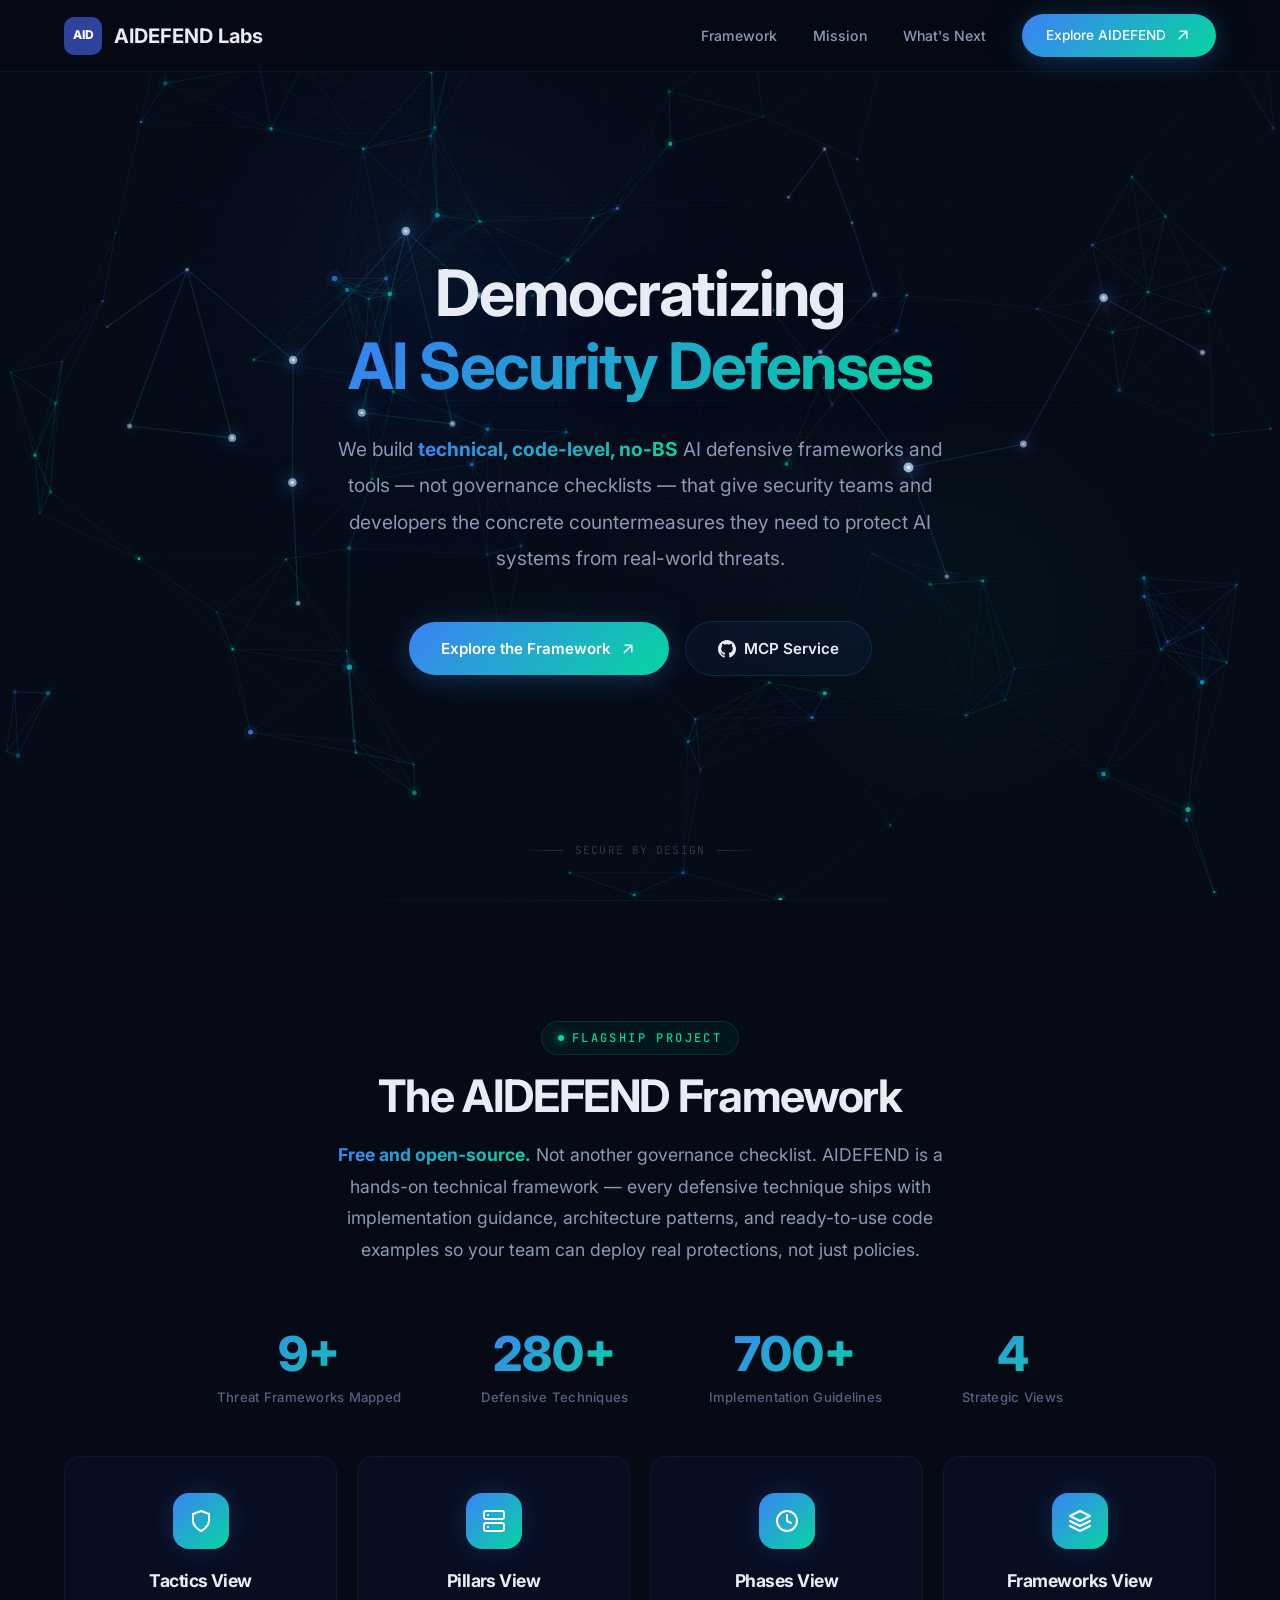
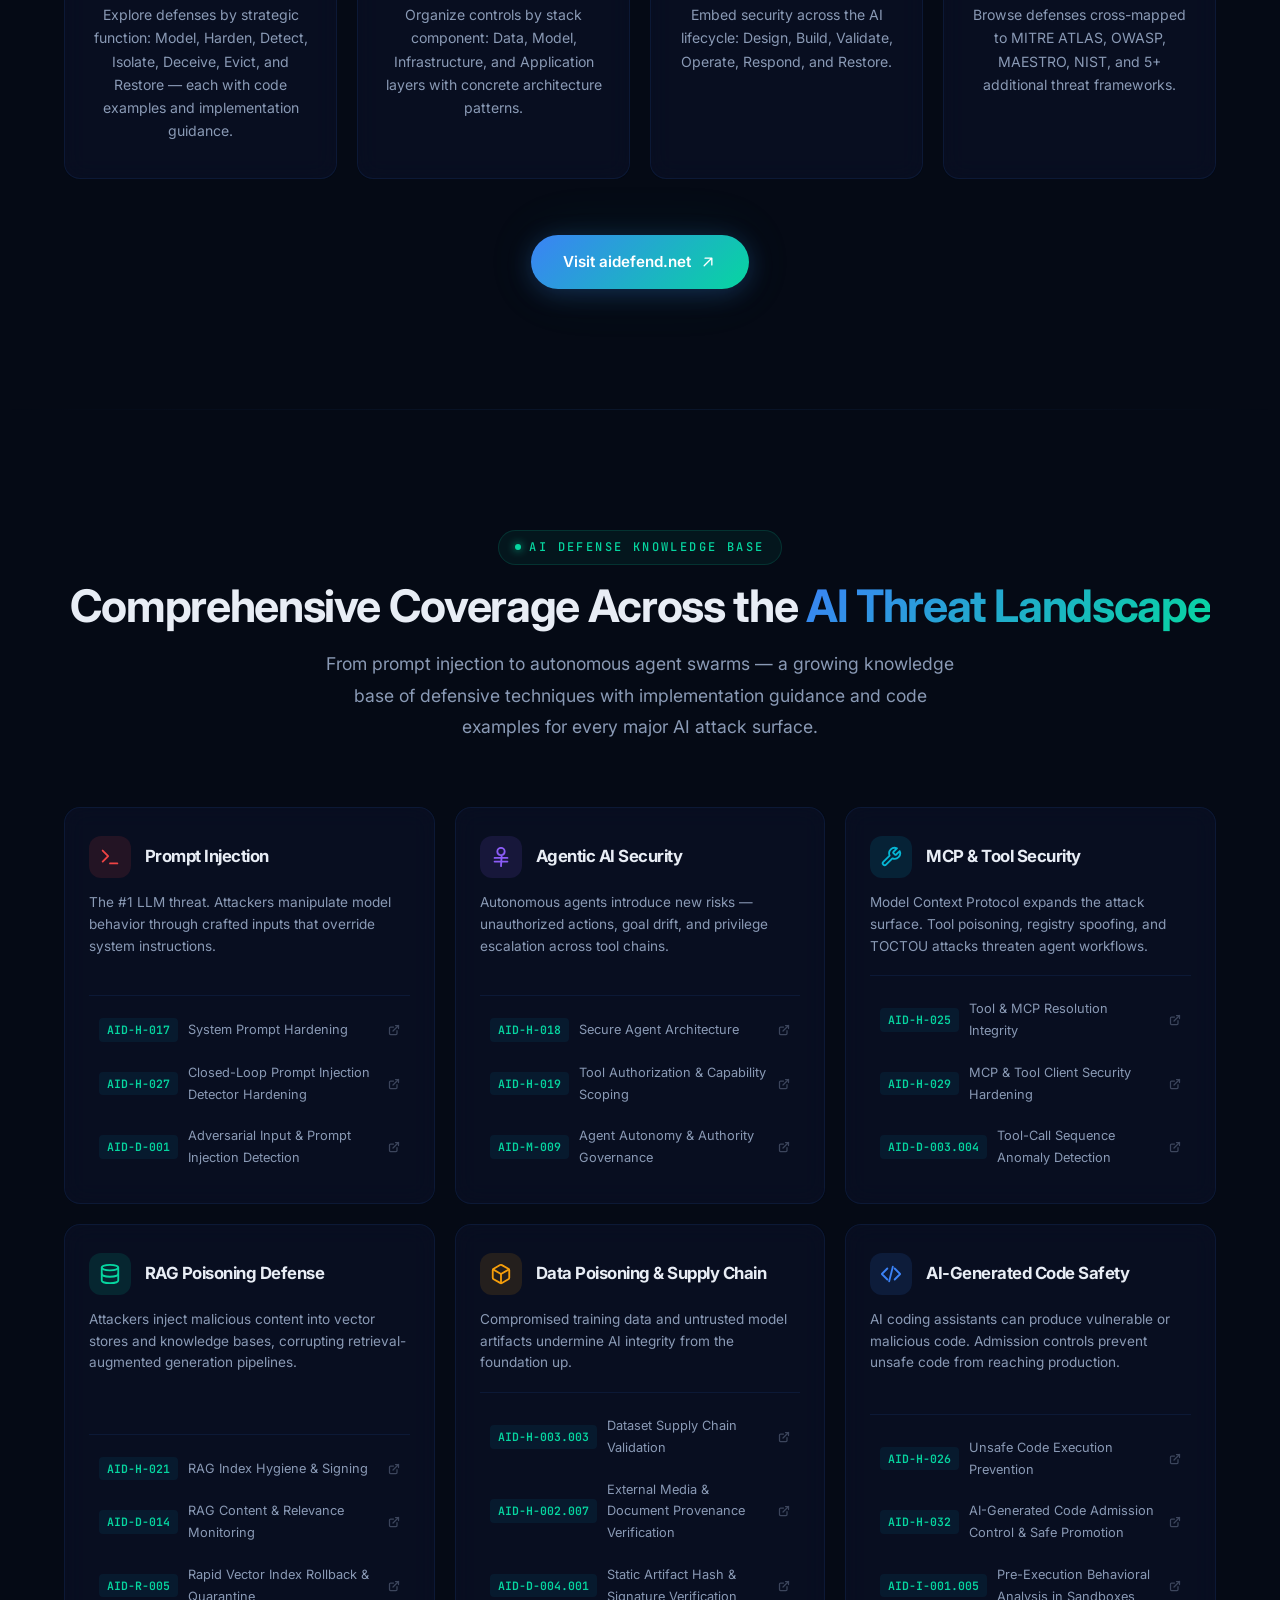
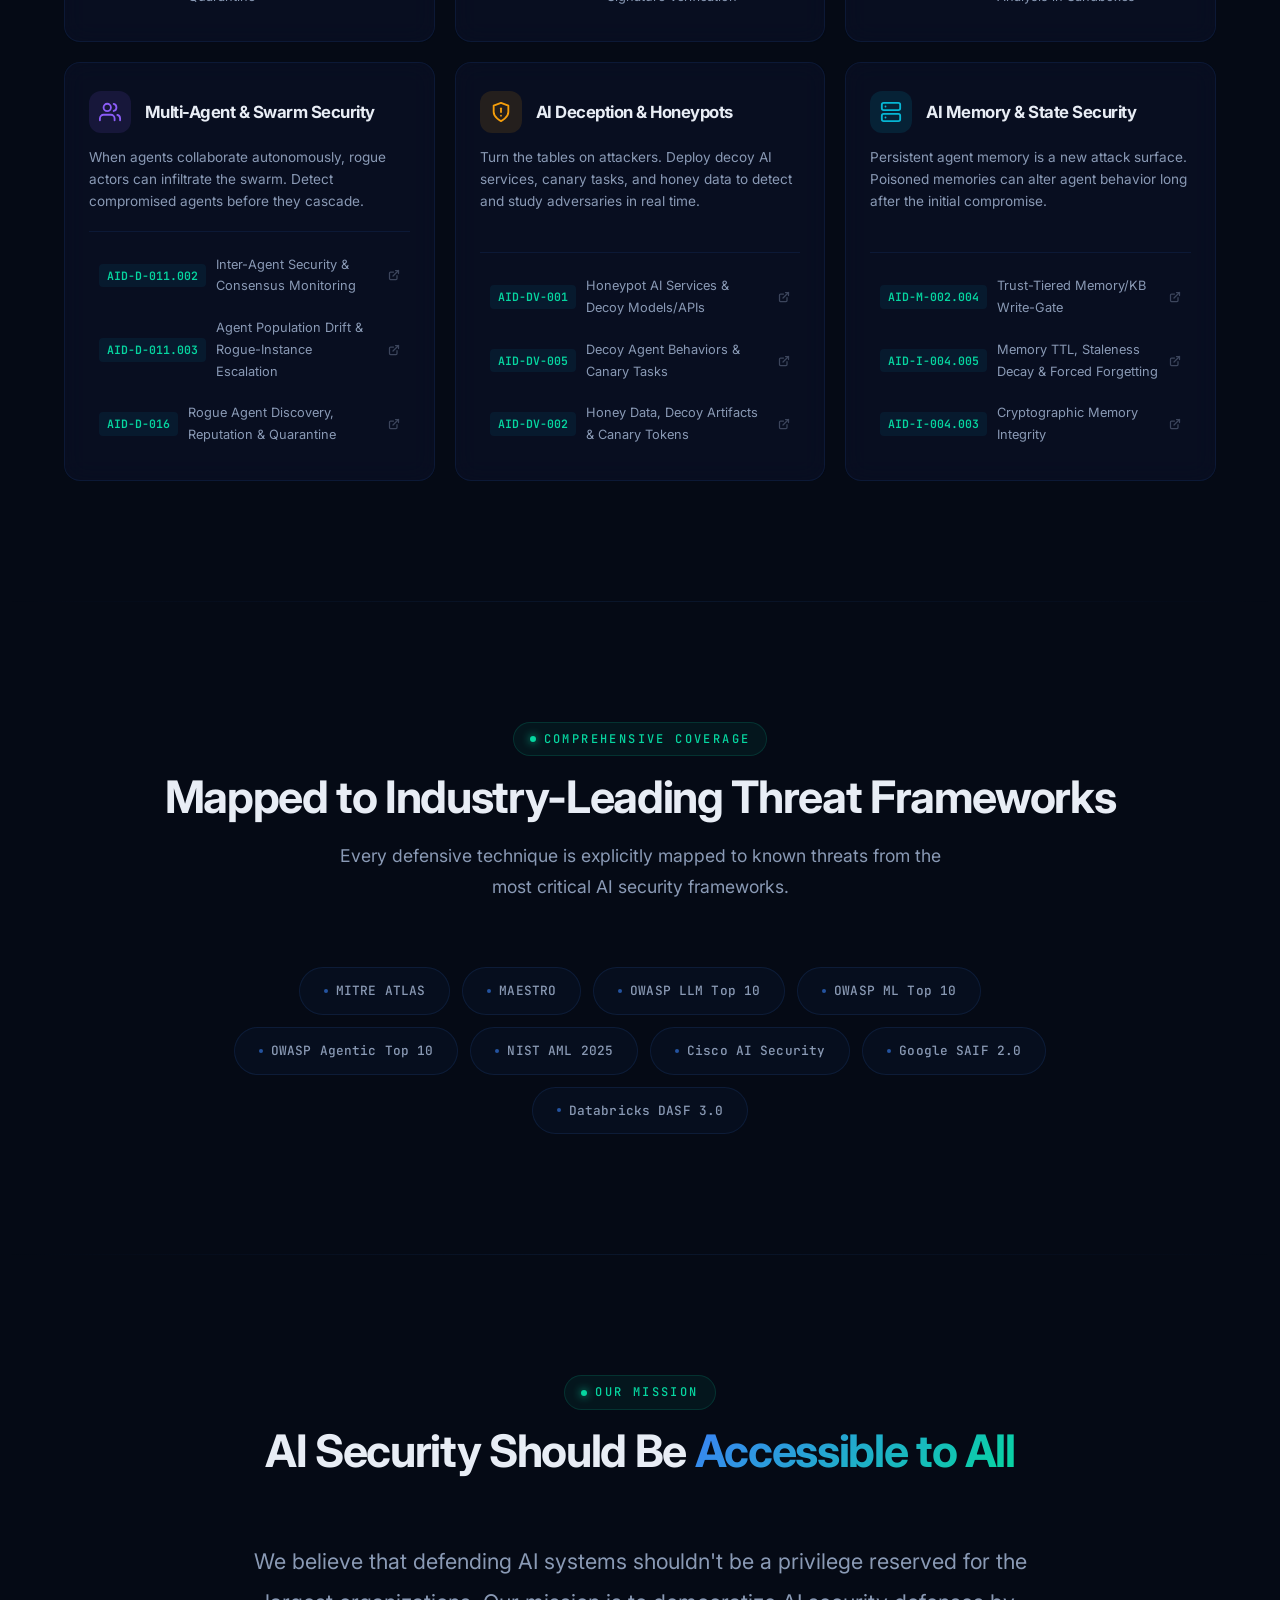
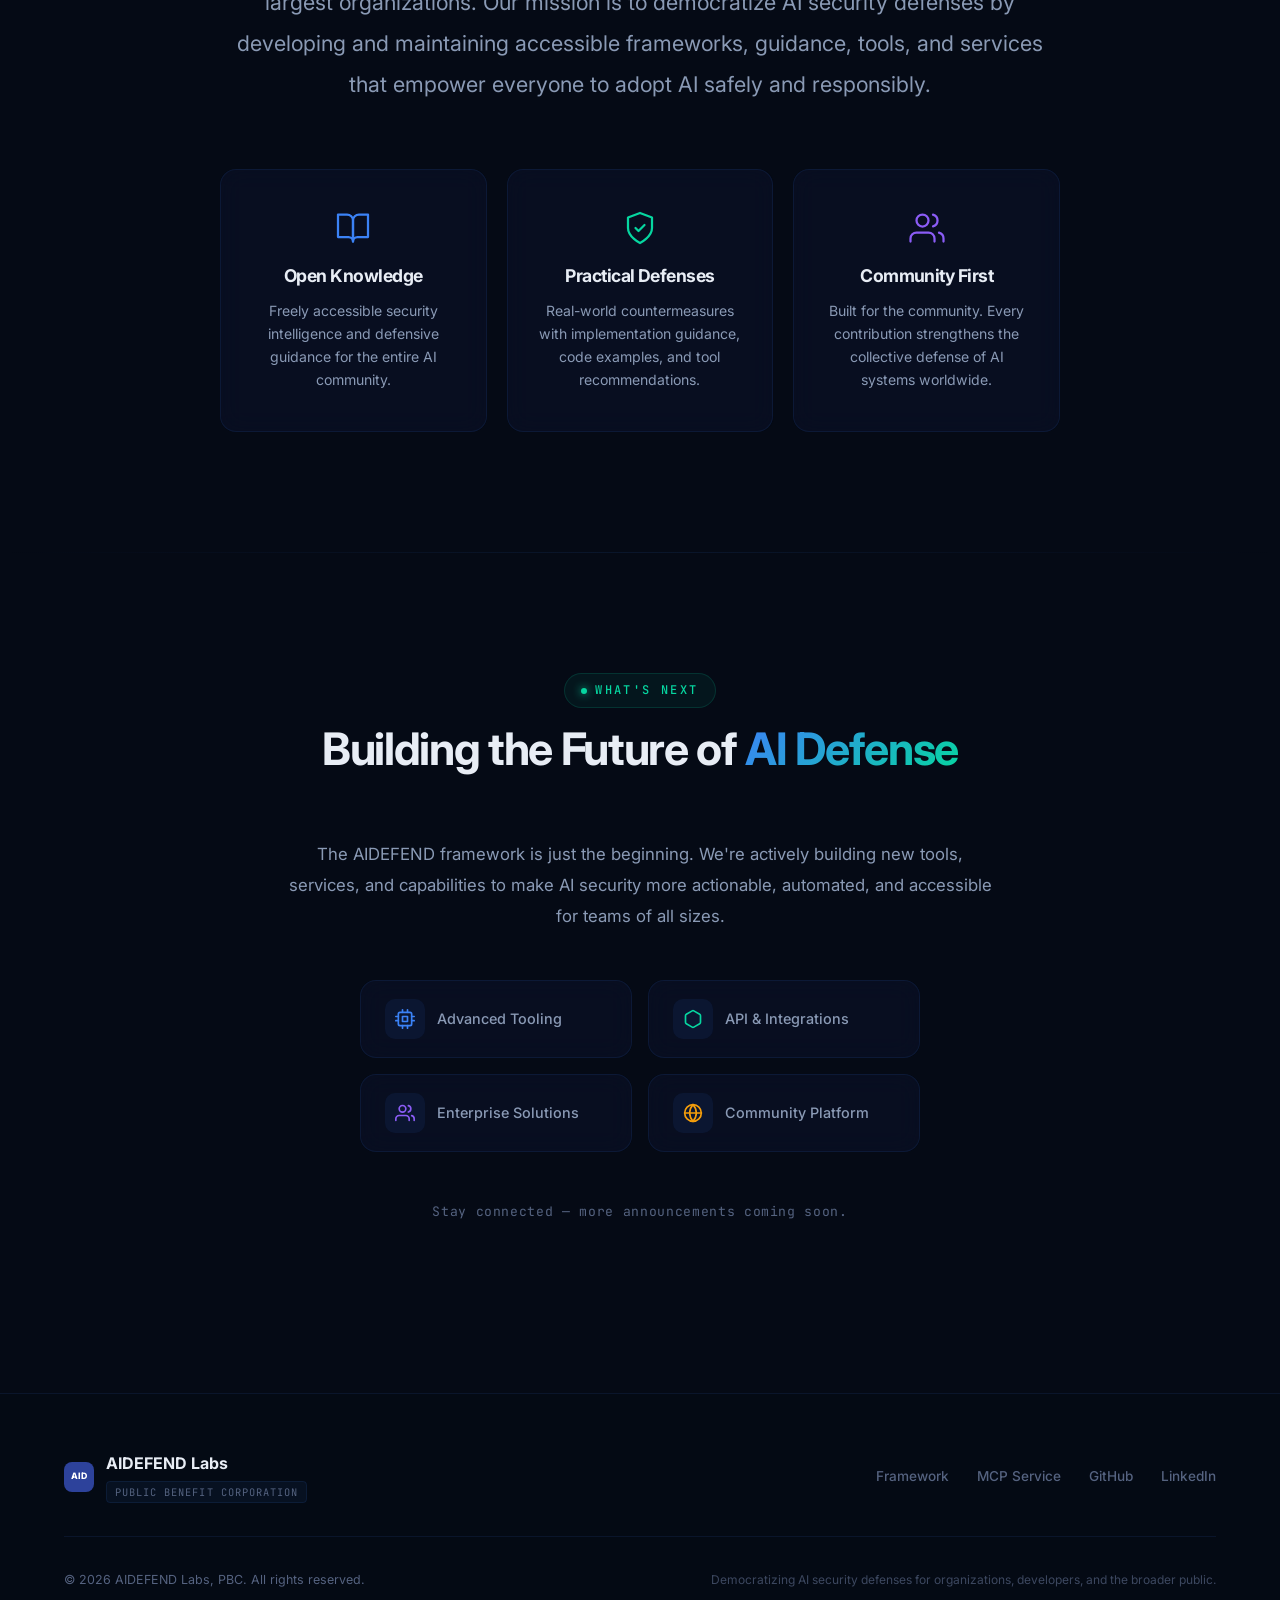
==== index.html @ 337ee4a4 "Initial Release" ====
<!DOCTYPE html>
<html lang="en">
<head>
  <meta charset="UTF-8">
  <meta name="viewport" content="width=device-width, initial-scale=1.0">
  <title>AIDEFEND Labs - Democratizing AI Security Defenses</title>
  <meta name="description" content="AIDEFEND Labs builds technical, code-level AI security frameworks and tools. Real defensive techniques with implementation guidance, architecture patterns, and ready-to-use code examples.">

  <!-- Open Graph -->
  <meta property="og:title" content="AIDEFEND Labs - Democratizing AI Security Defenses">
  <meta property="og:description" content="Open frameworks, tools, and guidance for AI security. Protecting AI systems from emerging threats.">
  <meta property="og:type" content="website">
  <meta property="og:url" content="https://aidefendlabs.com">

  <!-- Favicon -->
  <link rel="icon" type="image/png" href="assets/favicon.png">

  <!-- Fonts -->
  <link rel="preconnect" href="https://fonts.googleapis.com">
  <link rel="preconnect" href="https://fonts.gstatic.com" crossorigin>
  <link href="https://fonts.googleapis.com/css2?family=Inter:wght@400;500;600;700;800&family=JetBrains+Mono:wght@400;500&display=swap" rel="stylesheet">

  <!-- Styles -->
  <link rel="stylesheet" href="css/style.css">
</head>
<body>

  <!-- ===================== NAVIGATION ===================== -->
  <nav class="nav" role="navigation" aria-label="Main navigation">
    <div class="nav-inner">
      <a href="#" class="nav-logo" aria-label="AIDEFEND Labs Home">
        <div class="nav-logo-icon">AID</div>
        AIDEFEND Labs
      </a>

      <button class="nav-toggle" aria-label="Toggle menu" aria-expanded="false">
        <span></span><span></span><span></span>
      </button>

      <ul class="nav-links">
        <li><a href="#framework">Framework</a></li>
        <li><a href="#mission">Mission</a></li>
        <li><a href="#roadmap">What's Next</a></li>
        <li>
          <a href="https://aidefend.net" target="_blank" rel="noopener" class="btn btn-primary nav-cta">
            Explore AIDEFEND
            <svg class="btn-icon" viewBox="0 0 20 20" fill="currentColor"><path fill-rule="evenodd" d="M5.22 14.78a.75.75 0 001.06 0l7.22-7.22v5.69a.75.75 0 001.5 0v-7.5a.75.75 0 00-.75-.75h-7.5a.75.75 0 000 1.5h5.69l-7.22 7.22a.75.75 0 000 1.06z" clip-rule="evenodd"/></svg>
          </a>
        </li>
      </ul>
    </div>
  </nav>

  <!-- ===================== FULL-PAGE PARTICLE CANVAS ===================== -->
  <canvas id="hero-canvas"></canvas>

  <!-- ===================== HERO ===================== -->
  <section class="hero" id="hero">
    <div class="hero-bg">
      <div class="hero-orb hero-orb-1"></div>
      <div class="hero-orb hero-orb-2"></div>
      <div class="hero-orb hero-orb-3"></div>
      <div class="hero-grid"></div>
      <div class="hero-scanline"></div>
    </div>
    <div class="hero-content">
      <h1>Democratizing<br><span class="text-gradient">AI Security Defenses</span></h1>
      <p class="hero-subtitle">
        We build <strong class="text-gradient">technical, code-level, no-BS</strong> AI defensive frameworks and tools &mdash; not governance checklists &mdash; that give security teams and developers the concrete countermeasures they need to protect AI systems from real-world threats.
      </p>
      <div class="hero-actions">
        <a href="https://aidefend.net" target="_blank" rel="noopener" class="btn btn-primary">
          Explore the Framework
          <svg class="btn-icon" viewBox="0 0 20 20" fill="currentColor"><path fill-rule="evenodd" d="M5.22 14.78a.75.75 0 001.06 0l7.22-7.22v5.69a.75.75 0 001.5 0v-7.5a.75.75 0 00-.75-.75h-7.5a.75.75 0 000 1.5h5.69l-7.22 7.22a.75.75 0 000 1.06z" clip-rule="evenodd"/></svg>
        </a>
        <a href="https://github.com/edward-playground/aidefend-mcp" target="_blank" rel="noopener" class="btn btn-secondary">
          <svg class="btn-icon" viewBox="0 0 24 24" fill="currentColor"><path d="M12 0c-6.626 0-12 5.373-12 12 0 5.302 3.438 9.8 8.207 11.387.599.111.793-.261.793-.577v-2.234c-3.338.726-4.033-1.416-4.033-1.416-.546-1.387-1.333-1.756-1.333-1.756-1.089-.745.083-.729.083-.729 1.205.084 1.839 1.237 1.839 1.237 1.07 1.834 2.807 1.304 3.492.997.107-.775.418-1.305.762-1.604-2.665-.305-5.467-1.334-5.467-5.931 0-1.311.469-2.381 1.236-3.221-.124-.303-.535-1.524.117-3.176 0 0 1.008-.322 3.301 1.23.957-.266 1.983-.399 3.003-.404 1.02.005 2.047.138 3.006.404 2.291-1.552 3.297-1.23 3.297-1.23.653 1.653.242 2.874.118 3.176.77.84 1.235 1.911 1.235 3.221 0 4.609-2.807 5.624-5.479 5.921.43.372.823 1.102.823 2.222v3.293c0 .319.192.694.801.576 4.765-1.589 8.199-6.086 8.199-11.386 0-6.627-5.373-12-12-12z"/></svg>
          MCP Service
        </a>
      </div>
    </div>
    <div class="hero-tech-line">
      <span>SECURE BY DESIGN</span>
    </div>
  </section>

  <hr class="section-divider">

  <!-- ===================== FRAMEWORK SHOWCASE ===================== -->
  <section class="section" id="framework">
    <div class="container">
      <div class="section-header reveal">
        <span class="section-label">Flagship Project</span>
        <h2 class="section-title">The AIDEFEND Framework</h2>
        <p class="section-subtitle">
          <strong class="text-gradient">Free and open-source.</strong> Not another governance checklist. AIDEFEND is a hands-on technical framework &mdash; every defensive technique ships with implementation guidance, architecture patterns, and ready-to-use code examples so your team can deploy real protections, not just policies.
        </p>
      </div>

      <!-- Stats -->
      <div class="stats-row reveal">
        <div class="stat-item">
          <div class="stat-number" data-count="9" data-suffix="+">0+</div>
          <div class="stat-label">Threat Frameworks Mapped</div>
        </div>
        <div class="stat-item">
          <div class="stat-number" data-count="280" data-suffix="+">0+</div>
          <div class="stat-label">Defensive Techniques</div>
        </div>
        <div class="stat-item">
          <div class="stat-number" data-count="700" data-suffix="+">0+</div>
          <div class="stat-label">Implementation Guidelines</div>
        </div>
        <div class="stat-item">
          <div class="stat-number" data-count="4">0</div>
          <div class="stat-label">Strategic Views</div>
        </div>
      </div>

      <!-- 4 View Cards -->
      <div class="framework-grid">
        <div class="glow-card framework-card reveal reveal-delay-1">
          <div class="framework-card-icon">
            <svg width="24" height="24" viewBox="0 0 24 24" fill="none" stroke="white" stroke-width="2" stroke-linecap="round" stroke-linejoin="round"><path d="M12 22s8-4 8-10V5l-8-3-8 3v7c0 6 8 10 8 10z"/></svg>
          </div>
          <h3>Tactics View</h3>
          <p>Explore defenses by strategic function: Model, Harden, Detect, Isolate, Deceive, Evict, and Restore &mdash; each with code examples and implementation guidance.</p>
        </div>
        <div class="glow-card framework-card reveal reveal-delay-2">
          <div class="framework-card-icon">
            <svg width="24" height="24" viewBox="0 0 24 24" fill="none" stroke="white" stroke-width="2" stroke-linecap="round" stroke-linejoin="round"><rect x="2" y="2" width="20" height="8" rx="2" ry="2"/><rect x="2" y="14" width="20" height="8" rx="2" ry="2"/><line x1="6" y1="6" x2="6.01" y2="6"/><line x1="6" y1="18" x2="6.01" y2="18"/></svg>
          </div>
          <h3>Pillars View</h3>
          <p>Organize controls by stack component: Data, Model, Infrastructure, and Application layers with concrete architecture patterns.</p>
        </div>
        <div class="glow-card framework-card reveal reveal-delay-3">
          <div class="framework-card-icon">
            <svg width="24" height="24" viewBox="0 0 24 24" fill="none" stroke="white" stroke-width="2" stroke-linecap="round" stroke-linejoin="round"><circle cx="12" cy="12" r="10"/><polyline points="12 6 12 12 16 14"/></svg>
          </div>
          <h3>Phases View</h3>
          <p>Embed security across the AI lifecycle: Design, Build, Validate, Operate, Respond, and Restore.</p>
        </div>
        <div class="glow-card framework-card reveal reveal-delay-4">
          <div class="framework-card-icon">
            <svg width="24" height="24" viewBox="0 0 24 24" fill="none" stroke="white" stroke-width="2" stroke-linecap="round" stroke-linejoin="round"><polygon points="12 2 2 7 12 12 22 7 12 2"/><polyline points="2 17 12 22 22 17"/><polyline points="2 12 12 17 22 12"/></svg>
          </div>
          <h3>Frameworks View</h3>
          <p>Browse defenses cross-mapped to MITRE ATLAS, OWASP, MAESTRO, NIST, and 5+ additional threat frameworks.</p>
        </div>
      </div>

      <div style="text-align: center;" class="reveal">
        <a href="https://aidefend.net" target="_blank" rel="noopener" class="btn btn-primary">
          Visit aidefend.net
          <svg class="btn-icon" viewBox="0 0 20 20" fill="currentColor"><path fill-rule="evenodd" d="M5.22 14.78a.75.75 0 001.06 0l7.22-7.22v5.69a.75.75 0 001.5 0v-7.5a.75.75 0 00-.75-.75h-7.5a.75.75 0 000 1.5h5.69l-7.22 7.22a.75.75 0 000 1.06z" clip-rule="evenodd"/></svg>
        </a>
      </div>
    </div>
  </section>

  <hr class="section-divider">

  <!-- ===================== HOT TOPICS ===================== -->
  <section class="section" id="hot-topics">
    <div class="container">
      <div class="section-header reveal">
        <span class="section-label">AI Defense Knowledge Base</span>
        <h2 class="section-title">Comprehensive Coverage Across the <span class="text-gradient">AI Threat Landscape</span></h2>
        <p class="section-subtitle">
          From prompt injection to autonomous agent swarms &mdash; a growing knowledge base of defensive techniques with implementation guidance and code examples for every major AI attack surface.
        </p>
      </div>

      <div class="topics-grid">

        <!-- Prompt Injection -->
        <div class="glow-card topic-card reveal reveal-delay-1">
          <div class="topic-card-header">
            <div class="topic-card-icon topic-icon-red">
              <svg width="22" height="22" viewBox="0 0 24 24" fill="none" stroke="currentColor" stroke-width="2" stroke-linecap="round" stroke-linejoin="round"><polyline points="4 17 10 11 4 5"/><line x1="12" y1="19" x2="20" y2="19"/></svg>
            </div>
            <h3>Prompt Injection</h3>
          </div>
          <p class="topic-card-desc">The #1 LLM threat. Attackers manipulate model behavior through crafted inputs that override system instructions.</p>
          <ul class="topic-techniques">
            <li><a href="https://aidefend.net/#t=AID-H-017" target="_blank" rel="noopener"><span class="technique-id">AID-H-017</span> System Prompt Hardening</a></li>
            <li><a href="https://aidefend.net/#t=AID-H-027" target="_blank" rel="noopener"><span class="technique-id">AID-H-027</span> Closed-Loop Prompt Injection Detector Hardening</a></li>
            <li><a href="https://aidefend.net/#t=AID-D-001" target="_blank" rel="noopener"><span class="technique-id">AID-D-001</span> Adversarial Input &amp; Prompt Injection Detection</a></li>
          </ul>
        </div>

        <!-- Agentic AI Security -->
        <div class="glow-card topic-card reveal reveal-delay-2">
          <div class="topic-card-header">
            <div class="topic-card-icon topic-icon-purple">
              <svg width="22" height="22" viewBox="0 0 24 24" fill="none" stroke="currentColor" stroke-width="2" stroke-linecap="round" stroke-linejoin="round"><path d="M12 2a4 4 0 0 1 4 4c0 1.95-1.4 3.57-3.25 3.92L12 22"/><path d="M12 2a4 4 0 0 0-4 4c0 1.95 1.4 3.57 3.25 3.92"/><path d="M5 13h14"/><path d="M5 17h14"/></svg>
            </div>
            <h3>Agentic AI Security</h3>
          </div>
          <p class="topic-card-desc">Autonomous agents introduce new risks &mdash; unauthorized actions, goal drift, and privilege escalation across tool chains.</p>
          <ul class="topic-techniques">
            <li><a href="https://aidefend.net/#t=AID-H-018" target="_blank" rel="noopener"><span class="technique-id">AID-H-018</span> Secure Agent Architecture</a></li>
            <li><a href="https://aidefend.net/#t=AID-H-019" target="_blank" rel="noopener"><span class="technique-id">AID-H-019</span> Tool Authorization &amp; Capability Scoping</a></li>
            <li><a href="https://aidefend.net/#t=AID-M-009" target="_blank" rel="noopener"><span class="technique-id">AID-M-009</span> Agent Autonomy &amp; Authority Governance</a></li>
          </ul>
        </div>

        <!-- MCP & Tool Security -->
        <div class="glow-card topic-card reveal reveal-delay-3">
          <div class="topic-card-header">
            <div class="topic-card-icon topic-icon-cyan">
              <svg width="22" height="22" viewBox="0 0 24 24" fill="none" stroke="currentColor" stroke-width="2" stroke-linecap="round" stroke-linejoin="round"><path d="M14.7 6.3a1 1 0 0 0 0 1.4l1.6 1.6a1 1 0 0 0 1.4 0l3.77-3.77a6 6 0 0 1-7.94 7.94l-6.91 6.91a2.12 2.12 0 0 1-3-3l6.91-6.91a6 6 0 0 1 7.94-7.94l-3.76 3.76z"/></svg>
            </div>
            <h3>MCP &amp; Tool Security</h3>
          </div>
          <p class="topic-card-desc">Model Context Protocol expands the attack surface. Tool poisoning, registry spoofing, and TOCTOU attacks threaten agent workflows.</p>
          <ul class="topic-techniques">
            <li><a href="https://aidefend.net/#t=AID-H-025" target="_blank" rel="noopener"><span class="technique-id">AID-H-025</span> Tool &amp; MCP Resolution Integrity</a></li>
            <li><a href="https://aidefend.net/#t=AID-H-029" target="_blank" rel="noopener"><span class="technique-id">AID-H-029</span> MCP &amp; Tool Client Security Hardening</a></li>
            <li><a href="https://aidefend.net/#t=AID-D-003.004" target="_blank" rel="noopener"><span class="technique-id">AID-D-003.004</span> Tool-Call Sequence Anomaly Detection</a></li>
          </ul>
        </div>

        <!-- RAG Poisoning -->
        <div class="glow-card topic-card reveal reveal-delay-4">
          <div class="topic-card-header">
            <div class="topic-card-icon topic-icon-green">
              <svg width="22" height="22" viewBox="0 0 24 24" fill="none" stroke="currentColor" stroke-width="2" stroke-linecap="round" stroke-linejoin="round"><ellipse cx="12" cy="5" rx="9" ry="3"/><path d="M21 12c0 1.66-4 3-9 3s-9-1.34-9-3"/><path d="M3 5v14c0 1.66 4 3 9 3s9-1.34 9-3V5"/></svg>
            </div>
            <h3>RAG Poisoning Defense</h3>
          </div>
          <p class="topic-card-desc">Attackers inject malicious content into vector stores and knowledge bases, corrupting retrieval-augmented generation pipelines.</p>
          <ul class="topic-techniques">
            <li><a href="https://aidefend.net/#t=AID-H-021" target="_blank" rel="noopener"><span class="technique-id">AID-H-021</span> RAG Index Hygiene &amp; Signing</a></li>
            <li><a href="https://aidefend.net/#t=AID-D-014" target="_blank" rel="noopener"><span class="technique-id">AID-D-014</span> RAG Content &amp; Relevance Monitoring</a></li>
            <li><a href="https://aidefend.net/#t=AID-R-005" target="_blank" rel="noopener"><span class="technique-id">AID-R-005</span> Rapid Vector Index Rollback &amp; Quarantine</a></li>
          </ul>
        </div>

        <!-- Data Poisoning & Supply Chain -->
        <div class="glow-card topic-card reveal reveal-delay-1">
          <div class="topic-card-header">
            <div class="topic-card-icon topic-icon-amber">
              <svg width="22" height="22" viewBox="0 0 24 24" fill="none" stroke="currentColor" stroke-width="2" stroke-linecap="round" stroke-linejoin="round"><path d="M21 16V8a2 2 0 0 0-1-1.73l-7-4a2 2 0 0 0-2 0l-7 4A2 2 0 0 0 3 8v8a2 2 0 0 0 1 1.73l7 4a2 2 0 0 0 2 0l7-4A2 2 0 0 0 21 16z"/><polyline points="3.27 6.96 12 12.01 20.73 6.96"/><line x1="12" y1="22.08" x2="12" y2="12"/></svg>
            </div>
            <h3>Data Poisoning &amp; Supply Chain</h3>
          </div>
          <p class="topic-card-desc">Compromised training data and untrusted model artifacts undermine AI integrity from the foundation up.</p>
          <ul class="topic-techniques">
            <li><a href="https://aidefend.net/#t=AID-H-003.003" target="_blank" rel="noopener"><span class="technique-id">AID-H-003.003</span> Dataset Supply Chain Validation</a></li>
            <li><a href="https://aidefend.net/#t=AID-H-002.007" target="_blank" rel="noopener"><span class="technique-id">AID-H-002.007</span> External Media &amp; Document Provenance Verification</a></li>
            <li><a href="https://aidefend.net/#t=AID-D-004.001" target="_blank" rel="noopener"><span class="technique-id">AID-D-004.001</span> Static Artifact Hash &amp; Signature Verification</a></li>
          </ul>
        </div>

        <!-- AI-Generated Code -->
        <div class="glow-card topic-card reveal reveal-delay-2">
          <div class="topic-card-header">
            <div class="topic-card-icon topic-icon-blue">
              <svg width="22" height="22" viewBox="0 0 24 24" fill="none" stroke="currentColor" stroke-width="2" stroke-linecap="round" stroke-linejoin="round"><polyline points="16 18 22 12 16 6"/><polyline points="8 6 2 12 8 18"/><line x1="14" y1="4" x2="10" y2="20"/></svg>
            </div>
            <h3>AI-Generated Code Safety</h3>
          </div>
          <p class="topic-card-desc">AI coding assistants can produce vulnerable or malicious code. Admission controls prevent unsafe code from reaching production.</p>
          <ul class="topic-techniques">
            <li><a href="https://aidefend.net/#t=AID-H-026" target="_blank" rel="noopener"><span class="technique-id">AID-H-026</span> Unsafe Code Execution Prevention</a></li>
            <li><a href="https://aidefend.net/#t=AID-H-032" target="_blank" rel="noopener"><span class="technique-id">AID-H-032</span> AI-Generated Code Admission Control &amp; Safe Promotion</a></li>
            <li><a href="https://aidefend.net/#t=AID-I-001.005" target="_blank" rel="noopener"><span class="technique-id">AID-I-001.005</span> Pre-Execution Behavioral Analysis in Sandboxes</a></li>
          </ul>
        </div>

        <!-- Multi-Agent & Swarm Security -->
        <div class="glow-card topic-card reveal reveal-delay-3">
          <div class="topic-card-header">
            <div class="topic-card-icon topic-icon-purple">
              <svg width="22" height="22" viewBox="0 0 24 24" fill="none" stroke="currentColor" stroke-width="2" stroke-linecap="round" stroke-linejoin="round"><path d="M17 21v-2a4 4 0 0 0-4-4H5a4 4 0 0 0-4 4v2"/><circle cx="9" cy="7" r="4"/><path d="M23 21v-2a4 4 0 0 0-3-3.87"/><path d="M16 3.13a4 4 0 0 1 0 7.75"/></svg>
            </div>
            <h3>Multi-Agent &amp; Swarm Security</h3>
          </div>
          <p class="topic-card-desc">When agents collaborate autonomously, rogue actors can infiltrate the swarm. Detect compromised agents before they cascade.</p>
          <ul class="topic-techniques">
            <li><a href="https://aidefend.net/#t=AID-D-011.002" target="_blank" rel="noopener"><span class="technique-id">AID-D-011.002</span> Inter-Agent Security &amp; Consensus Monitoring</a></li>
            <li><a href="https://aidefend.net/#t=AID-D-011.003" target="_blank" rel="noopener"><span class="technique-id">AID-D-011.003</span> Agent Population Drift &amp; Rogue-Instance Escalation</a></li>
            <li><a href="https://aidefend.net/#t=AID-D-016" target="_blank" rel="noopener"><span class="technique-id">AID-D-016</span> Rogue Agent Discovery, Reputation &amp; Quarantine</a></li>
          </ul>
        </div>

        <!-- AI Deception & Honeypots -->
        <div class="glow-card topic-card reveal reveal-delay-4">
          <div class="topic-card-header">
            <div class="topic-card-icon topic-icon-amber">
              <svg width="22" height="22" viewBox="0 0 24 24" fill="none" stroke="currentColor" stroke-width="2" stroke-linecap="round" stroke-linejoin="round"><path d="M12 22s8-4 8-10V5l-8-3-8 3v7c0 6 8 10 8 10z"/><path d="M12 8v4"/><path d="M12 16h.01"/></svg>
            </div>
            <h3>AI Deception &amp; Honeypots</h3>
          </div>
          <p class="topic-card-desc">Turn the tables on attackers. Deploy decoy AI services, canary tasks, and honey data to detect and study adversaries in real time.</p>
          <ul class="topic-techniques">
            <li><a href="https://aidefend.net/#t=AID-DV-001" target="_blank" rel="noopener"><span class="technique-id">AID-DV-001</span> Honeypot AI Services &amp; Decoy Models/APIs</a></li>
            <li><a href="https://aidefend.net/#t=AID-DV-005" target="_blank" rel="noopener"><span class="technique-id">AID-DV-005</span> Decoy Agent Behaviors &amp; Canary Tasks</a></li>
            <li><a href="https://aidefend.net/#t=AID-DV-002" target="_blank" rel="noopener"><span class="technique-id">AID-DV-002</span> Honey Data, Decoy Artifacts &amp; Canary Tokens</a></li>
          </ul>
        </div>

        <!-- AI Memory Security -->
        <div class="glow-card topic-card reveal reveal-delay-1">
          <div class="topic-card-header">
            <div class="topic-card-icon topic-icon-cyan">
              <svg width="22" height="22" viewBox="0 0 24 24" fill="none" stroke="currentColor" stroke-width="2" stroke-linecap="round" stroke-linejoin="round"><rect x="2" y="2" width="20" height="8" rx="2" ry="2"/><rect x="2" y="14" width="20" height="8" rx="2" ry="2"/><line x1="6" y1="6" x2="6.01" y2="6"/><line x1="6" y1="18" x2="6.01" y2="18"/></svg>
            </div>
            <h3>AI Memory &amp; State Security</h3>
          </div>
          <p class="topic-card-desc">Persistent agent memory is a new attack surface. Poisoned memories can alter agent behavior long after the initial compromise.</p>
          <ul class="topic-techniques">
            <li><a href="https://aidefend.net/#t=AID-M-002.004" target="_blank" rel="noopener"><span class="technique-id">AID-M-002.004</span> Trust-Tiered Memory/KB Write-Gate</a></li>
            <li><a href="https://aidefend.net/#t=AID-I-004.005" target="_blank" rel="noopener"><span class="technique-id">AID-I-004.005</span> Memory TTL, Staleness Decay &amp; Forced Forgetting</a></li>
            <li><a href="https://aidefend.net/#t=AID-I-004.003" target="_blank" rel="noopener"><span class="technique-id">AID-I-004.003</span> Cryptographic Memory Integrity</a></li>
          </ul>
        </div>

      </div>
    </div>
  </section>

  <hr class="section-divider">

  <!-- ===================== THREAT FRAMEWORKS ===================== -->
  <section class="section frameworks-section" id="frameworks">
    <div class="container">
      <div class="section-header reveal">
        <span class="section-label">Comprehensive Coverage</span>
        <h2 class="section-title">Mapped to Industry-Leading Threat Frameworks</h2>
        <p class="section-subtitle">
          Every defensive technique is explicitly mapped to known threats from the most critical AI security frameworks.
        </p>
      </div>

      <div class="framework-badges reveal">
        <span class="framework-badge">MITRE ATLAS</span>
        <span class="framework-badge">MAESTRO</span>
        <span class="framework-badge">OWASP LLM Top 10</span>
        <span class="framework-badge">OWASP ML Top 10</span>
        <span class="framework-badge">OWASP Agentic Top 10</span>
        <span class="framework-badge">NIST AML 2025</span>
        <span class="framework-badge">Cisco AI Security</span>
        <span class="framework-badge">Google SAIF 2.0</span>
        <span class="framework-badge">Databricks DASF 3.0</span>
      </div>
    </div>
  </section>

  <hr class="section-divider">

  <!-- ===================== MISSION ===================== -->
  <section class="section" id="mission">
    <div class="container">
      <div class="section-header reveal">
        <span class="section-label">Our Mission</span>
        <h2 class="section-title">AI Security Should Be <span class="text-gradient">Accessible to All</span></h2>
      </div>

      <div class="mission-content">
        <p class="mission-statement reveal">
          We believe that defending AI systems shouldn't be a privilege reserved for the largest organizations. Our mission is to democratize AI security defenses by developing and maintaining accessible frameworks, guidance, tools, and services that empower everyone to adopt AI safely and responsibly.
        </p>

        <div class="values-grid">
          <div class="glow-card value-card reveal reveal-delay-1">
            <div class="value-icon">
              <svg width="36" height="36" viewBox="0 0 24 24" fill="none" stroke="#3b82f6" stroke-width="1.5" stroke-linecap="round" stroke-linejoin="round"><path d="M2 3h6a4 4 0 0 1 4 4v14a3 3 0 0 0-3-3H2z"/><path d="M22 3h-6a4 4 0 0 0-4 4v14a3 3 0 0 1 3-3h7z"/></svg>
            </div>
            <h3>Open Knowledge</h3>
            <p>Freely accessible security intelligence and defensive guidance for the entire AI community.</p>
          </div>
          <div class="glow-card value-card reveal reveal-delay-2">
            <div class="value-icon">
              <svg width="36" height="36" viewBox="0 0 24 24" fill="none" stroke="#06d6a0" stroke-width="1.5" stroke-linecap="round" stroke-linejoin="round"><path d="M12 22s8-4 8-10V5l-8-3-8 3v7c0 6 8 10 8 10z"/><path d="m9 12 2 2 4-4"/></svg>
            </div>
            <h3>Practical Defenses</h3>
            <p>Real-world countermeasures with implementation guidance, code examples, and tool recommendations.</p>
          </div>
          <div class="glow-card value-card reveal reveal-delay-3">
            <div class="value-icon">
              <svg width="36" height="36" viewBox="0 0 24 24" fill="none" stroke="#8b5cf6" stroke-width="1.5" stroke-linecap="round" stroke-linejoin="round"><path d="M17 21v-2a4 4 0 0 0-4-4H5a4 4 0 0 0-4 4v2"/><circle cx="9" cy="7" r="4"/><path d="M23 21v-2a4 4 0 0 0-3-3.87"/><path d="M16 3.13a4 4 0 0 1 0 7.75"/></svg>
            </div>
            <h3>Community First</h3>
            <p>Built for the community. Every contribution strengthens the collective defense of AI systems worldwide.</p>
          </div>
        </div>
      </div>
    </div>
  </section>

  <hr class="section-divider">

  <!-- ===================== COMING SOON / ROADMAP ===================== -->
  <section class="section coming-soon-section" id="roadmap">
    <div class="container">
      <div class="section-header reveal">
        <span class="section-label">What's Next</span>
        <h2 class="section-title">Building the Future of <span class="text-gradient">AI Defense</span></h2>
      </div>

      <div class="coming-soon-content">
        <p class="reveal">
          The AIDEFEND framework is just the beginning. We're actively building new tools, services, and capabilities to make AI security more actionable, automated, and accessible for teams of all sizes.
        </p>

        <div class="roadmap-hints reveal">
          <div class="glow-card hint-chip">
            <span class="hint-chip-icon">
              <svg width="20" height="20" viewBox="0 0 24 24" fill="none" stroke="#3b82f6" stroke-width="2" stroke-linecap="round" stroke-linejoin="round"><rect x="4" y="4" width="16" height="16" rx="2" ry="2"/><rect x="9" y="9" width="6" height="6"/><line x1="9" y1="1" x2="9" y2="4"/><line x1="15" y1="1" x2="15" y2="4"/><line x1="9" y1="20" x2="9" y2="23"/><line x1="15" y1="20" x2="15" y2="23"/><line x1="20" y1="9" x2="23" y2="9"/><line x1="20" y1="14" x2="23" y2="14"/><line x1="1" y1="9" x2="4" y2="9"/><line x1="1" y1="14" x2="4" y2="14"/></svg>
            </span>
            Advanced Tooling
          </div>
          <div class="glow-card hint-chip">
            <span class="hint-chip-icon">
              <svg width="20" height="20" viewBox="0 0 24 24" fill="none" stroke="#06d6a0" stroke-width="2" stroke-linecap="round" stroke-linejoin="round"><path d="M21 16V8a2 2 0 0 0-1-1.73l-7-4a2 2 0 0 0-2 0l-7 4A2 2 0 0 0 3 8v8a2 2 0 0 0 1 1.73l7 4a2 2 0 0 0 2 0l7-4A2 2 0 0 0 21 16z"/></svg>
            </span>
            API &amp; Integrations
          </div>
          <div class="glow-card hint-chip">
            <span class="hint-chip-icon">
              <svg width="20" height="20" viewBox="0 0 24 24" fill="none" stroke="#8b5cf6" stroke-width="2" stroke-linecap="round" stroke-linejoin="round"><path d="M17 21v-2a4 4 0 0 0-4-4H5a4 4 0 0 0-4 4v2"/><circle cx="9" cy="7" r="4"/><path d="M23 21v-2a4 4 0 0 0-3-3.87"/><path d="M16 3.13a4 4 0 0 1 0 7.75"/></svg>
            </span>
            Enterprise Solutions
          </div>
          <div class="glow-card hint-chip">
            <span class="hint-chip-icon">
              <svg width="20" height="20" viewBox="0 0 24 24" fill="none" stroke="#f59e0b" stroke-width="2" stroke-linecap="round" stroke-linejoin="round"><circle cx="12" cy="12" r="10"/><line x1="2" y1="12" x2="22" y2="12"/><path d="M12 2a15.3 15.3 0 0 1 4 10 15.3 15.3 0 0 1-4 10 15.3 15.3 0 0 1-4-10 15.3 15.3 0 0 1 4-10z"/></svg>
            </span>
            Community Platform
          </div>
        </div>

        <p class="reveal" style="font-family: var(--font-mono); font-size: 0.82rem; color: var(--text-muted); letter-spacing: 0.05em;">
          Stay connected &mdash; more announcements coming soon.
        </p>
      </div>
    </div>
  </section>

  <!-- ===================== FOOTER ===================== -->
  <footer class="footer">
    <div class="container">
      <div class="footer-inner">
        <div class="footer-brand">
          <div class="nav-logo-icon" style="width: 30px; height: 30px; font-size: 0.55rem; border-radius: 8px;">AID</div>
          <div>
            <div class="footer-brand-name">AIDEFEND Labs</div>
            <span class="footer-brand-type">Public Benefit Corporation</span>
          </div>
        </div>

        <div class="footer-links">
          <a href="https://aidefend.net" target="_blank" rel="noopener">Framework</a>
          <a href="https://github.com/edward-playground/aidefend-mcp" target="_blank" rel="noopener">MCP Service</a>
          <a href="https://github.com/edward-playground/aidefense-framework" target="_blank" rel="noopener">GitHub</a>
          <a href="https://www.linkedin.com/in/go-edwardlee/" target="_blank" rel="noopener">LinkedIn</a>
        </div>
      </div>
      <div class="footer-bottom">
        <div>&copy; <span id="current-year">2026</span> AIDEFEND Labs, PBC. All rights reserved.</div>
        <div class="footer-mission">Democratizing AI security defenses for organizations, developers, and the broader public.</div>
      </div>
    </div>
  </footer>

  <!-- Scripts -->
  <script src="js/main.js"></script>
</body>
</html>
---- css/style.css ----
/* ============================================
   AIDEFEND Labs - Landing Page Styles v2
   Modern Sci-Fi / Cybersecurity Aesthetic
   ============================================ */

/* --- CSS Custom Properties --- */
:root {
  --bg-primary: #050a15;
  --bg-secondary: #0a1128;
  --bg-card: rgba(10, 17, 40, 0.6);
  --bg-card-hover: rgba(15, 25, 55, 0.8);
  --bg-nav: rgba(5, 10, 21, 0.85);

  --text-primary: #e8edf5;
  --text-secondary: #8a9ab5;
  --text-muted: #556380;

  --accent-blue: #3b82f6;
  --accent-blue-light: #60a5fa;
  --accent-cyan: #06d6a0;
  --accent-purple: #8b5cf6;
  --accent-gradient: linear-gradient(135deg, #3b82f6, #06d6a0);
  --accent-gradient-2: linear-gradient(135deg, #8b5cf6, #3b82f6);
  --accent-gradient-hover: linear-gradient(135deg, #60a5fa, #34d399);

  --border-color: rgba(59, 130, 246, 0.1);
  --border-glow: rgba(59, 130, 246, 0.4);
  --border-glow-cyan: rgba(6, 214, 160, 0.3);

  --shadow-glow: 0 0 40px rgba(59, 130, 246, 0.12);
  --shadow-glow-lg: 0 0 80px rgba(59, 130, 246, 0.08), 0 0 160px rgba(6, 214, 160, 0.04);

  --radius-sm: 8px;
  --radius-md: 16px;
  --radius-lg: 24px;

  --font-sans: 'Inter', -apple-system, BlinkMacSystemFont, 'Segoe UI', sans-serif;
  --font-mono: 'JetBrains Mono', 'Fira Code', monospace;

  --max-width: 1200px;
  --nav-height: 72px;
}

/* --- Reset & Base --- */
*,
*::before,
*::after {
  margin: 0;
  padding: 0;
  box-sizing: border-box;
}

html {
  scroll-behavior: smooth;
  scroll-padding-top: var(--nav-height);
  background-color: var(--bg-primary);
}

body {
  font-family: var(--font-sans);
  background: transparent;
  color: var(--text-primary);
  line-height: 1.7;
  overflow-x: hidden;
  -webkit-font-smoothing: antialiased;
  -moz-osx-font-smoothing: grayscale;
}

a {
  color: var(--accent-blue-light);
  text-decoration: none;
  transition: color 0.3s ease;
}

a:hover {
  color: var(--accent-cyan);
}

img {
  max-width: 100%;
  display: block;
}

/* --- Container --- */
.container {
  max-width: var(--max-width);
  margin: 0 auto;
  padding: 0 24px;
}

/* --- Typography --- */
h1, h2, h3, h4 {
  font-weight: 700;
  line-height: 1.15;
  letter-spacing: -0.03em;
}

h1 { font-size: clamp(2rem, 5vw, 4rem); }
h2 { font-size: clamp(1.6rem, 3.5vw, 2.8rem); }
h3 { font-size: clamp(1.1rem, 2vw, 1.35rem); }

.section-label {
  display: inline-flex;
  align-items: center;
  gap: 8px;
  font-family: var(--font-mono);
  font-size: 0.75rem;
  font-weight: 500;
  letter-spacing: 0.2em;
  text-transform: uppercase;
  color: var(--accent-cyan);
  margin-bottom: 16px;
  padding: 6px 16px;
  background: rgba(6, 214, 160, 0.06);
  border: 1px solid rgba(6, 214, 160, 0.15);
  border-radius: 50px;
}

.section-label::before {
  content: '';
  width: 6px;
  height: 6px;
  background: var(--accent-cyan);
  border-radius: 50%;
  box-shadow: 0 0 8px var(--accent-cyan);
}

.section-title {
  margin-bottom: 16px;
}

.section-subtitle {
  color: var(--text-secondary);
  font-size: 1.1rem;
  max-width: 640px;
  margin: 0 auto 56px;
  line-height: 1.8;
}

.text-gradient {
  background: var(--accent-gradient);
  -webkit-background-clip: text;
  -webkit-text-fill-color: transparent;
  background-clip: text;
}

.text-gradient-2 {
  background: var(--accent-gradient-2);
  -webkit-background-clip: text;
  -webkit-text-fill-color: transparent;
  background-clip: text;
}

/* --- Buttons --- */
.btn {
  display: inline-flex;
  align-items: center;
  gap: 8px;
  padding: 14px 32px;
  border-radius: 50px;
  font-family: var(--font-sans);
  font-size: 0.95rem;
  font-weight: 600;
  cursor: pointer;
  border: none;
  transition: all 0.35s cubic-bezier(0.4, 0, 0.2, 1);
  text-decoration: none;
  position: relative;
}

.btn-primary {
  background: var(--accent-gradient);
  color: #fff;
  box-shadow: 0 4px 24px rgba(59, 130, 246, 0.25), 0 0 60px rgba(6, 214, 160, 0.08);
}

.btn-primary:hover {
  box-shadow: 0 8px 40px rgba(59, 130, 246, 0.35), 0 0 80px rgba(6, 214, 160, 0.15);
  transform: translateY(-3px);
  color: #fff;
}

.btn-secondary {
  background: rgba(59, 130, 246, 0.06);
  color: var(--text-primary);
  border: 1px solid rgba(59, 130, 246, 0.2);
  backdrop-filter: blur(12px);
}

.btn-secondary:hover {
  border-color: rgba(59, 130, 246, 0.5);
  background: rgba(59, 130, 246, 0.12);
  color: var(--text-primary);
  transform: translateY(-3px);
  box-shadow: 0 0 30px rgba(59, 130, 246, 0.1);
}

.btn-icon {
  width: 18px;
  height: 18px;
}

/* --- Glow Card Base --- */
.glow-card {
  position: relative;
  background: var(--bg-card);
  border: 1px solid var(--border-color);
  border-radius: var(--radius-md);
  backdrop-filter: blur(12px);
  transition: all 0.4s cubic-bezier(0.4, 0, 0.2, 1);
  overflow: hidden;
}

.glow-card::before {
  content: '';
  position: absolute;
  inset: 0;
  border-radius: inherit;
  padding: 1px;
  background: linear-gradient(135deg, rgba(59, 130, 246, 0), rgba(6, 214, 160, 0));
  -webkit-mask: linear-gradient(#fff 0 0) content-box, linear-gradient(#fff 0 0);
  -webkit-mask-composite: xor;
  mask-composite: exclude;
  transition: background 0.4s ease;
  pointer-events: none;
}

.glow-card:hover {
  transform: translateY(-6px);
  border-color: transparent;
  box-shadow: var(--shadow-glow);
}

.glow-card:hover::before {
  background: linear-gradient(135deg, rgba(59, 130, 246, 0.5), rgba(6, 214, 160, 0.3));
}

/* --- Navigation --- */
.nav {
  position: fixed;
  top: 0;
  left: 0;
  right: 0;
  z-index: 1000;
  height: var(--nav-height);
  background: var(--bg-nav);
  backdrop-filter: blur(24px) saturate(1.2);
  border-bottom: 1px solid var(--border-color);
  transition: all 0.3s ease;
}

.nav.scrolled {
  box-shadow: 0 4px 30px rgba(0, 0, 0, 0.5);
  border-bottom-color: rgba(59, 130, 246, 0.15);
}

.nav-inner {
  display: flex;
  align-items: center;
  justify-content: space-between;
  height: 100%;
  max-width: var(--max-width);
  margin: 0 auto;
  padding: 0 24px;
}

.nav-logo {
  display: flex;
  align-items: center;
  gap: 12px;
  font-size: 1.25rem;
  font-weight: 700;
  color: var(--text-primary);
  text-decoration: none;
}

.nav-logo:hover { color: var(--text-primary); }

.nav-logo-icon {
  width: 38px;
  height: 38px;
  background: #2d429b;
  border-radius: 10px;
  display: flex;
  align-items: center;
  justify-content: center;
  font-weight: 800;
  font-size: 0.75rem;
  color: #fff;
}

.nav-links {
  display: flex;
  align-items: center;
  gap: 36px;
  list-style: none;
}

.nav-links a {
  color: var(--text-secondary);
  font-size: 0.88rem;
  font-weight: 500;
  transition: color 0.3s ease;
  text-decoration: none;
  position: relative;
}

.nav-links a:not(.btn)::after {
  content: '';
  position: absolute;
  bottom: -4px;
  left: 0;
  width: 0;
  height: 1px;
  background: var(--accent-gradient);
  transition: width 0.3s ease;
}

.nav-links a:not(.btn):hover {
  color: var(--text-primary);
}

.nav-links a:not(.btn):hover::after {
  width: 100%;
}

.nav-cta {
  padding: 10px 24px !important;
  font-size: 0.85rem !important;
  color: #fff !important;
}

/* Mobile nav toggle */
.nav-toggle {
  display: none;
  flex-direction: column;
  gap: 5px;
  background: none;
  border: none;
  cursor: pointer;
  padding: 4px;
}

.nav-toggle span {
  display: block;
  width: 24px;
  height: 2px;
  background: var(--text-primary);
  border-radius: 2px;
  transition: all 0.3s ease;
}

/* --- Hero Section --- */
.hero {
  position: relative;
  min-height: 100vh;
  display: flex;
  align-items: center;
  justify-content: center;
  text-align: center;
  padding: calc(var(--nav-height) + 40px) 24px 80px;
  overflow: hidden;
}

/* Particle canvas */
#hero-canvas {
  position: fixed;
  top: 0;
  left: 0;
  width: 100%;
  height: 100%;
  z-index: 0;
  background-color: var(--bg-primary);
}

.hero-bg {
  position: absolute;
  inset: 0;
  z-index: 0;
}

/* Animated orbs */
.hero-orb {
  position: absolute;
  border-radius: 50%;
  filter: blur(80px);
  opacity: 0.35;
  animation: orbFloat 12s ease-in-out infinite alternate;
}

.hero-orb-1 {
  width: 500px;
  height: 500px;
  background: radial-gradient(circle, rgba(59, 130, 246, 0.3), transparent 70%);
  top: 5%;
  left: 15%;
  animation-duration: 14s;
}

.hero-orb-2 {
  width: 400px;
  height: 400px;
  background: radial-gradient(circle, rgba(6, 214, 160, 0.2), transparent 70%);
  bottom: 10%;
  right: 10%;
  animation-duration: 18s;
  animation-delay: -4s;
}

.hero-orb-3 {
  width: 300px;
  height: 300px;
  background: radial-gradient(circle, rgba(139, 92, 246, 0.2), transparent 70%);
  top: 40%;
  right: 30%;
  animation-duration: 16s;
  animation-delay: -8s;
}

@keyframes orbFloat {
  0% { transform: translate(0, 0) scale(1); }
  33% { transform: translate(30px, -40px) scale(1.05); }
  66% { transform: translate(-20px, 20px) scale(0.95); }
  100% { transform: translate(40px, -10px) scale(1.02); }
}

/* Grid pattern overlay */
.hero-grid {
  position: absolute;
  inset: 0;
  background-image:
    linear-gradient(rgba(59, 130, 246, 0.04) 1px, transparent 1px),
    linear-gradient(90deg, rgba(59, 130, 246, 0.04) 1px, transparent 1px);
  background-size: 50px 50px;
  mask-image: radial-gradient(ellipse 80% 60% at 50% 40%, black 10%, transparent 70%);
  -webkit-mask-image: radial-gradient(ellipse 80% 60% at 50% 40%, black 10%, transparent 70%);
}

/* Scan line effect */
.hero-scanline {
  position: absolute;
  inset: 0;
  background: repeating-linear-gradient(
    0deg,
    transparent,
    transparent 2px,
    rgba(59, 130, 246, 0.01) 2px,
    rgba(59, 130, 246, 0.01) 4px
  );
  pointer-events: none;
}

.hero-content {
  position: relative;
  z-index: 1;
  max-width: 820px;
  width: 100%;
  padding: 0 16px;
}

.hero-badge {
  display: inline-flex;
  align-items: center;
  gap: 10px;
  padding: 8px 20px;
  background: rgba(6, 214, 160, 0.06);
  border: 1px solid rgba(6, 214, 160, 0.2);
  border-radius: 50px;
  font-family: var(--font-mono);
  font-size: 0.75rem;
  font-weight: 500;
  color: var(--accent-cyan);
  margin-bottom: 32px;
  letter-spacing: 0.05em;
}

.hero-badge-dot {
  width: 6px;
  height: 6px;
  background: var(--accent-cyan);
  border-radius: 50%;
  box-shadow: 0 0 10px var(--accent-cyan), 0 0 20px rgba(6, 214, 160, 0.3);
  animation: pulse 2s ease-in-out infinite;
}

@keyframes pulse {
  0%, 100% { opacity: 1; box-shadow: 0 0 10px var(--accent-cyan), 0 0 20px rgba(6, 214, 160, 0.3); }
  50% { opacity: 0.5; box-shadow: 0 0 4px var(--accent-cyan); }
}

.hero h1 {
  margin-bottom: 28px;
  text-shadow: 0 0 80px rgba(59, 130, 246, 0.15);
}

.hero-subtitle {
  color: var(--text-secondary);
  font-size: clamp(1.05rem, 2vw, 1.2rem);
  line-height: 1.9;
  margin-bottom: 44px;
  max-width: 640px;
  margin-left: auto;
  margin-right: auto;
}

.hero-actions {
  display: flex;
  align-items: center;
  justify-content: center;
  gap: 16px;
  flex-wrap: wrap;
}

/* Floating tech decoration */
.hero-tech-line {
  position: absolute;
  bottom: 40px;
  left: 50%;
  transform: translateX(-50%);
  display: flex;
  align-items: center;
  gap: 12px;
  color: var(--text-muted);
  font-family: var(--font-mono);
  font-size: 0.7rem;
  letter-spacing: 0.1em;
  z-index: 1;
  opacity: 0.5;
}

.hero-tech-line::before,
.hero-tech-line::after {
  content: '';
  width: 40px;
  height: 1px;
  background: linear-gradient(90deg, transparent, var(--text-muted));
}

.hero-tech-line::after {
  background: linear-gradient(90deg, var(--text-muted), transparent);
}

/* --- Section Common --- */
.section {
  padding: 120px 0;
  position: relative;
  z-index: 1;
}

.section-header {
  text-align: center;
  margin-bottom: 64px;
}

.section-divider {
  border: none;
  height: 1px;
  background: linear-gradient(90deg, transparent, var(--border-color), transparent);
  position: relative;
  z-index: 1;
  margin: 0;
}

/* --- Framework Section --- */
.framework-grid {
  display: grid;
  grid-template-columns: repeat(4, 1fr);
  gap: 20px;
  margin-bottom: 56px;
}

.framework-card {
  padding: 36px 24px;
  text-align: center;
}

.framework-card-icon {
  width: 56px;
  height: 56px;
  margin: 0 auto 22px;
  background: var(--accent-gradient);
  border-radius: 16px;
  display: flex;
  align-items: center;
  justify-content: center;
  font-size: 1.5rem;
  box-shadow: 0 0 30px rgba(59, 130, 246, 0.2);
  transition: all 0.4s ease;
}

.glow-card:hover .framework-card-icon {
  box-shadow: 0 0 40px rgba(59, 130, 246, 0.35), 0 0 60px rgba(6, 214, 160, 0.15);
  transform: scale(1.05);
}

.framework-card h3 {
  margin-bottom: 12px;
  font-size: 1.1rem;
}

.framework-card p {
  color: var(--text-secondary);
  font-size: 0.88rem;
  line-height: 1.65;
}

/* Stats row */
.stats-row {
  display: flex;
  justify-content: center;
  gap: 80px;
  margin-bottom: 48px;
  flex-wrap: wrap;
}

.stat-item {
  text-align: center;
  position: relative;
}

.stat-number {
  font-size: 3rem;
  font-weight: 800;
  background: var(--accent-gradient);
  -webkit-background-clip: text;
  -webkit-text-fill-color: transparent;
  background-clip: text;
  line-height: 1;
  margin-bottom: 8px;
  text-shadow: none;
}

.stat-label {
  font-size: 0.82rem;
  color: var(--text-muted);
  font-weight: 500;
  letter-spacing: 0.02em;
}

/* --- Hot Topics Section --- */
.topics-grid {
  display: grid;
  grid-template-columns: repeat(3, 1fr);
  gap: 20px;
}

.topic-card {
  padding: 28px 24px;
  display: flex;
  flex-direction: column;
}

.topic-card-header {
  display: flex;
  align-items: center;
  gap: 14px;
  margin-bottom: 14px;
}

.topic-card-header h3 {
  font-size: 1.05rem;
  margin: 0;
}

.topic-card-icon {
  width: 42px;
  height: 42px;
  border-radius: 12px;
  display: flex;
  align-items: center;
  justify-content: center;
  flex-shrink: 0;
}

.topic-icon-red { background: rgba(239, 68, 68, 0.12); color: #ef4444; }
.topic-icon-purple { background: rgba(139, 92, 246, 0.12); color: #8b5cf6; }
.topic-icon-cyan { background: rgba(6, 182, 212, 0.12); color: #06b6d4; }
.topic-icon-green { background: rgba(6, 214, 160, 0.12); color: #06d6a0; }
.topic-icon-amber { background: rgba(245, 158, 11, 0.12); color: #f59e0b; }
.topic-icon-blue { background: rgba(59, 130, 246, 0.12); color: #3b82f6; }

.topic-card-desc {
  color: var(--text-secondary);
  font-size: 0.85rem;
  line-height: 1.6;
  margin-bottom: 18px;
}

.topic-techniques {
  list-style: none;
  padding: 0;
  margin: 0;
  margin-top: auto;
  display: flex;
  flex-direction: column;
  gap: 8px;
  border-top: 1px solid var(--border-color);
  padding-top: 16px;
}

.topic-techniques li a {
  display: flex;
  align-items: center;
  gap: 10px;
  padding: 6px 10px;
  border-radius: 8px;
  font-size: 0.8rem;
  color: var(--text-secondary);
  text-decoration: none;
  transition: all 0.2s ease;
}

.topic-techniques li a::after {
  content: '';
  display: inline-block;
  width: 12px;
  height: 12px;
  margin-left: auto;
  flex-shrink: 0;
  opacity: 0.4;
  transition: opacity 0.2s ease;
  background: currentColor;
  -webkit-mask: url("data:image/svg+xml,%3Csvg xmlns='http://www.w3.org/2000/svg' viewBox='0 0 24 24' fill='none' stroke='currentColor' stroke-width='2.5' stroke-linecap='round' stroke-linejoin='round'%3E%3Cpath d='M18 13v6a2 2 0 0 1-2 2H5a2 2 0 0 1-2-2V8a2 2 0 0 1 2-2h6'/%3E%3Cpolyline points='15 3 21 3 21 9'/%3E%3Cline x1='10' y1='14' x2='21' y2='3'/%3E%3C/svg%3E") no-repeat center / contain;
  mask: url("data:image/svg+xml,%3Csvg xmlns='http://www.w3.org/2000/svg' viewBox='0 0 24 24' fill='none' stroke='currentColor' stroke-width='2.5' stroke-linecap='round' stroke-linejoin='round'%3E%3Cpath d='M18 13v6a2 2 0 0 1-2 2H5a2 2 0 0 1-2-2V8a2 2 0 0 1 2-2h6'/%3E%3Cpolyline points='15 3 21 3 21 9'/%3E%3Cline x1='10' y1='14' x2='21' y2='3'/%3E%3C/svg%3E") no-repeat center / contain;
}

.topic-techniques li a:hover {
  background: rgba(59, 130, 246, 0.06);
  color: var(--text-primary);
}

.topic-techniques li a:hover::after {
  opacity: 0.8;
}

.technique-id {
  font-family: var(--font-mono);
  font-size: 0.72rem;
  font-weight: 600;
  color: var(--accent-cyan);
  background: rgba(6, 182, 212, 0.08);
  padding: 2px 8px;
  border-radius: 4px;
  white-space: nowrap;
  flex-shrink: 0;
}

/* --- Threat Frameworks Section --- */
.frameworks-section {
  background: transparent;
}

.framework-badges {
  display: flex;
  flex-wrap: wrap;
  justify-content: center;
  gap: 12px;
  max-width: 900px;
  margin: 0 auto;
}

.framework-badge {
  display: inline-flex;
  align-items: center;
  gap: 8px;
  padding: 12px 24px;
  background: rgba(59, 130, 246, 0.04);
  border: 1px solid rgba(59, 130, 246, 0.12);
  border-radius: 50px;
  font-family: var(--font-mono);
  font-size: 0.8rem;
  font-weight: 500;
  color: var(--text-secondary);
  transition: all 0.3s ease;
  letter-spacing: 0.01em;
}

.framework-badge::before {
  content: '';
  width: 4px;
  height: 4px;
  background: var(--accent-blue);
  border-radius: 50%;
  opacity: 0.6;
}

.framework-badge:hover {
  border-color: var(--border-glow);
  color: var(--text-primary);
  background: rgba(59, 130, 246, 0.1);
  box-shadow: 0 0 20px rgba(59, 130, 246, 0.1);
  transform: translateY(-2px);
}

/* --- Mission Section --- */
.mission-content {
  max-width: 840px;
  margin: 0 auto;
  text-align: center;
}

.mission-statement {
  font-size: clamp(1.15rem, 2.2vw, 1.35rem);
  color: var(--text-secondary);
  line-height: 1.9;
  margin-bottom: 64px;
}

.values-grid {
  display: grid;
  grid-template-columns: repeat(3, 1fr);
  gap: 20px;
}

.value-card {
  padding: 40px 28px;
  text-align: center;
}

.value-icon {
  margin-bottom: 20px;
  display: flex;
  justify-content: center;
}

.value-card h3 {
  margin-bottom: 12px;
  font-size: 1.1rem;
}

.value-card p {
  color: var(--text-secondary);
  font-size: 0.88rem;
  line-height: 1.65;
}

/* --- Coming Soon Section --- */
.coming-soon-section {
  background: transparent;
}

.coming-soon-content {
  text-align: center;
  max-width: 720px;
  margin: 0 auto;
}

.coming-soon-content > p {
  color: var(--text-secondary);
  font-size: 1.05rem;
  line-height: 1.85;
  margin-bottom: 48px;
}

.roadmap-hints {
  display: grid;
  grid-template-columns: repeat(2, 1fr);
  gap: 16px;
  margin-bottom: 48px;
  max-width: 560px;
  margin-left: auto;
  margin-right: auto;
}

.hint-chip {
  display: flex;
  align-items: center;
  gap: 12px;
  padding: 18px 24px;
  text-align: left;
  font-size: 0.9rem;
  font-weight: 500;
  color: var(--text-secondary);
}

.hint-chip-icon {
  flex-shrink: 0;
  width: 40px;
  height: 40px;
  display: flex;
  align-items: center;
  justify-content: center;
  background: rgba(59, 130, 246, 0.08);
  border-radius: 10px;
}

.glow-card.hint-chip:hover .hint-chip-icon {
  background: rgba(59, 130, 246, 0.15);
}

/* --- Footer --- */
.footer {
  padding: 56px 0 40px;
  border-top: 1px solid var(--border-color);
  background: rgba(5, 10, 21, 0.5);
  position: relative;
  z-index: 1;
}

.footer-inner {
  display: flex;
  align-items: center;
  justify-content: space-between;
  flex-wrap: wrap;
  gap: 24px;
}

.footer-brand {
  display: flex;
  align-items: center;
  gap: 12px;
}

.footer-brand-name {
  font-weight: 700;
  color: var(--text-primary);
  font-size: 1rem;
}

.footer-brand-type {
  font-family: var(--font-mono);
  font-size: 0.65rem;
  color: var(--text-muted);
  letter-spacing: 0.1em;
  text-transform: uppercase;
  padding: 3px 8px;
  background: rgba(59, 130, 246, 0.06);
  border: 1px solid rgba(59, 130, 246, 0.1);
  border-radius: 4px;
}

.footer-links {
  display: flex;
  align-items: center;
  gap: 28px;
}

.footer-links a {
  color: var(--text-muted);
  font-size: 0.85rem;
  font-weight: 500;
  transition: color 0.3s ease;
  position: relative;
}

.footer-links a:hover {
  color: var(--text-primary);
}

.footer-bottom {
  display: flex;
  align-items: center;
  justify-content: space-between;
  padding-top: 32px;
  margin-top: 32px;
  border-top: 1px solid var(--border-color);
  color: var(--text-muted);
  font-size: 0.78rem;
  flex-wrap: wrap;
  gap: 12px;
}

.footer-mission {
  max-width: none;
  white-space: nowrap;
  line-height: 1.6;
  font-size: 0.75rem;
  color: var(--text-muted);
  opacity: 0.7;
}

/* --- Scroll Animations --- */
.reveal {
  opacity: 0;
  transform: translateY(30px);
  transition: opacity 0.8s cubic-bezier(0.4, 0, 0.2, 1), transform 0.8s cubic-bezier(0.4, 0, 0.2, 1);
}

.reveal.visible {
  opacity: 1;
  transform: translateY(0);
}

.reveal-delay-1 { transition-delay: 0.1s; }
.reveal-delay-2 { transition-delay: 0.2s; }
.reveal-delay-3 { transition-delay: 0.3s; }
.reveal-delay-4 { transition-delay: 0.4s; }

/* --- Noise texture overlay --- */
body::after {
  content: '';
  position: fixed;
  inset: 0;
  z-index: 9999;
  pointer-events: none;
  opacity: 0.015;
  background-image: url("data:image/svg+xml,%3Csvg viewBox='0 0 256 256' xmlns='http://www.w3.org/2000/svg'%3E%3Cfilter id='noise'%3E%3CfeTurbulence type='fractalNoise' baseFrequency='0.9' numOctaves='4' stitchTiles='stitch'/%3E%3C/filter%3E%3Crect width='100%25' height='100%25' filter='url(%23noise)'/%3E%3C/svg%3E");
  background-repeat: repeat;
  background-size: 256px 256px;
}

/* --- Responsive --- */
@media (max-width: 900px) {
  .framework-grid {
    grid-template-columns: repeat(2, 1fr);
  }

  .topics-grid {
    grid-template-columns: repeat(2, 1fr);
  }

  .values-grid {
    grid-template-columns: repeat(2, 1fr);
  }

  .stats-row {
    gap: 48px;
  }

  .roadmap-hints {
    grid-template-columns: 1fr;
    max-width: 320px;
  }
}

@media (max-width: 768px) {
  .nav-links {
    display: none;
    position: absolute;
    top: var(--nav-height);
    left: 0;
    right: 0;
    flex-direction: column;
    background: var(--bg-nav);
    backdrop-filter: blur(24px);
    padding: 24px;
    gap: 20px;
    border-bottom: 1px solid var(--border-color);
  }

  .nav-links.open {
    display: flex;
  }

  .nav-links a:not(.btn)::after {
    display: none;
  }

  .nav-toggle {
    display: flex;
  }

  .hero {
    min-height: auto;
    padding: calc(var(--nav-height) + 60px) 16px 60px;
  }

  .hero-orb-1, .hero-orb-2, .hero-orb-3 {
    width: 250px;
    height: 250px;
  }

  .section {
    padding: 80px 0;
  }

  .framework-grid {
    grid-template-columns: 1fr;
  }

  .topics-grid {
    grid-template-columns: 1fr;
  }

  .values-grid {
    grid-template-columns: 1fr;
  }

  .footer-inner {
    flex-direction: column;
    text-align: center;
  }

  .footer-links {
    flex-wrap: wrap;
    justify-content: center;
  }

  .footer-bottom {
    flex-direction: column;
    text-align: center;
  }

  .footer-mission {
    max-width: 100%;
  }

  .hero-tech-line {
    display: none;
  }

  .section-label {
    font-size: 0.65rem;
  }
}

@media (max-width: 480px) {
  .hero-actions {
    flex-direction: column;
    width: 100%;
  }

  .hero-actions .btn {
    width: 100%;
    justify-content: center;
  }

  .stats-row {
    flex-direction: column;
    gap: 28px;
  }
}
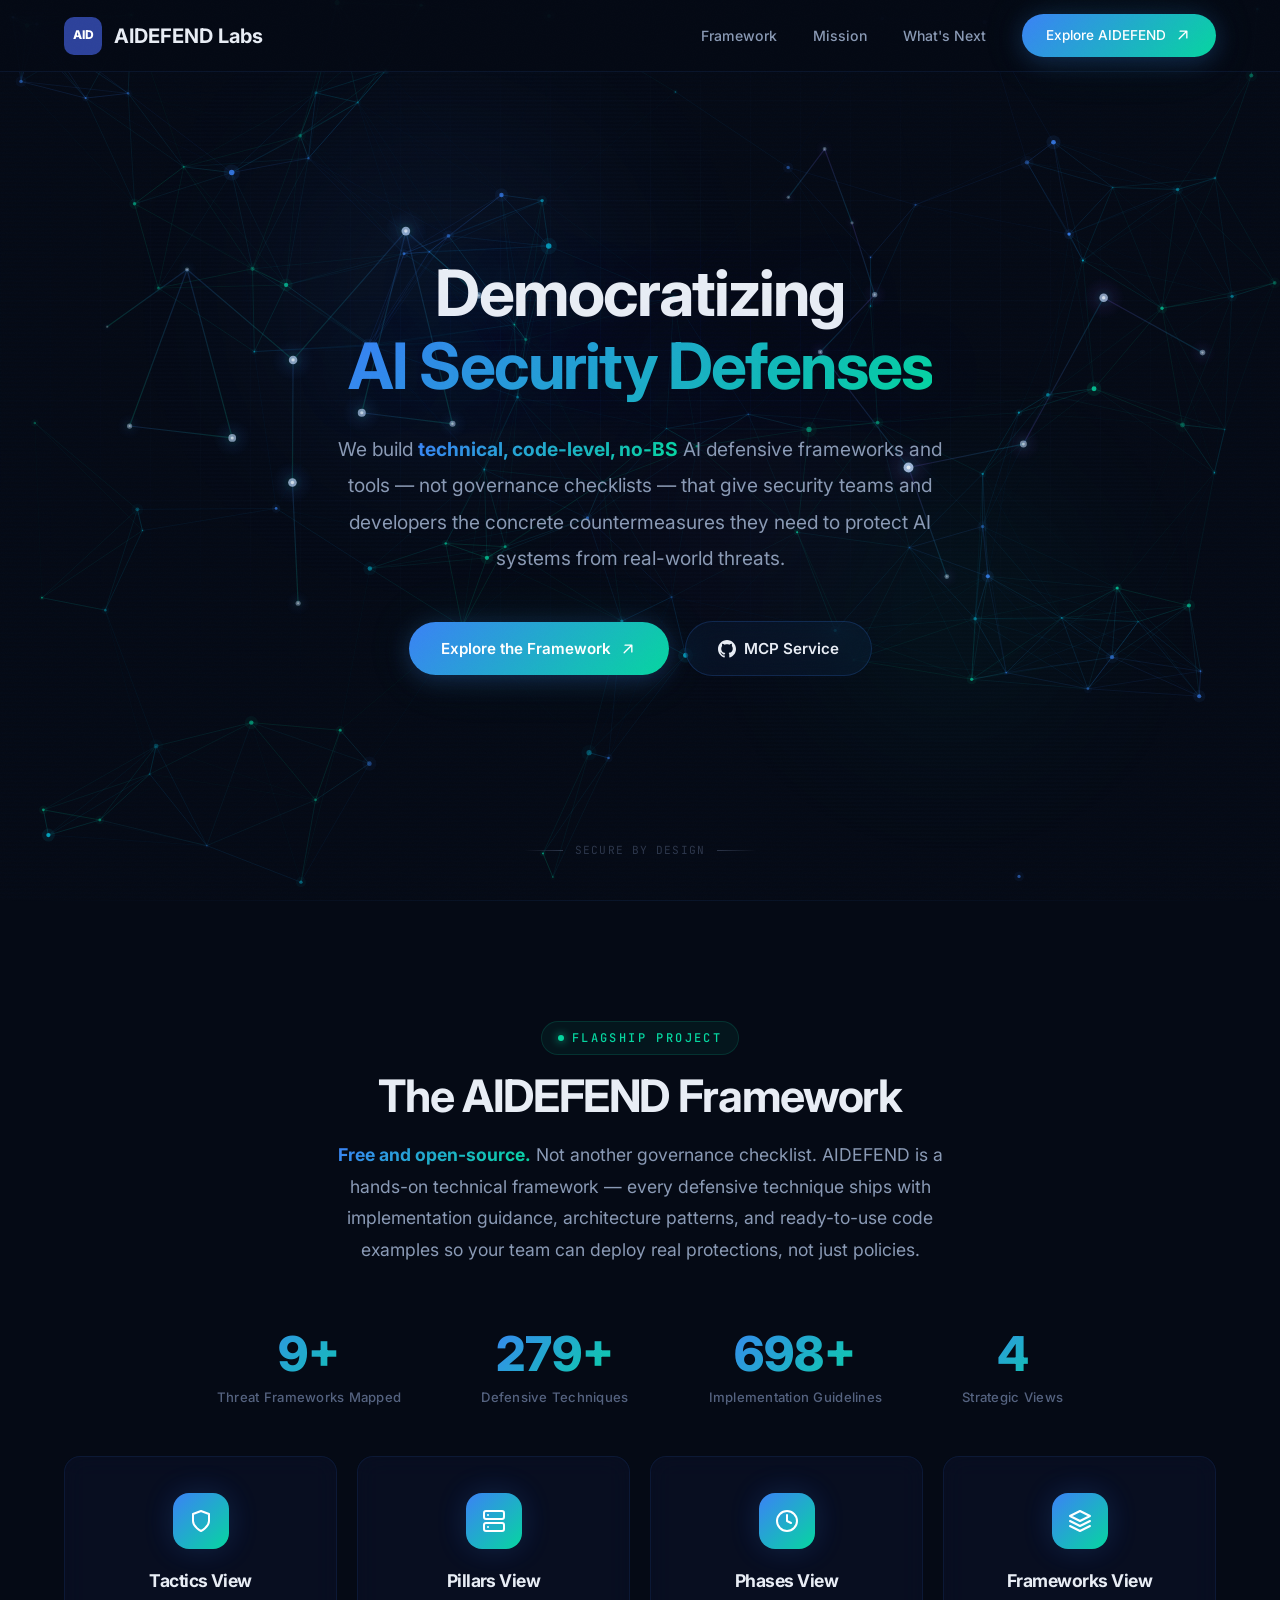
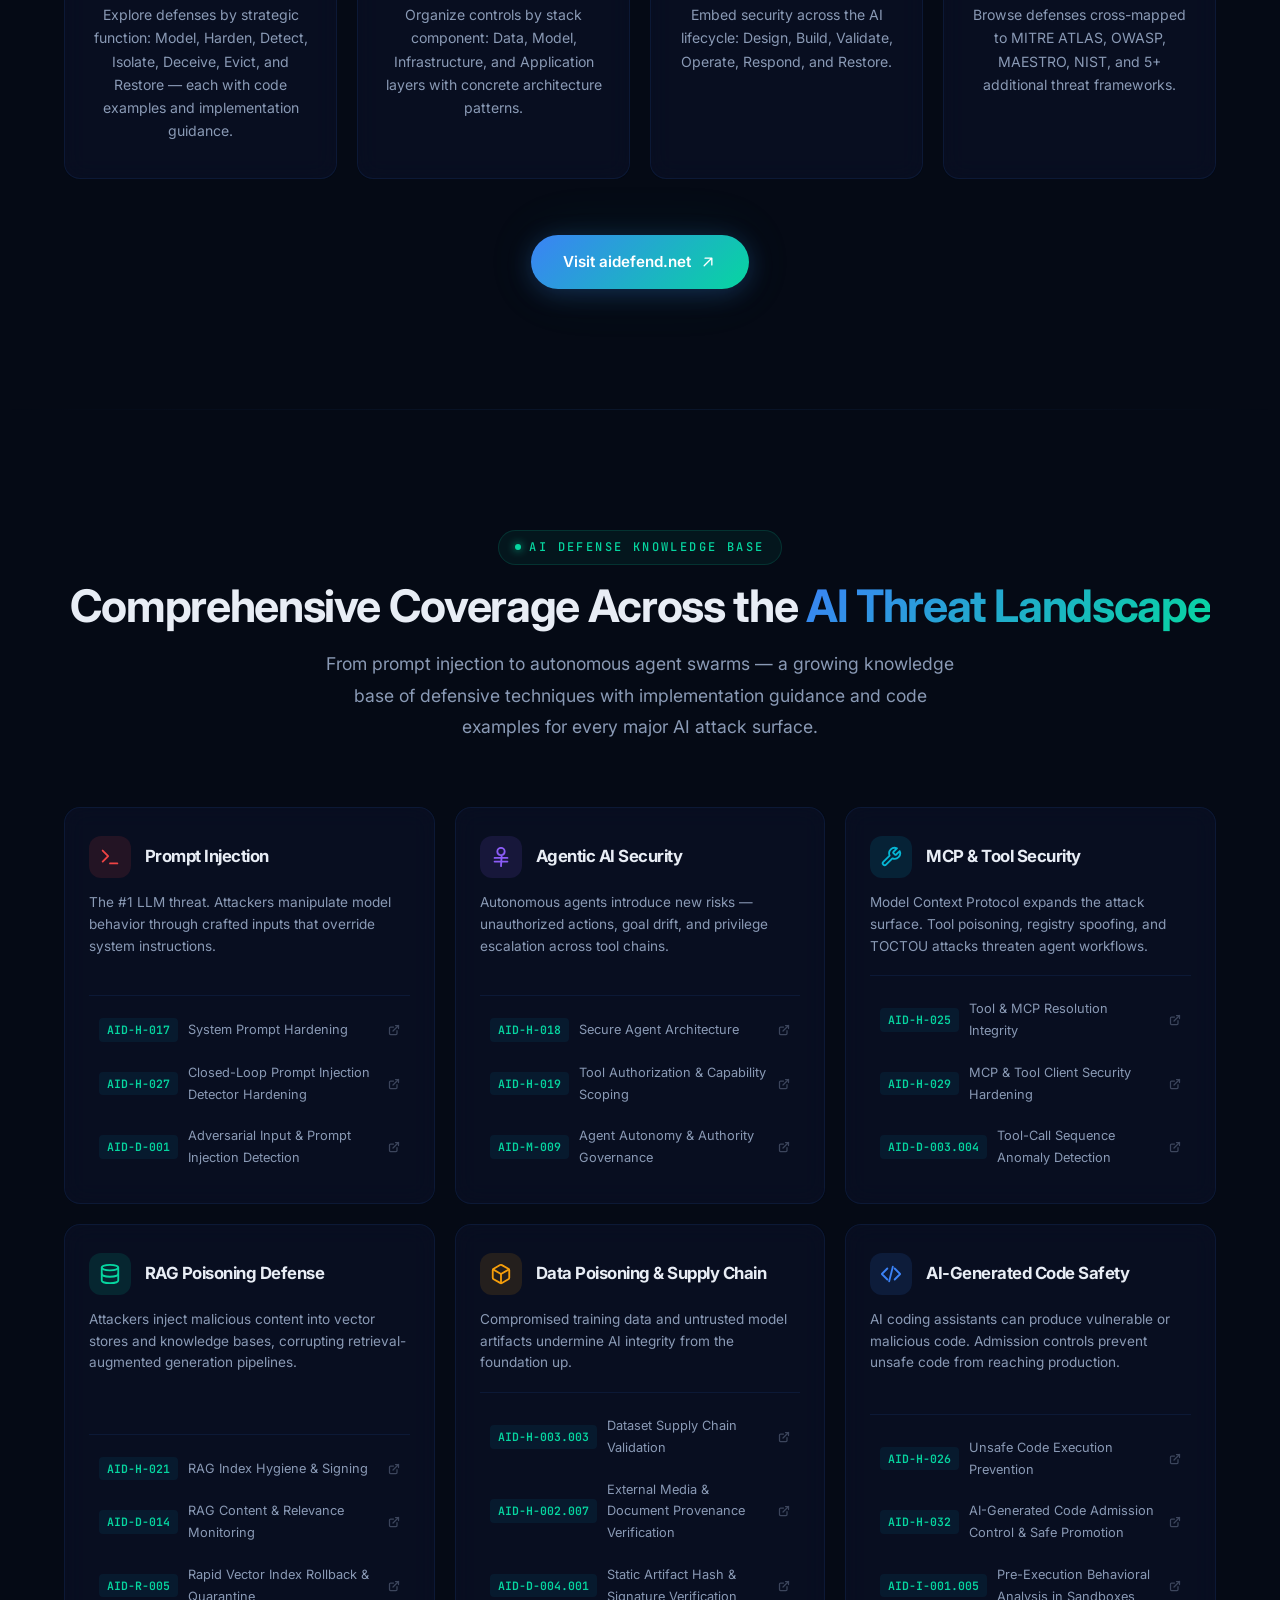
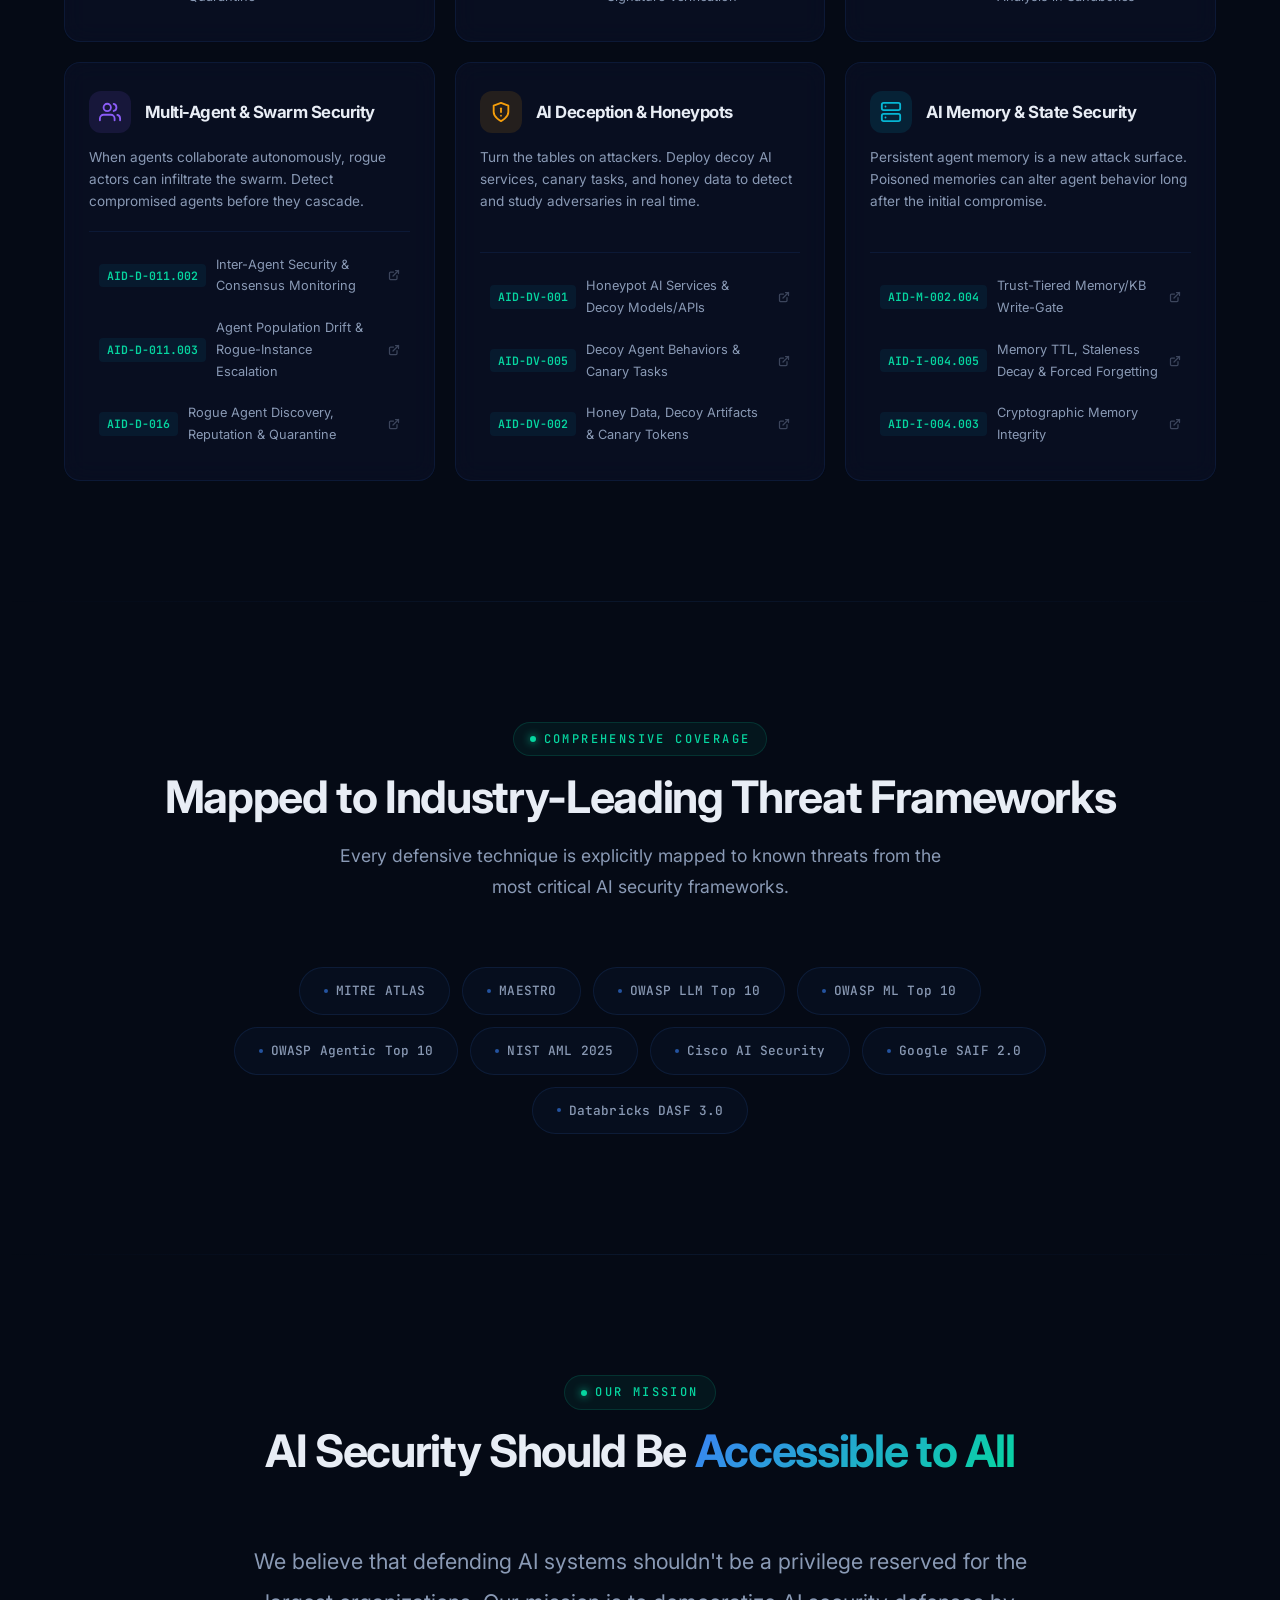
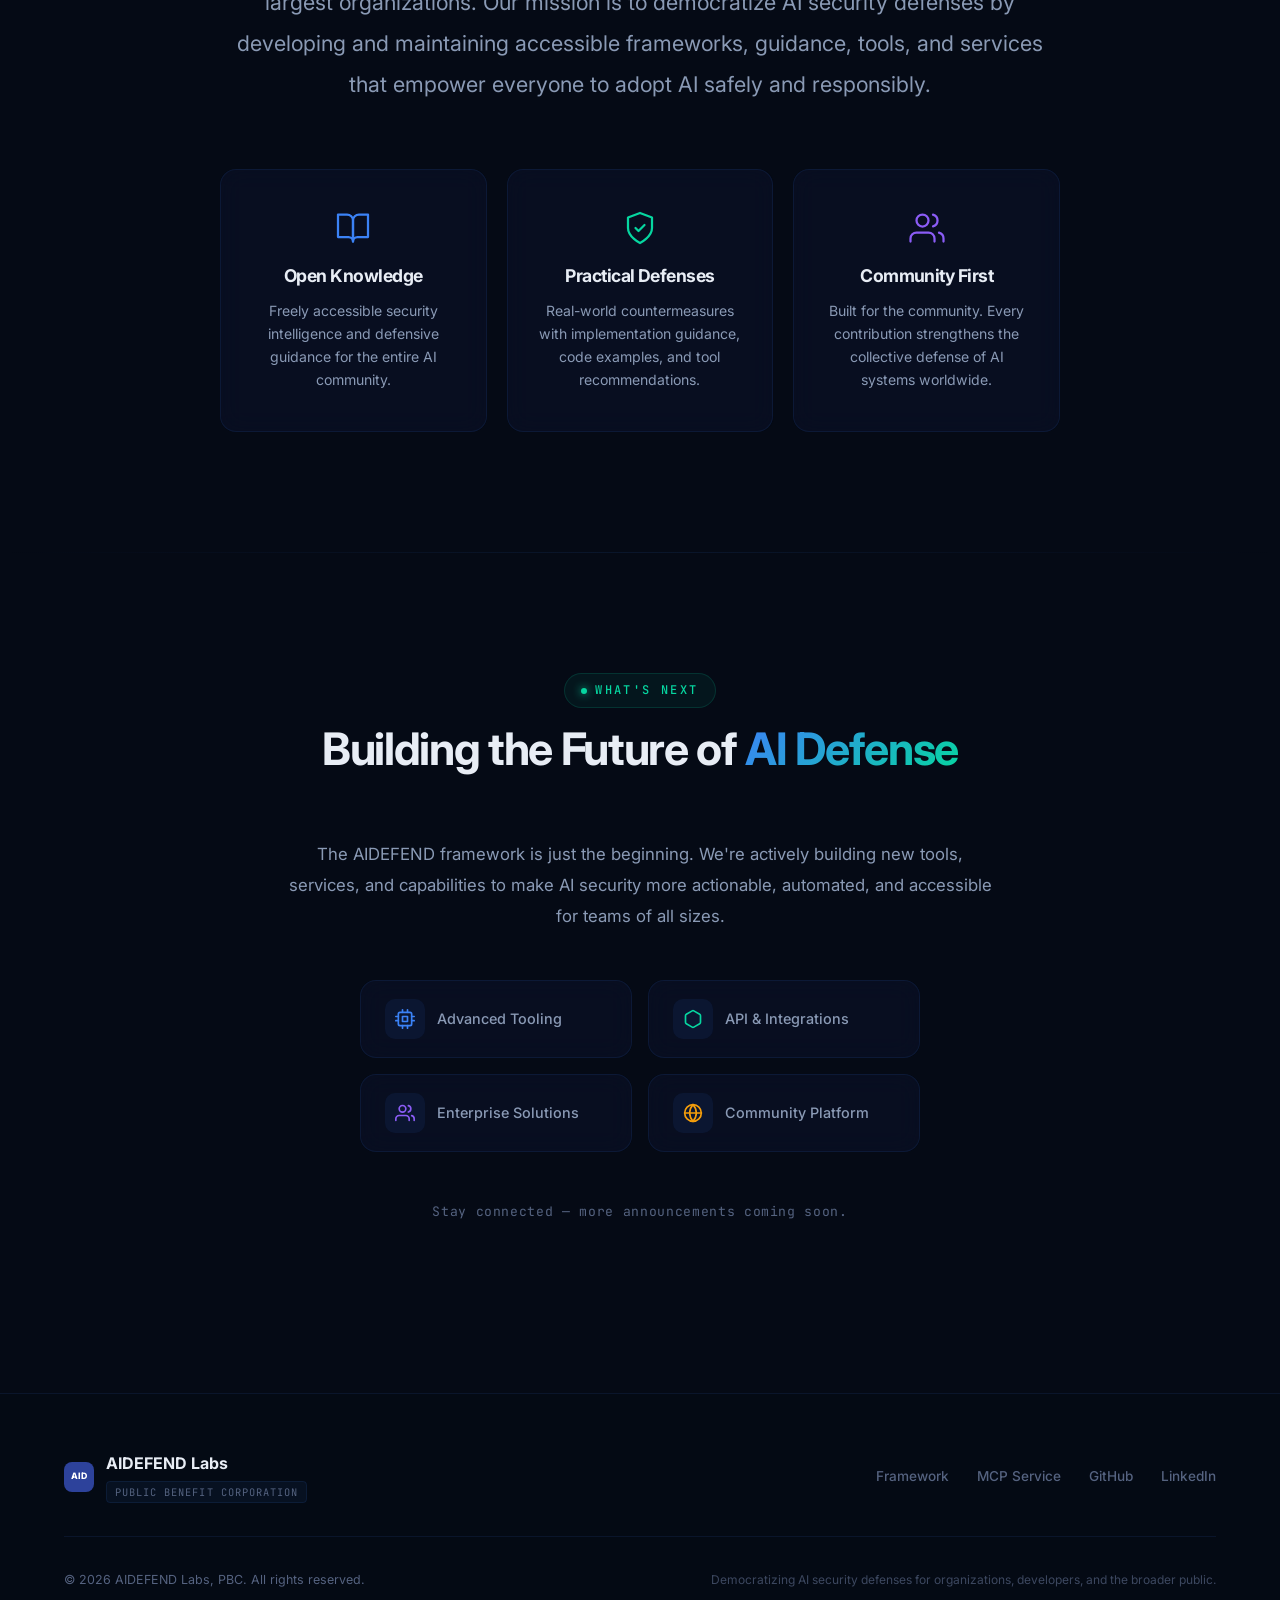
==== commit d83e65a7: "Minor Updates" ====
--- a/index.html
+++ b/index.html
@@ -3,17 +3,68 @@
 <head>
   <meta charset="UTF-8">
   <meta name="viewport" content="width=device-width, initial-scale=1.0">
-  <title>AIDEFEND Labs - Democratizing AI Security Defenses</title>
-  <meta name="description" content="AIDEFEND Labs builds technical, code-level AI security frameworks and tools. Real defensive techniques with implementation guidance, architecture patterns, and ready-to-use code examples.">
-
-  <!-- Open Graph -->
-  <meta property="og:title" content="AIDEFEND Labs - Democratizing AI Security Defenses">
-  <meta property="og:description" content="Open frameworks, tools, and guidance for AI security. Protecting AI systems from emerging threats.">
+
+  <!-- Primary SEO -->
+  <title>AIDEFEND Labs | Democratizing AI Security Defenses</title>
+  <meta name="description" content="AIDEFEND Labs 提供開源 AI 安全防禦框架，涵蓋 280+ 防禦技術、9+ 威脅框架、700+ 實作指引。包含 Prompt Injection 防禦、RAG 安全、Agentic AI 安全等技術解決方案。">
+  <meta name="keywords" content="AI security, AI 安全, AI 防禦, prompt injection defense, LLM security, AI security framework, AIDEFEND, agentic AI security, RAG poisoning defense, MCP security, AI red team, OWASP LLM Top 10, MITRE ATLAS, AI threat modeling">
+  <meta name="author" content="AIDEFEND Labs, PBC">
+  <meta name="robots" content="index, follow, max-snippet:-1, max-image-preview:large, max-video-preview:-1">
+  <link rel="canonical" href="https://aidefendlabs.com/">
+
+  <!-- Open Graph / Facebook -->
+  <meta property="og:site_name" content="AIDEFEND Labs">
+  <meta property="og:title" content="AIDEFEND Labs | Democratizing AI Security Defenses">
+  <meta property="og:description" content="開源 AI 安全框架：280+ 防禦技術、9+ 威脅框架、700+ 實作指引。技術層級的 AI 防禦解決方案，不只是治理清單。">
   <meta property="og:type" content="website">
-  <meta property="og:url" content="https://aidefendlabs.com">
+  <meta property="og:url" content="https://aidefendlabs.com/">
+  <meta property="og:locale" content="zh_TW">
+  <meta property="og:locale:alternate" content="en_US">
+
+  <!-- Twitter Card -->
+  <meta name="twitter:card" content="summary_large_image">
+  <meta name="twitter:title" content="AIDEFEND Labs | Democratizing AI Security Defenses">
+  <meta name="twitter:description" content="開源 AI 安全框架：280+ 防禦技術、9+ 威脅框架、700+ 實作指引。技術層級的 AI 防禦，不只是治理清單。">
+
+  <!-- Structured Data - Organization -->
+  <script type="application/ld+json">
+  {
+    "@context": "https://schema.org",
+    "@type": "Organization",
+    "name": "AIDEFEND Labs",
+    "legalName": "AIDEFEND Labs, PBC",
+    "url": "https://aidefendlabs.com",
+    "description": "Public Benefit Corporation democratizing AI security defenses through open frameworks, tools, and implementation guidance.",
+    "sameAs": [
+      "https://github.com/edward-playground/aidefense-framework",
+      "https://www.linkedin.com/in/go-edwardlee/"
+    ],
+    "knowsAbout": [
+      "AI Security",
+      "LLM Security",
+      "Prompt Injection Defense",
+      "AI Threat Modeling",
+      "Agentic AI Security",
+      "RAG Security",
+      "MCP Security"
+    ]
+  }
+  </script>
+
+  <!-- Structured Data - WebSite (for search box) -->
+  <script type="application/ld+json">
+  {
+    "@context": "https://schema.org",
+    "@type": "WebSite",
+    "name": "AIDEFEND Labs",
+    "url": "https://aidefendlabs.com",
+    "description": "Technical AI security frameworks with 280+ defensive techniques, 9+ threat frameworks, and 700+ implementation guidelines."
+  }
+  </script>
 
   <!-- Favicon -->
   <link rel="icon" type="image/png" href="assets/favicon.png">
+  <link rel="apple-touch-icon" href="assets/favicon.png">
 
   <!-- Fonts -->
   <link rel="preconnect" href="https://fonts.googleapis.com">
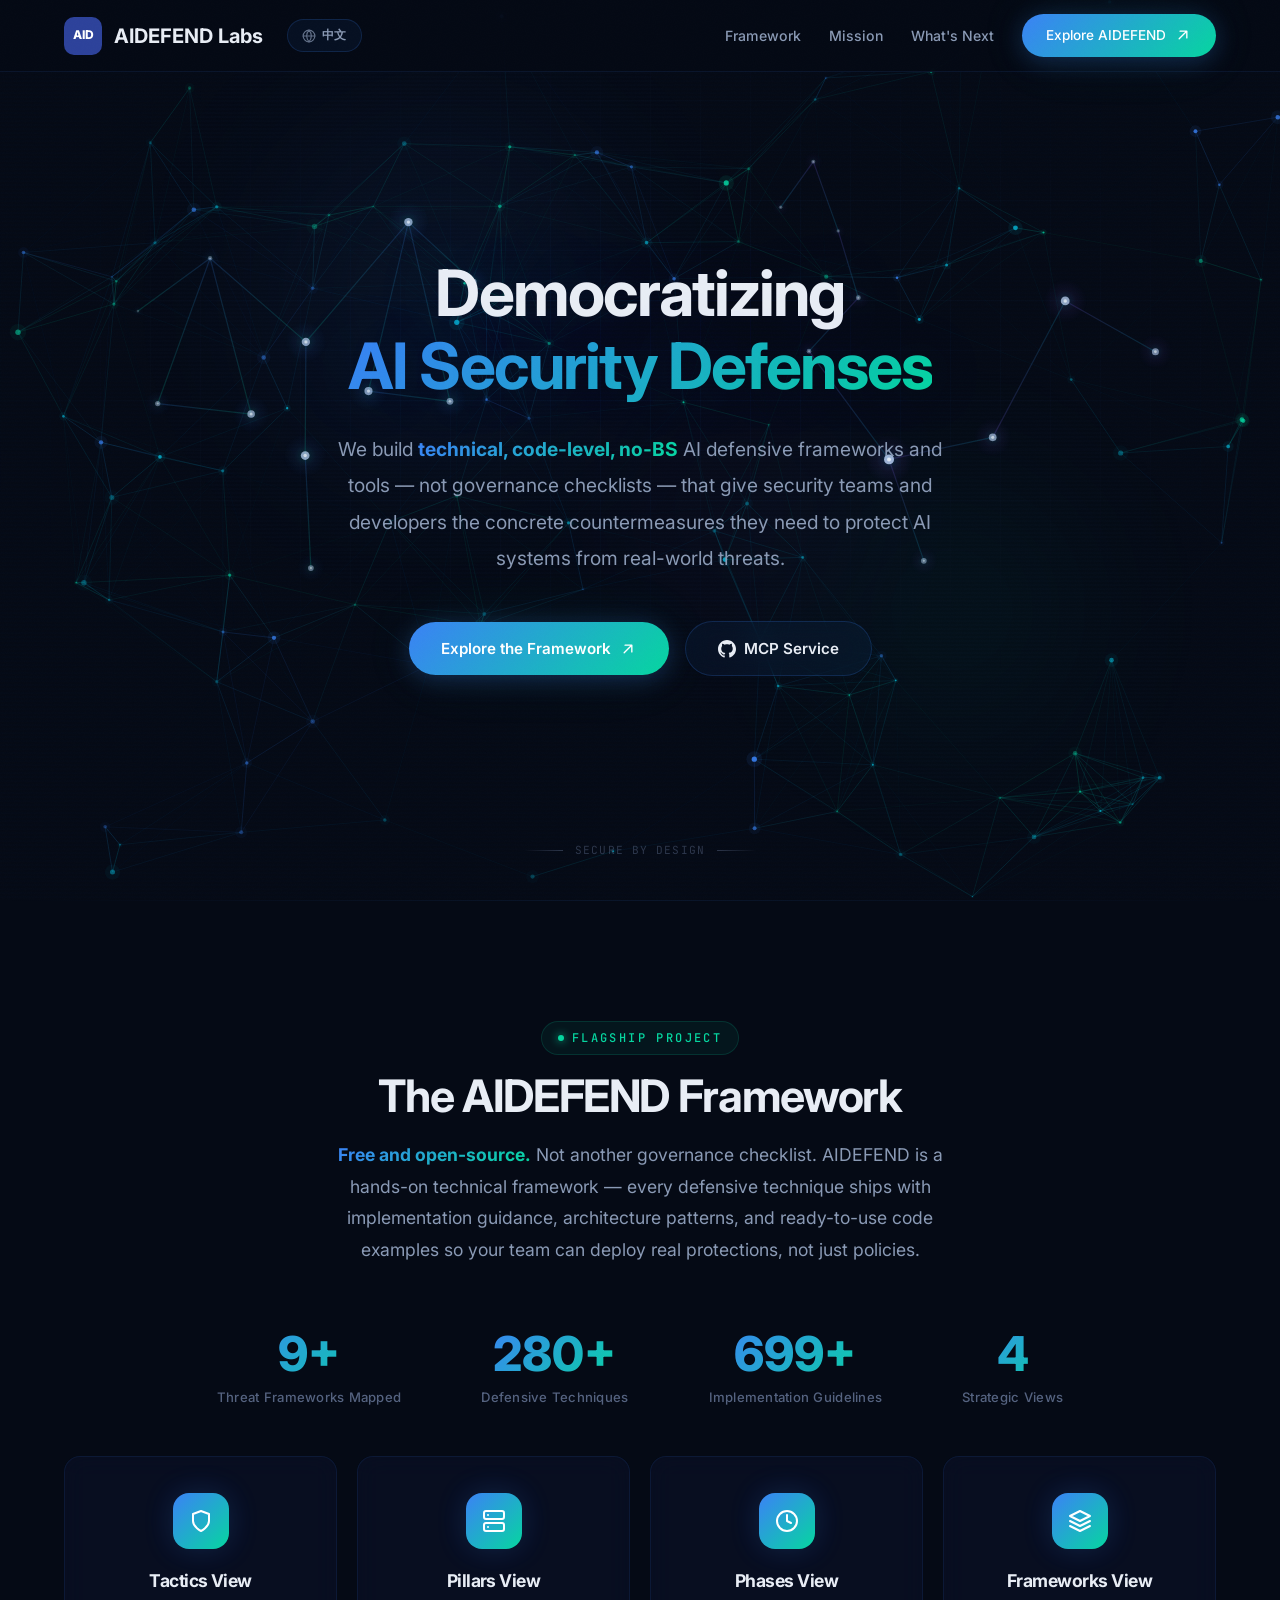
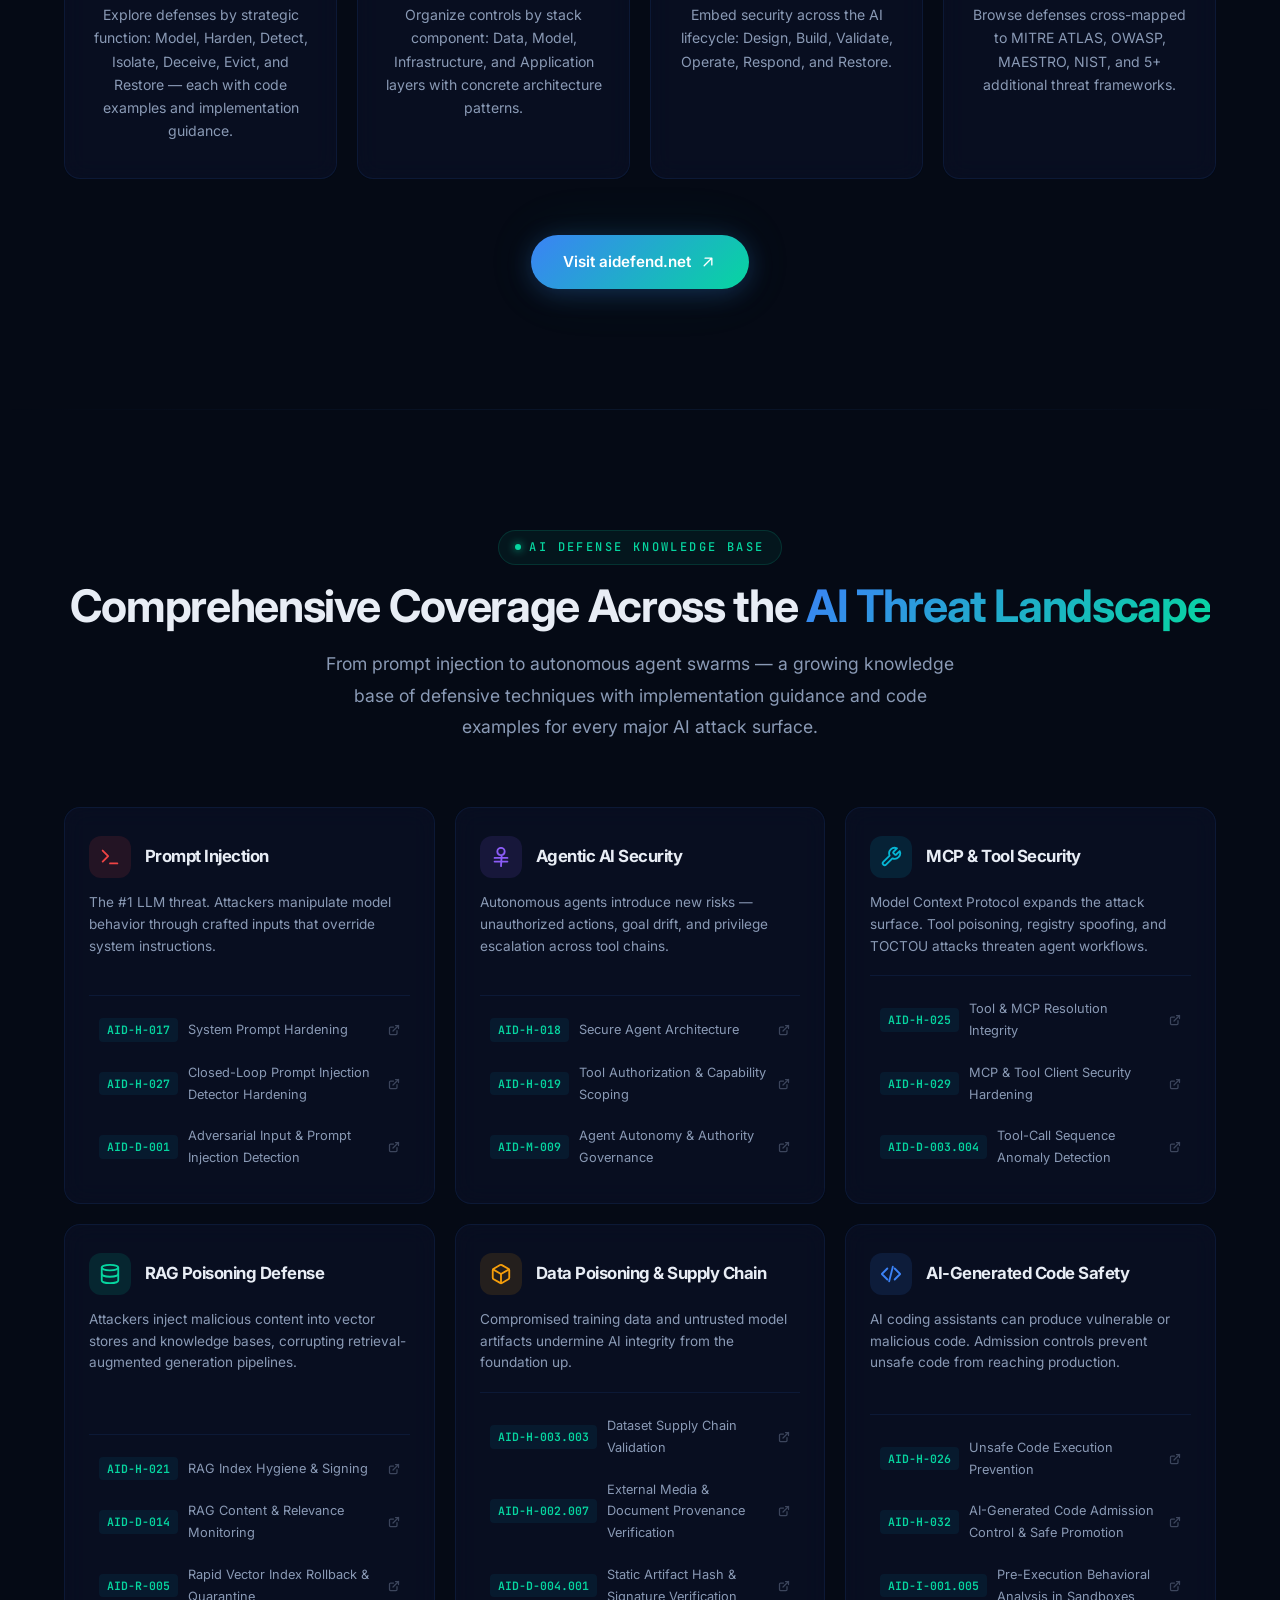
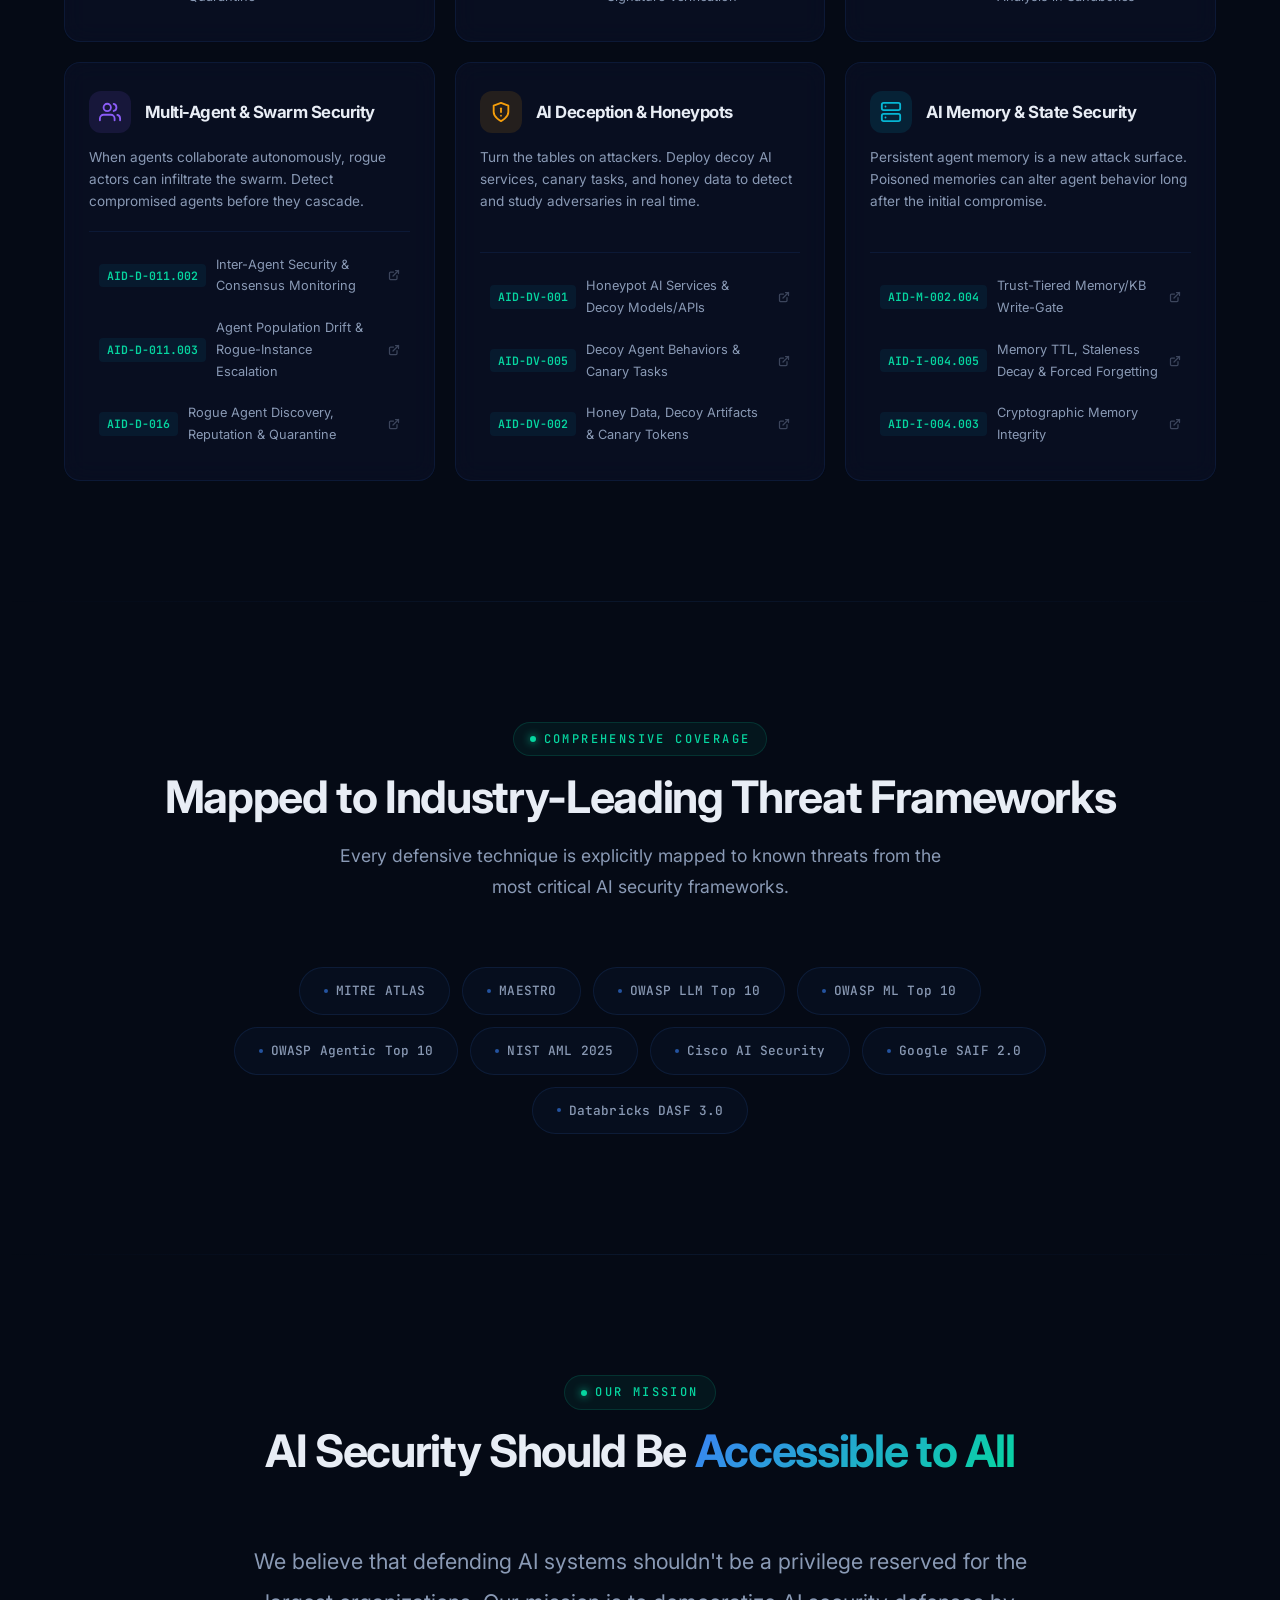
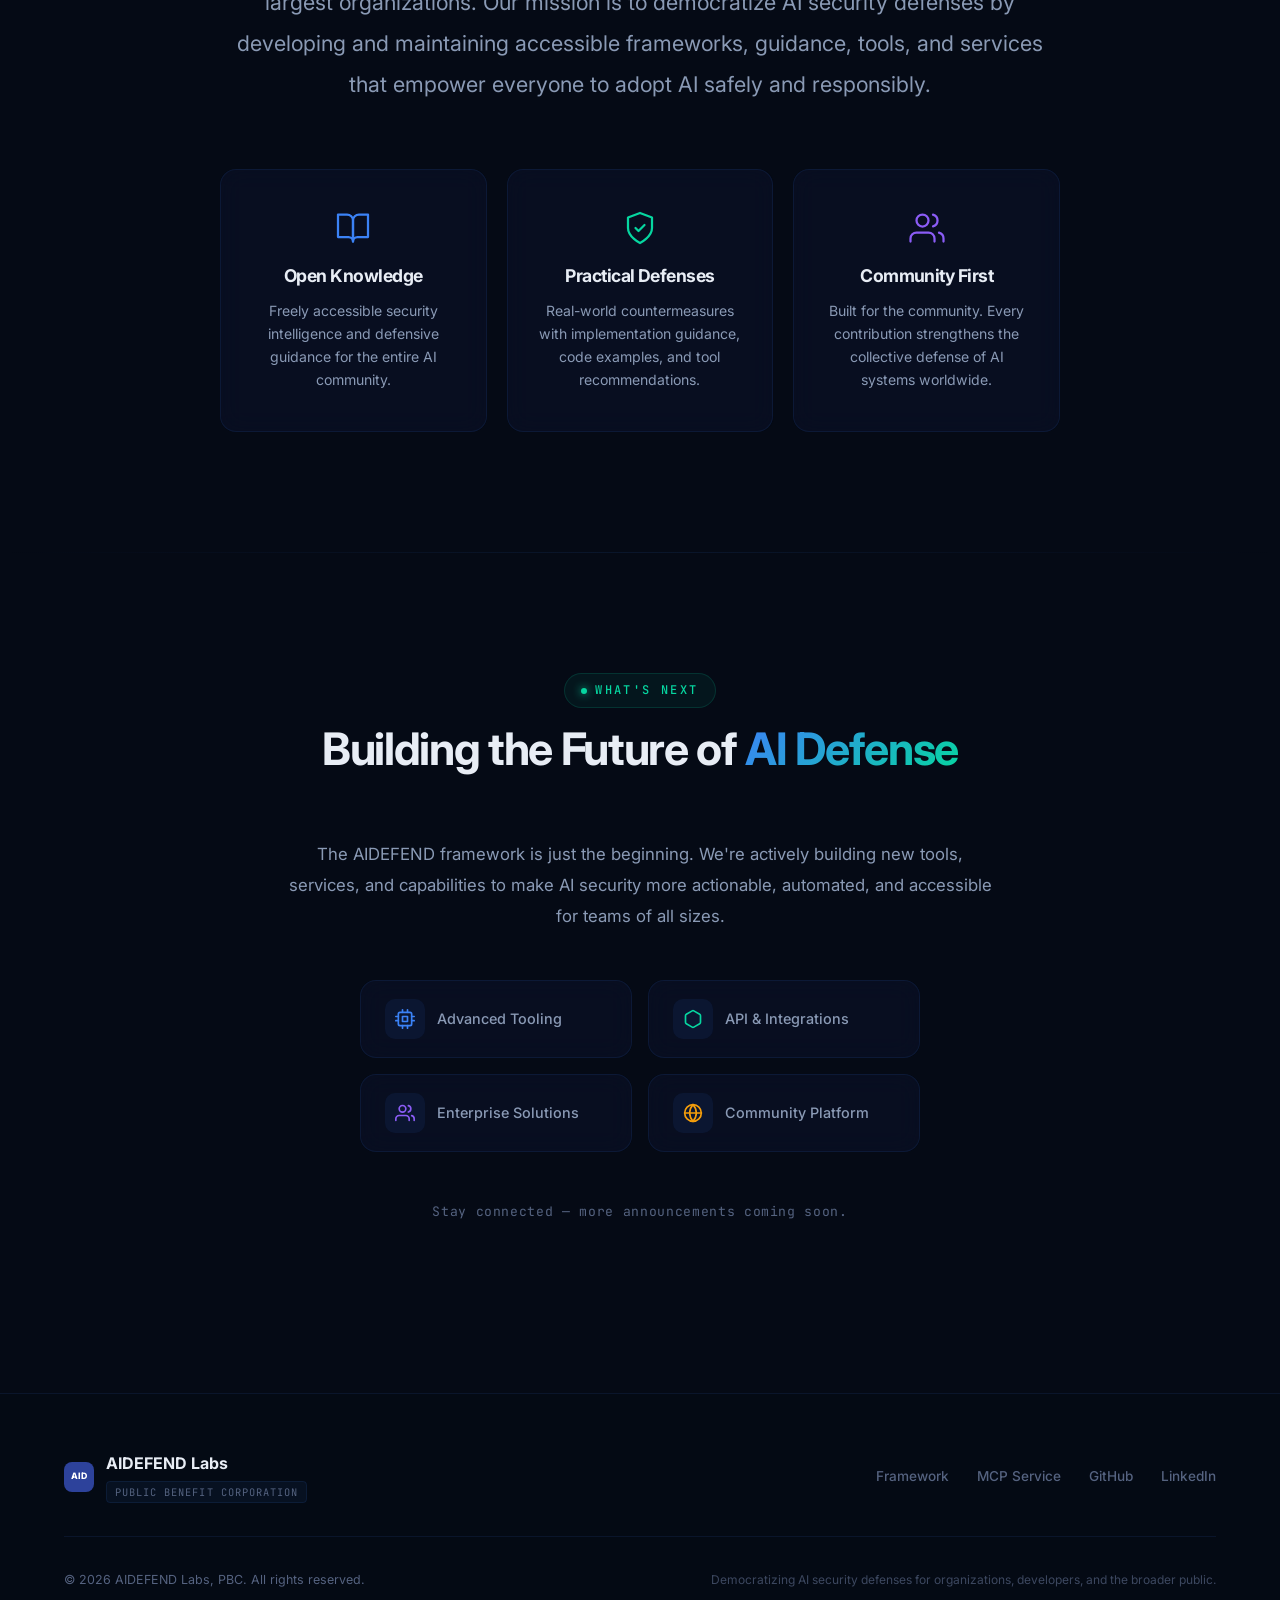
==== commit 8330440a: "Minor wording updates" ====
--- a/index.html
+++ b/index.html
@@ -89,12 +89,12 @@
       </button>
 
       <ul class="nav-links">
-        <li><a href="#framework">Framework</a></li>
-        <li><a href="#mission">Mission</a></li>
-        <li><a href="#roadmap">What's Next</a></li>
+        <li><a href="#framework" data-i18n="nav.framework">Framework</a></li>
+        <li><a href="#mission" data-i18n="nav.mission">Mission</a></li>
+        <li><a href="#roadmap" data-i18n="nav.whats-next">What's Next</a></li>
         <li>
           <a href="https://aidefend.net" target="_blank" rel="noopener" class="btn btn-primary nav-cta">
-            Explore AIDEFEND
+            <span data-i18n="nav.explore">Explore AIDEFEND</span>
             <svg class="btn-icon" viewBox="0 0 20 20" fill="currentColor"><path fill-rule="evenodd" d="M5.22 14.78a.75.75 0 001.06 0l7.22-7.22v5.69a.75.75 0 001.5 0v-7.5a.75.75 0 00-.75-.75h-7.5a.75.75 0 000 1.5h5.69l-7.22 7.22a.75.75 0 000 1.06z" clip-rule="evenodd"/></svg>
           </a>
         </li>
@@ -115,23 +115,23 @@
       <div class="hero-scanline"></div>
     </div>
     <div class="hero-content">
-      <h1>Democratizing<br><span class="text-gradient">AI Security Defenses</span></h1>
-      <p class="hero-subtitle">
+      <h1><span data-i18n="hero.title.line1">Democratizing</span><br><span class="text-gradient" data-i18n="hero.title.line2">AI Security Defenses</span></h1>
+      <p class="hero-subtitle" data-i18n="hero.subtitle">
         We build <strong class="text-gradient">technical, code-level, no-BS</strong> AI defensive frameworks and tools &mdash; not governance checklists &mdash; that give security teams and developers the concrete countermeasures they need to protect AI systems from real-world threats.
       </p>
       <div class="hero-actions">
         <a href="https://aidefend.net" target="_blank" rel="noopener" class="btn btn-primary">
-          Explore the Framework
+          <span data-i18n="hero.cta.explore">Explore the Framework</span>
           <svg class="btn-icon" viewBox="0 0 20 20" fill="currentColor"><path fill-rule="evenodd" d="M5.22 14.78a.75.75 0 001.06 0l7.22-7.22v5.69a.75.75 0 001.5 0v-7.5a.75.75 0 00-.75-.75h-7.5a.75.75 0 000 1.5h5.69l-7.22 7.22a.75.75 0 000 1.06z" clip-rule="evenodd"/></svg>
         </a>
         <a href="https://github.com/edward-playground/aidefend-mcp" target="_blank" rel="noopener" class="btn btn-secondary">
           <svg class="btn-icon" viewBox="0 0 24 24" fill="currentColor"><path d="M12 0c-6.626 0-12 5.373-12 12 0 5.302 3.438 9.8 8.207 11.387.599.111.793-.261.793-.577v-2.234c-3.338.726-4.033-1.416-4.033-1.416-.546-1.387-1.333-1.756-1.333-1.756-1.089-.745.083-.729.083-.729 1.205.084 1.839 1.237 1.839 1.237 1.07 1.834 2.807 1.304 3.492.997.107-.775.418-1.305.762-1.604-2.665-.305-5.467-1.334-5.467-5.931 0-1.311.469-2.381 1.236-3.221-.124-.303-.535-1.524.117-3.176 0 0 1.008-.322 3.301 1.23.957-.266 1.983-.399 3.003-.404 1.02.005 2.047.138 3.006.404 2.291-1.552 3.297-1.23 3.297-1.23.653 1.653.242 2.874.118 3.176.77.84 1.235 1.911 1.235 3.221 0 4.609-2.807 5.624-5.479 5.921.43.372.823 1.102.823 2.222v3.293c0 .319.192.694.801.576 4.765-1.589 8.199-6.086 8.199-11.386 0-6.627-5.373-12-12-12z"/></svg>
-          MCP Service
+          <span data-i18n="hero.cta.mcp">MCP Service</span>
         </a>
       </div>
     </div>
     <div class="hero-tech-line">
-      <span>SECURE BY DESIGN</span>
+      <span data-i18n="hero.techline">SECURE BY DESIGN</span>
     </div>
   </section>
 
@@ -141,9 +141,9 @@
   <section class="section" id="framework">
     <div class="container">
       <div class="section-header reveal">
-        <span class="section-label">Flagship Project</span>
-        <h2 class="section-title">The AIDEFEND Framework</h2>
-        <p class="section-subtitle">
+        <span class="section-label" data-i18n="framework.label">Flagship Project</span>
+        <h2 class="section-title" data-i18n="framework.title">The AIDEFEND Framework</h2>
+        <p class="section-subtitle" data-i18n="framework.subtitle">
           <strong class="text-gradient">Free and open-source.</strong> Not another governance checklist. AIDEFEND is a hands-on technical framework &mdash; every defensive technique ships with implementation guidance, architecture patterns, and ready-to-use code examples so your team can deploy real protections, not just policies.
         </p>
       </div>
@@ -152,19 +152,19 @@
       <div class="stats-row reveal">
         <div class="stat-item">
           <div class="stat-number" data-count="9" data-suffix="+">0+</div>
-          <div class="stat-label">Threat Frameworks Mapped</div>
+          <div class="stat-label" data-i18n="framework.stat1">Threat Frameworks Mapped</div>
         </div>
         <div class="stat-item">
           <div class="stat-number" data-count="280" data-suffix="+">0+</div>
-          <div class="stat-label">Defensive Techniques</div>
+          <div class="stat-label" data-i18n="framework.stat2">Defensive Techniques</div>
         </div>
         <div class="stat-item">
           <div class="stat-number" data-count="700" data-suffix="+">0+</div>
-          <div class="stat-label">Implementation Guidelines</div>
+          <div class="stat-label" data-i18n="framework.stat3">Implementation Guidelines</div>
         </div>
         <div class="stat-item">
           <div class="stat-number" data-count="4">0</div>
-          <div class="stat-label">Strategic Views</div>
+          <div class="stat-label" data-i18n="framework.stat4">Strategic Views</div>
         </div>
       </div>
 
@@ -174,35 +174,35 @@
           <div class="framework-card-icon">
             <svg width="24" height="24" viewBox="0 0 24 24" fill="none" stroke="white" stroke-width="2" stroke-linecap="round" stroke-linejoin="round"><path d="M12 22s8-4 8-10V5l-8-3-8 3v7c0 6 8 10 8 10z"/></svg>
           </div>
-          <h3>Tactics View</h3>
-          <p>Explore defenses by strategic function: Model, Harden, Detect, Isolate, Deceive, Evict, and Restore &mdash; each with code examples and implementation guidance.</p>
+          <h3 data-i18n="framework.tactics.title">Tactics View</h3>
+          <p data-i18n="framework.tactics.desc">Explore defenses by strategic function: Model, Harden, Detect, Isolate, Deceive, Evict, and Restore &mdash; each with code examples and implementation guidance.</p>
         </div>
         <div class="glow-card framework-card reveal reveal-delay-2">
           <div class="framework-card-icon">
             <svg width="24" height="24" viewBox="0 0 24 24" fill="none" stroke="white" stroke-width="2" stroke-linecap="round" stroke-linejoin="round"><rect x="2" y="2" width="20" height="8" rx="2" ry="2"/><rect x="2" y="14" width="20" height="8" rx="2" ry="2"/><line x1="6" y1="6" x2="6.01" y2="6"/><line x1="6" y1="18" x2="6.01" y2="18"/></svg>
           </div>
-          <h3>Pillars View</h3>
-          <p>Organize controls by stack component: Data, Model, Infrastructure, and Application layers with concrete architecture patterns.</p>
+          <h3 data-i18n="framework.pillars.title">Pillars View</h3>
+          <p data-i18n="framework.pillars.desc">Organize controls by stack component: Data, Model, Infrastructure, and Application layers with concrete architecture patterns.</p>
         </div>
         <div class="glow-card framework-card reveal reveal-delay-3">
           <div class="framework-card-icon">
             <svg width="24" height="24" viewBox="0 0 24 24" fill="none" stroke="white" stroke-width="2" stroke-linecap="round" stroke-linejoin="round"><circle cx="12" cy="12" r="10"/><polyline points="12 6 12 12 16 14"/></svg>
           </div>
-          <h3>Phases View</h3>
-          <p>Embed security across the AI lifecycle: Design, Build, Validate, Operate, Respond, and Restore.</p>
+          <h3 data-i18n="framework.phases.title">Phases View</h3>
+          <p data-i18n="framework.phases.desc">Embed security across the AI lifecycle: Design, Build, Validate, Operate, Respond, and Restore.</p>
         </div>
         <div class="glow-card framework-card reveal reveal-delay-4">
           <div class="framework-card-icon">
             <svg width="24" height="24" viewBox="0 0 24 24" fill="none" stroke="white" stroke-width="2" stroke-linecap="round" stroke-linejoin="round"><polygon points="12 2 2 7 12 12 22 7 12 2"/><polyline points="2 17 12 22 22 17"/><polyline points="2 12 12 17 22 12"/></svg>
           </div>
-          <h3>Frameworks View</h3>
-          <p>Browse defenses cross-mapped to MITRE ATLAS, OWASP, MAESTRO, NIST, and 5+ additional threat frameworks.</p>
+          <h3 data-i18n="framework.frameworks.title">Frameworks View</h3>
+          <p data-i18n="framework.frameworks.desc">Browse defenses cross-mapped to MITRE ATLAS, OWASP, MAESTRO, NIST, and 5+ additional threat frameworks.</p>
         </div>
       </div>
 
       <div style="text-align: center;" class="reveal">
         <a href="https://aidefend.net" target="_blank" rel="noopener" class="btn btn-primary">
-          Visit aidefend.net
+          <span data-i18n="framework.visit">Visit aidefend.net</span>
           <svg class="btn-icon" viewBox="0 0 20 20" fill="currentColor"><path fill-rule="evenodd" d="M5.22 14.78a.75.75 0 001.06 0l7.22-7.22v5.69a.75.75 0 001.5 0v-7.5a.75.75 0 00-.75-.75h-7.5a.75.75 0 000 1.5h5.69l-7.22 7.22a.75.75 0 000 1.06z" clip-rule="evenodd"/></svg>
         </a>
       </div>
@@ -215,9 +215,9 @@
   <section class="section" id="hot-topics">
     <div class="container">
       <div class="section-header reveal">
-        <span class="section-label">AI Defense Knowledge Base</span>
-        <h2 class="section-title">Comprehensive Coverage Across the <span class="text-gradient">AI Threat Landscape</span></h2>
-        <p class="section-subtitle">
+        <span class="section-label" data-i18n="topics.label">AI Defense Knowledge Base</span>
+        <h2 class="section-title" data-i18n="topics.title">Comprehensive Coverage Across the <span class="text-gradient">AI Threat Landscape</span></h2>
+        <p class="section-subtitle" data-i18n="topics.subtitle">
           From prompt injection to autonomous agent swarms &mdash; a growing knowledge base of defensive techniques with implementation guidance and code examples for every major AI attack surface.
         </p>
       </div>
@@ -230,13 +230,13 @@
             <div class="topic-card-icon topic-icon-red">
               <svg width="22" height="22" viewBox="0 0 24 24" fill="none" stroke="currentColor" stroke-width="2" stroke-linecap="round" stroke-linejoin="round"><polyline points="4 17 10 11 4 5"/><line x1="12" y1="19" x2="20" y2="19"/></svg>
             </div>
-            <h3>Prompt Injection</h3>
-          </div>
-          <p class="topic-card-desc">The #1 LLM threat. Attackers manipulate model behavior through crafted inputs that override system instructions.</p>
-          <ul class="topic-techniques">
-            <li><a href="https://aidefend.net/#t=AID-H-017" target="_blank" rel="noopener"><span class="technique-id">AID-H-017</span> System Prompt Hardening</a></li>
-            <li><a href="https://aidefend.net/#t=AID-H-027" target="_blank" rel="noopener"><span class="technique-id">AID-H-027</span> Closed-Loop Prompt Injection Detector Hardening</a></li>
-            <li><a href="https://aidefend.net/#t=AID-D-001" target="_blank" rel="noopener"><span class="technique-id">AID-D-001</span> Adversarial Input &amp; Prompt Injection Detection</a></li>
+            <h3 data-i18n="topics.prompt.title">Prompt Injection</h3>
+          </div>
+          <p class="topic-card-desc" data-i18n="topics.prompt.desc">The #1 LLM threat. Attackers manipulate model behavior through crafted inputs that override system instructions.</p>
+          <ul class="topic-techniques">
+            <li><a href="https://aidefend.net/#t=AID-H-017" target="_blank" rel="noopener"><span class="technique-id">AID-H-017</span> <span data-i18n="tech.AID-H-017">System Prompt Hardening</span></a></li>
+            <li><a href="https://aidefend.net/#t=AID-H-027" target="_blank" rel="noopener"><span class="technique-id">AID-H-027</span> <span data-i18n="tech.AID-H-027">Closed-Loop Prompt Injection Detector Hardening</span></a></li>
+            <li><a href="https://aidefend.net/#t=AID-D-001" target="_blank" rel="noopener"><span class="technique-id">AID-D-001</span> <span data-i18n="tech.AID-D-001">Adversarial Input &amp; Prompt Injection Detection</span></a></li>
           </ul>
         </div>
 
@@ -246,13 +246,13 @@
             <div class="topic-card-icon topic-icon-purple">
               <svg width="22" height="22" viewBox="0 0 24 24" fill="none" stroke="currentColor" stroke-width="2" stroke-linecap="round" stroke-linejoin="round"><path d="M12 2a4 4 0 0 1 4 4c0 1.95-1.4 3.57-3.25 3.92L12 22"/><path d="M12 2a4 4 0 0 0-4 4c0 1.95 1.4 3.57 3.25 3.92"/><path d="M5 13h14"/><path d="M5 17h14"/></svg>
             </div>
-            <h3>Agentic AI Security</h3>
-          </div>
-          <p class="topic-card-desc">Autonomous agents introduce new risks &mdash; unauthorized actions, goal drift, and privilege escalation across tool chains.</p>
-          <ul class="topic-techniques">
-            <li><a href="https://aidefend.net/#t=AID-H-018" target="_blank" rel="noopener"><span class="technique-id">AID-H-018</span> Secure Agent Architecture</a></li>
-            <li><a href="https://aidefend.net/#t=AID-H-019" target="_blank" rel="noopener"><span class="technique-id">AID-H-019</span> Tool Authorization &amp; Capability Scoping</a></li>
-            <li><a href="https://aidefend.net/#t=AID-M-009" target="_blank" rel="noopener"><span class="technique-id">AID-M-009</span> Agent Autonomy &amp; Authority Governance</a></li>
+            <h3 data-i18n="topics.agentic.title">Agentic AI Security</h3>
+          </div>
+          <p class="topic-card-desc" data-i18n="topics.agentic.desc">Autonomous agents introduce new risks &mdash; unauthorized actions, goal drift, and privilege escalation across tool chains.</p>
+          <ul class="topic-techniques">
+            <li><a href="https://aidefend.net/#t=AID-H-018" target="_blank" rel="noopener"><span class="technique-id">AID-H-018</span> <span data-i18n="tech.AID-H-018">Secure Agent Architecture</span></a></li>
+            <li><a href="https://aidefend.net/#t=AID-H-019" target="_blank" rel="noopener"><span class="technique-id">AID-H-019</span> <span data-i18n="tech.AID-H-019">Tool Authorization &amp; Capability Scoping</span></a></li>
+            <li><a href="https://aidefend.net/#t=AID-M-009" target="_blank" rel="noopener"><span class="technique-id">AID-M-009</span> <span data-i18n="tech.AID-M-009">Agent Autonomy &amp; Authority Governance</span></a></li>
           </ul>
         </div>
 
@@ -262,13 +262,13 @@
             <div class="topic-card-icon topic-icon-cyan">
               <svg width="22" height="22" viewBox="0 0 24 24" fill="none" stroke="currentColor" stroke-width="2" stroke-linecap="round" stroke-linejoin="round"><path d="M14.7 6.3a1 1 0 0 0 0 1.4l1.6 1.6a1 1 0 0 0 1.4 0l3.77-3.77a6 6 0 0 1-7.94 7.94l-6.91 6.91a2.12 2.12 0 0 1-3-3l6.91-6.91a6 6 0 0 1 7.94-7.94l-3.76 3.76z"/></svg>
             </div>
-            <h3>MCP &amp; Tool Security</h3>
-          </div>
-          <p class="topic-card-desc">Model Context Protocol expands the attack surface. Tool poisoning, registry spoofing, and TOCTOU attacks threaten agent workflows.</p>
-          <ul class="topic-techniques">
-            <li><a href="https://aidefend.net/#t=AID-H-025" target="_blank" rel="noopener"><span class="technique-id">AID-H-025</span> Tool &amp; MCP Resolution Integrity</a></li>
-            <li><a href="https://aidefend.net/#t=AID-H-029" target="_blank" rel="noopener"><span class="technique-id">AID-H-029</span> MCP &amp; Tool Client Security Hardening</a></li>
-            <li><a href="https://aidefend.net/#t=AID-D-003.004" target="_blank" rel="noopener"><span class="technique-id">AID-D-003.004</span> Tool-Call Sequence Anomaly Detection</a></li>
+            <h3 data-i18n="topics.mcp.title">MCP &amp; Tool Security</h3>
+          </div>
+          <p class="topic-card-desc" data-i18n="topics.mcp.desc">Model Context Protocol expands the attack surface. Tool poisoning, registry spoofing, and TOCTOU attacks threaten agent workflows.</p>
+          <ul class="topic-techniques">
+            <li><a href="https://aidefend.net/#t=AID-H-025" target="_blank" rel="noopener"><span class="technique-id">AID-H-025</span> <span data-i18n="tech.AID-H-025">Tool &amp; MCP Resolution Integrity</span></a></li>
+            <li><a href="https://aidefend.net/#t=AID-H-029" target="_blank" rel="noopener"><span class="technique-id">AID-H-029</span> <span data-i18n="tech.AID-H-029">MCP &amp; Tool Client Security Hardening</span></a></li>
+            <li><a href="https://aidefend.net/#t=AID-D-003.004" target="_blank" rel="noopener"><span class="technique-id">AID-D-003.004</span> <span data-i18n="tech.AID-D-003.004">Tool-Call Sequence Anomaly Detection</span></a></li>
           </ul>
         </div>
 
@@ -278,13 +278,13 @@
             <div class="topic-card-icon topic-icon-green">
               <svg width="22" height="22" viewBox="0 0 24 24" fill="none" stroke="currentColor" stroke-width="2" stroke-linecap="round" stroke-linejoin="round"><ellipse cx="12" cy="5" rx="9" ry="3"/><path d="M21 12c0 1.66-4 3-9 3s-9-1.34-9-3"/><path d="M3 5v14c0 1.66 4 3 9 3s9-1.34 9-3V5"/></svg>
             </div>
-            <h3>RAG Poisoning Defense</h3>
-          </div>
-          <p class="topic-card-desc">Attackers inject malicious content into vector stores and knowledge bases, corrupting retrieval-augmented generation pipelines.</p>
-          <ul class="topic-techniques">
-            <li><a href="https://aidefend.net/#t=AID-H-021" target="_blank" rel="noopener"><span class="technique-id">AID-H-021</span> RAG Index Hygiene &amp; Signing</a></li>
-            <li><a href="https://aidefend.net/#t=AID-D-014" target="_blank" rel="noopener"><span class="technique-id">AID-D-014</span> RAG Content &amp; Relevance Monitoring</a></li>
-            <li><a href="https://aidefend.net/#t=AID-R-005" target="_blank" rel="noopener"><span class="technique-id">AID-R-005</span> Rapid Vector Index Rollback &amp; Quarantine</a></li>
+            <h3 data-i18n="topics.rag.title">RAG Poisoning Defense</h3>
+          </div>
+          <p class="topic-card-desc" data-i18n="topics.rag.desc">Attackers inject malicious content into vector stores and knowledge bases, corrupting retrieval-augmented generation pipelines.</p>
+          <ul class="topic-techniques">
+            <li><a href="https://aidefend.net/#t=AID-H-021" target="_blank" rel="noopener"><span class="technique-id">AID-H-021</span> <span data-i18n="tech.AID-H-021">RAG Index Hygiene &amp; Signing</span></a></li>
+            <li><a href="https://aidefend.net/#t=AID-D-014" target="_blank" rel="noopener"><span class="technique-id">AID-D-014</span> <span data-i18n="tech.AID-D-014">RAG Content &amp; Relevance Monitoring</span></a></li>
+            <li><a href="https://aidefend.net/#t=AID-R-005" target="_blank" rel="noopener"><span class="technique-id">AID-R-005</span> <span data-i18n="tech.AID-R-005">Rapid Vector Index Rollback &amp; Quarantine</span></a></li>
           </ul>
         </div>
 
@@ -294,13 +294,13 @@
             <div class="topic-card-icon topic-icon-amber">
               <svg width="22" height="22" viewBox="0 0 24 24" fill="none" stroke="currentColor" stroke-width="2" stroke-linecap="round" stroke-linejoin="round"><path d="M21 16V8a2 2 0 0 0-1-1.73l-7-4a2 2 0 0 0-2 0l-7 4A2 2 0 0 0 3 8v8a2 2 0 0 0 1 1.73l7 4a2 2 0 0 0 2 0l7-4A2 2 0 0 0 21 16z"/><polyline points="3.27 6.96 12 12.01 20.73 6.96"/><line x1="12" y1="22.08" x2="12" y2="12"/></svg>
             </div>
-            <h3>Data Poisoning &amp; Supply Chain</h3>
-          </div>
-          <p class="topic-card-desc">Compromised training data and untrusted model artifacts undermine AI integrity from the foundation up.</p>
-          <ul class="topic-techniques">
-            <li><a href="https://aidefend.net/#t=AID-H-003.003" target="_blank" rel="noopener"><span class="technique-id">AID-H-003.003</span> Dataset Supply Chain Validation</a></li>
-            <li><a href="https://aidefend.net/#t=AID-H-002.007" target="_blank" rel="noopener"><span class="technique-id">AID-H-002.007</span> External Media &amp; Document Provenance Verification</a></li>
-            <li><a href="https://aidefend.net/#t=AID-D-004.001" target="_blank" rel="noopener"><span class="technique-id">AID-D-004.001</span> Static Artifact Hash &amp; Signature Verification</a></li>
+            <h3 data-i18n="topics.data.title">Data Poisoning &amp; Supply Chain</h3>
+          </div>
+          <p class="topic-card-desc" data-i18n="topics.data.desc">Compromised training data and untrusted model artifacts undermine AI integrity from the foundation up.</p>
+          <ul class="topic-techniques">
+            <li><a href="https://aidefend.net/#t=AID-H-003.003" target="_blank" rel="noopener"><span class="technique-id">AID-H-003.003</span> <span data-i18n="tech.AID-H-003.003">Dataset Supply Chain Validation</span></a></li>
+            <li><a href="https://aidefend.net/#t=AID-H-002.007" target="_blank" rel="noopener"><span class="technique-id">AID-H-002.007</span> <span data-i18n="tech.AID-H-002.007">External Media &amp; Document Provenance Verification</span></a></li>
+            <li><a href="https://aidefend.net/#t=AID-D-004.001" target="_blank" rel="noopener"><span class="technique-id">AID-D-004.001</span> <span data-i18n="tech.AID-D-004.001">Static Artifact Hash &amp; Signature Verification</span></a></li>
           </ul>
         </div>
 
@@ -310,13 +310,13 @@
             <div class="topic-card-icon topic-icon-blue">
               <svg width="22" height="22" viewBox="0 0 24 24" fill="none" stroke="currentColor" stroke-width="2" stroke-linecap="round" stroke-linejoin="round"><polyline points="16 18 22 12 16 6"/><polyline points="8 6 2 12 8 18"/><line x1="14" y1="4" x2="10" y2="20"/></svg>
             </div>
-            <h3>AI-Generated Code Safety</h3>
-          </div>
-          <p class="topic-card-desc">AI coding assistants can produce vulnerable or malicious code. Admission controls prevent unsafe code from reaching production.</p>
-          <ul class="topic-techniques">
-            <li><a href="https://aidefend.net/#t=AID-H-026" target="_blank" rel="noopener"><span class="technique-id">AID-H-026</span> Unsafe Code Execution Prevention</a></li>
-            <li><a href="https://aidefend.net/#t=AID-H-032" target="_blank" rel="noopener"><span class="technique-id">AID-H-032</span> AI-Generated Code Admission Control &amp; Safe Promotion</a></li>
-            <li><a href="https://aidefend.net/#t=AID-I-001.005" target="_blank" rel="noopener"><span class="technique-id">AID-I-001.005</span> Pre-Execution Behavioral Analysis in Sandboxes</a></li>
+            <h3 data-i18n="topics.code.title">AI-Generated Code Safety</h3>
+          </div>
+          <p class="topic-card-desc" data-i18n="topics.code.desc">AI coding assistants can produce vulnerable or malicious code. Admission controls prevent unsafe code from reaching production.</p>
+          <ul class="topic-techniques">
+            <li><a href="https://aidefend.net/#t=AID-H-026" target="_blank" rel="noopener"><span class="technique-id">AID-H-026</span> <span data-i18n="tech.AID-H-026">Unsafe Code Execution Prevention</span></a></li>
+            <li><a href="https://aidefend.net/#t=AID-H-032" target="_blank" rel="noopener"><span class="technique-id">AID-H-032</span> <span data-i18n="tech.AID-H-032">AI-Generated Code Admission Control &amp; Safe Promotion</span></a></li>
+            <li><a href="https://aidefend.net/#t=AID-I-001.005" target="_blank" rel="noopener"><span class="technique-id">AID-I-001.005</span> <span data-i18n="tech.AID-I-001.005">Pre-Execution Behavioral Analysis in Sandboxes</span></a></li>
           </ul>
         </div>
 
@@ -326,13 +326,13 @@
             <div class="topic-card-icon topic-icon-purple">
               <svg width="22" height="22" viewBox="0 0 24 24" fill="none" stroke="currentColor" stroke-width="2" stroke-linecap="round" stroke-linejoin="round"><path d="M17 21v-2a4 4 0 0 0-4-4H5a4 4 0 0 0-4 4v2"/><circle cx="9" cy="7" r="4"/><path d="M23 21v-2a4 4 0 0 0-3-3.87"/><path d="M16 3.13a4 4 0 0 1 0 7.75"/></svg>
             </div>
-            <h3>Multi-Agent &amp; Swarm Security</h3>
-          </div>
-          <p class="topic-card-desc">When agents collaborate autonomously, rogue actors can infiltrate the swarm. Detect compromised agents before they cascade.</p>
-          <ul class="topic-techniques">
-            <li><a href="https://aidefend.net/#t=AID-D-011.002" target="_blank" rel="noopener"><span class="technique-id">AID-D-011.002</span> Inter-Agent Security &amp; Consensus Monitoring</a></li>
-            <li><a href="https://aidefend.net/#t=AID-D-011.003" target="_blank" rel="noopener"><span class="technique-id">AID-D-011.003</span> Agent Population Drift &amp; Rogue-Instance Escalation</a></li>
-            <li><a href="https://aidefend.net/#t=AID-D-016" target="_blank" rel="noopener"><span class="technique-id">AID-D-016</span> Rogue Agent Discovery, Reputation &amp; Quarantine</a></li>
+            <h3 data-i18n="topics.swarm.title">Multi-Agent &amp; Swarm Security</h3>
+          </div>
+          <p class="topic-card-desc" data-i18n="topics.swarm.desc">When agents collaborate autonomously, rogue actors can infiltrate the swarm. Detect compromised agents before they cascade.</p>
+          <ul class="topic-techniques">
+            <li><a href="https://aidefend.net/#t=AID-D-011.002" target="_blank" rel="noopener"><span class="technique-id">AID-D-011.002</span> <span data-i18n="tech.AID-D-011.002">Inter-Agent Security &amp; Consensus Monitoring</span></a></li>
+            <li><a href="https://aidefend.net/#t=AID-D-011.003" target="_blank" rel="noopener"><span class="technique-id">AID-D-011.003</span> <span data-i18n="tech.AID-D-011.003">Agent Population Drift &amp; Rogue-Instance Escalation</span></a></li>
+            <li><a href="https://aidefend.net/#t=AID-D-016" target="_blank" rel="noopener"><span class="technique-id">AID-D-016</span> <span data-i18n="tech.AID-D-016">Rogue Agent Discovery, Reputation &amp; Quarantine</span></a></li>
           </ul>
         </div>
 
@@ -342,13 +342,13 @@
             <div class="topic-card-icon topic-icon-amber">
               <svg width="22" height="22" viewBox="0 0 24 24" fill="none" stroke="currentColor" stroke-width="2" stroke-linecap="round" stroke-linejoin="round"><path d="M12 22s8-4 8-10V5l-8-3-8 3v7c0 6 8 10 8 10z"/><path d="M12 8v4"/><path d="M12 16h.01"/></svg>
             </div>
-            <h3>AI Deception &amp; Honeypots</h3>
-          </div>
-          <p class="topic-card-desc">Turn the tables on attackers. Deploy decoy AI services, canary tasks, and honey data to detect and study adversaries in real time.</p>
-          <ul class="topic-techniques">
-            <li><a href="https://aidefend.net/#t=AID-DV-001" target="_blank" rel="noopener"><span class="technique-id">AID-DV-001</span> Honeypot AI Services &amp; Decoy Models/APIs</a></li>
-            <li><a href="https://aidefend.net/#t=AID-DV-005" target="_blank" rel="noopener"><span class="technique-id">AID-DV-005</span> Decoy Agent Behaviors &amp; Canary Tasks</a></li>
-            <li><a href="https://aidefend.net/#t=AID-DV-002" target="_blank" rel="noopener"><span class="technique-id">AID-DV-002</span> Honey Data, Decoy Artifacts &amp; Canary Tokens</a></li>
+            <h3 data-i18n="topics.deception.title">AI Deception &amp; Honeypots</h3>
+          </div>
+          <p class="topic-card-desc" data-i18n="topics.deception.desc">Turn the tables on attackers. Deploy decoy AI services, canary tasks, and honey data to detect and study adversaries in real time.</p>
+          <ul class="topic-techniques">
+            <li><a href="https://aidefend.net/#t=AID-DV-001" target="_blank" rel="noopener"><span class="technique-id">AID-DV-001</span> <span data-i18n="tech.AID-DV-001">Honeypot AI Services &amp; Decoy Models/APIs</span></a></li>
+            <li><a href="https://aidefend.net/#t=AID-DV-005" target="_blank" rel="noopener"><span class="technique-id">AID-DV-005</span> <span data-i18n="tech.AID-DV-005">Decoy Agent Behaviors &amp; Canary Tasks</span></a></li>
+            <li><a href="https://aidefend.net/#t=AID-DV-002" target="_blank" rel="noopener"><span class="technique-id">AID-DV-002</span> <span data-i18n="tech.AID-DV-002">Honey Data, Decoy Artifacts &amp; Canary Tokens</span></a></li>
           </ul>
         </div>
 
@@ -358,13 +358,13 @@
             <div class="topic-card-icon topic-icon-cyan">
               <svg width="22" height="22" viewBox="0 0 24 24" fill="none" stroke="currentColor" stroke-width="2" stroke-linecap="round" stroke-linejoin="round"><rect x="2" y="2" width="20" height="8" rx="2" ry="2"/><rect x="2" y="14" width="20" height="8" rx="2" ry="2"/><line x1="6" y1="6" x2="6.01" y2="6"/><line x1="6" y1="18" x2="6.01" y2="18"/></svg>
             </div>
-            <h3>AI Memory &amp; State Security</h3>
-          </div>
-          <p class="topic-card-desc">Persistent agent memory is a new attack surface. Poisoned memories can alter agent behavior long after the initial compromise.</p>
-          <ul class="topic-techniques">
-            <li><a href="https://aidefend.net/#t=AID-M-002.004" target="_blank" rel="noopener"><span class="technique-id">AID-M-002.004</span> Trust-Tiered Memory/KB Write-Gate</a></li>
-            <li><a href="https://aidefend.net/#t=AID-I-004.005" target="_blank" rel="noopener"><span class="technique-id">AID-I-004.005</span> Memory TTL, Staleness Decay &amp; Forced Forgetting</a></li>
-            <li><a href="https://aidefend.net/#t=AID-I-004.003" target="_blank" rel="noopener"><span class="technique-id">AID-I-004.003</span> Cryptographic Memory Integrity</a></li>
+            <h3 data-i18n="topics.memory.title">AI Memory &amp; State Security</h3>
+          </div>
+          <p class="topic-card-desc" data-i18n="topics.memory.desc">Persistent agent memory is a new attack surface. Poisoned memories can alter agent behavior long after the initial compromise.</p>
+          <ul class="topic-techniques">
+            <li><a href="https://aidefend.net/#t=AID-M-002.004" target="_blank" rel="noopener"><span class="technique-id">AID-M-002.004</span> <span data-i18n="tech.AID-M-002.004">Trust-Tiered Memory/KB Write-Gate</span></a></li>
+            <li><a href="https://aidefend.net/#t=AID-I-004.005" target="_blank" rel="noopener"><span class="technique-id">AID-I-004.005</span> <span data-i18n="tech.AID-I-004.005">Memory TTL, Staleness Decay &amp; Forced Forgetting</span></a></li>
+            <li><a href="https://aidefend.net/#t=AID-I-004.003" target="_blank" rel="noopener"><span class="technique-id">AID-I-004.003</span> <span data-i18n="tech.AID-I-004.003">Cryptographic Memory Integrity</span></a></li>
           </ul>
         </div>
 
@@ -378,9 +378,9 @@
   <section class="section frameworks-section" id="frameworks">
     <div class="container">
       <div class="section-header reveal">
-        <span class="section-label">Comprehensive Coverage</span>
-        <h2 class="section-title">Mapped to Industry-Leading Threat Frameworks</h2>
-        <p class="section-subtitle">
+        <span class="section-label" data-i18n="frameworks.label">Comprehensive Coverage</span>
+        <h2 class="section-title" data-i18n="frameworks.title">Mapped to Industry-Leading Threat Frameworks</h2>
+        <p class="section-subtitle" data-i18n="frameworks.subtitle">
           Every defensive technique is explicitly mapped to known threats from the most critical AI security frameworks.
         </p>
       </div>
@@ -405,12 +405,12 @@
   <section class="section" id="mission">
     <div class="container">
       <div class="section-header reveal">
-        <span class="section-label">Our Mission</span>
-        <h2 class="section-title">AI Security Should Be <span class="text-gradient">Accessible to All</span></h2>
+        <span class="section-label" data-i18n="mission.label">Our Mission</span>
+        <h2 class="section-title" data-i18n="mission.title">AI Security Should Be <span class="text-gradient">Accessible to All</span></h2>
       </div>
 
       <div class="mission-content">
-        <p class="mission-statement reveal">
+        <p class="mission-statement reveal" data-i18n="mission.statement">
           We believe that defending AI systems shouldn't be a privilege reserved for the largest organizations. Our mission is to democratize AI security defenses by developing and maintaining accessible frameworks, guidance, tools, and services that empower everyone to adopt AI safely and responsibly.
         </p>
 
@@ -419,22 +419,22 @@
             <div class="value-icon">
               <svg width="36" height="36" viewBox="0 0 24 24" fill="none" stroke="#3b82f6" stroke-width="1.5" stroke-linecap="round" stroke-linejoin="round"><path d="M2 3h6a4 4 0 0 1 4 4v14a3 3 0 0 0-3-3H2z"/><path d="M22 3h-6a4 4 0 0 0-4 4v14a3 3 0 0 1 3-3h7z"/></svg>
             </div>
-            <h3>Open Knowledge</h3>
-            <p>Freely accessible security intelligence and defensive guidance for the entire AI community.</p>
+            <h3 data-i18n="mission.open.title">Open Knowledge</h3>
+            <p data-i18n="mission.open.desc">Freely accessible security intelligence and defensive guidance for the entire AI community.</p>
           </div>
           <div class="glow-card value-card reveal reveal-delay-2">
             <div class="value-icon">
               <svg width="36" height="36" viewBox="0 0 24 24" fill="none" stroke="#06d6a0" stroke-width="1.5" stroke-linecap="round" stroke-linejoin="round"><path d="M12 22s8-4 8-10V5l-8-3-8 3v7c0 6 8 10 8 10z"/><path d="m9 12 2 2 4-4"/></svg>
             </div>
-            <h3>Practical Defenses</h3>
-            <p>Real-world countermeasures with implementation guidance, code examples, and tool recommendations.</p>
+            <h3 data-i18n="mission.practical.title">Practical Defenses</h3>
+            <p data-i18n="mission.practical.desc">Real-world countermeasures with implementation guidance, code examples, and tool recommendations.</p>
           </div>
           <div class="glow-card value-card reveal reveal-delay-3">
             <div class="value-icon">
               <svg width="36" height="36" viewBox="0 0 24 24" fill="none" stroke="#8b5cf6" stroke-width="1.5" stroke-linecap="round" stroke-linejoin="round"><path d="M17 21v-2a4 4 0 0 0-4-4H5a4 4 0 0 0-4 4v2"/><circle cx="9" cy="7" r="4"/><path d="M23 21v-2a4 4 0 0 0-3-3.87"/><path d="M16 3.13a4 4 0 0 1 0 7.75"/></svg>
             </div>
-            <h3>Community First</h3>
-            <p>Built for the community. Every contribution strengthens the collective defense of AI systems worldwide.</p>
+            <h3 data-i18n="mission.community.title">Community First</h3>
+            <p data-i18n="mission.community.desc">Built for the community. Every contribution strengthens the collective defense of AI systems worldwide.</p>
           </div>
         </div>
       </div>
@@ -447,12 +447,12 @@
   <section class="section coming-soon-section" id="roadmap">
     <div class="container">
       <div class="section-header reveal">
-        <span class="section-label">What's Next</span>
-        <h2 class="section-title">Building the Future of <span class="text-gradient">AI Defense</span></h2>
+        <span class="section-label" data-i18n="roadmap.label">What's Next</span>
+        <h2 class="section-title" data-i18n="roadmap.title">Building the Future of <span class="text-gradient">AI Defense</span></h2>
       </div>
 
       <div class="coming-soon-content">
-        <p class="reveal">
+        <p class="reveal" data-i18n="roadmap.desc">
           The AIDEFEND framework is just the beginning. We're actively building new tools, services, and capabilities to make AI security more actionable, automated, and accessible for teams of all sizes.
         </p>
 
@@ -461,30 +461,30 @@
             <span class="hint-chip-icon">
               <svg width="20" height="20" viewBox="0 0 24 24" fill="none" stroke="#3b82f6" stroke-width="2" stroke-linecap="round" stroke-linejoin="round"><rect x="4" y="4" width="16" height="16" rx="2" ry="2"/><rect x="9" y="9" width="6" height="6"/><line x1="9" y1="1" x2="9" y2="4"/><line x1="15" y1="1" x2="15" y2="4"/><line x1="9" y1="20" x2="9" y2="23"/><line x1="15" y1="20" x2="15" y2="23"/><line x1="20" y1="9" x2="23" y2="9"/><line x1="20" y1="14" x2="23" y2="14"/><line x1="1" y1="9" x2="4" y2="9"/><line x1="1" y1="14" x2="4" y2="14"/></svg>
             </span>
-            Advanced Tooling
+            <span data-i18n="roadmap.tooling">Advanced Tooling</span>
           </div>
           <div class="glow-card hint-chip">
             <span class="hint-chip-icon">
               <svg width="20" height="20" viewBox="0 0 24 24" fill="none" stroke="#06d6a0" stroke-width="2" stroke-linecap="round" stroke-linejoin="round"><path d="M21 16V8a2 2 0 0 0-1-1.73l-7-4a2 2 0 0 0-2 0l-7 4A2 2 0 0 0 3 8v8a2 2 0 0 0 1 1.73l7 4a2 2 0 0 0 2 0l7-4A2 2 0 0 0 21 16z"/></svg>
             </span>
-            API &amp; Integrations
+            <span data-i18n="roadmap.api">API &amp; Integrations</span>
           </div>
           <div class="glow-card hint-chip">
             <span class="hint-chip-icon">
               <svg width="20" height="20" viewBox="0 0 24 24" fill="none" stroke="#8b5cf6" stroke-width="2" stroke-linecap="round" stroke-linejoin="round"><path d="M17 21v-2a4 4 0 0 0-4-4H5a4 4 0 0 0-4 4v2"/><circle cx="9" cy="7" r="4"/><path d="M23 21v-2a4 4 0 0 0-3-3.87"/><path d="M16 3.13a4 4 0 0 1 0 7.75"/></svg>
             </span>
-            Enterprise Solutions
+            <span data-i18n="roadmap.enterprise">Enterprise Solutions</span>
           </div>
           <div class="glow-card hint-chip">
             <span class="hint-chip-icon">
               <svg width="20" height="20" viewBox="0 0 24 24" fill="none" stroke="#f59e0b" stroke-width="2" stroke-linecap="round" stroke-linejoin="round"><circle cx="12" cy="12" r="10"/><line x1="2" y1="12" x2="22" y2="12"/><path d="M12 2a15.3 15.3 0 0 1 4 10 15.3 15.3 0 0 1-4 10 15.3 15.3 0 0 1-4-10 15.3 15.3 0 0 1 4-10z"/></svg>
             </span>
-            Community Platform
+            <span data-i18n="roadmap.community">Community Platform</span>
           </div>
         </div>
 
         <p class="reveal" style="font-family: var(--font-mono); font-size: 0.82rem; color: var(--text-muted); letter-spacing: 0.05em;">
-          Stay connected &mdash; more announcements coming soon.
+          <span data-i18n="roadmap.stay">Stay connected &mdash; more announcements coming soon.</span>
         </p>
       </div>
     </div>
@@ -498,25 +498,26 @@
           <div class="nav-logo-icon" style="width: 30px; height: 30px; font-size: 0.55rem; border-radius: 8px;">AID</div>
           <div>
             <div class="footer-brand-name">AIDEFEND Labs</div>
-            <span class="footer-brand-type">Public Benefit Corporation</span>
+            <span class="footer-brand-type" data-i18n="footer.pbc">Public Benefit Corporation</span>
           </div>
         </div>
 
         <div class="footer-links">
-          <a href="https://aidefend.net" target="_blank" rel="noopener">Framework</a>
-          <a href="https://github.com/edward-playground/aidefend-mcp" target="_blank" rel="noopener">MCP Service</a>
-          <a href="https://github.com/edward-playground/aidefense-framework" target="_blank" rel="noopener">GitHub</a>
-          <a href="https://www.linkedin.com/in/go-edwardlee/" target="_blank" rel="noopener">LinkedIn</a>
+          <a href="https://aidefend.net" target="_blank" rel="noopener" data-i18n="footer.framework">Framework</a>
+          <a href="https://github.com/edward-playground/aidefend-mcp" target="_blank" rel="noopener" data-i18n="footer.mcp">MCP Service</a>
+          <a href="https://github.com/edward-playground/aidefense-framework" target="_blank" rel="noopener" data-i18n="footer.github">GitHub</a>
+          <a href="https://www.linkedin.com/in/go-edwardlee/" target="_blank" rel="noopener" data-i18n="footer.linkedin">LinkedIn</a>
         </div>
       </div>
       <div class="footer-bottom">
-        <div>&copy; <span id="current-year">2026</span> AIDEFEND Labs, PBC. All rights reserved.</div>
-        <div class="footer-mission">Democratizing AI security defenses for organizations, developers, and the broader public.</div>
+        <div>&copy; <span id="current-year">2026</span> AIDEFEND Labs, PBC. <span data-i18n="footer.rights">All rights reserved.</span></div>
+        <div class="footer-mission" data-i18n="footer.mission">Democratizing AI security defenses for organizations, developers, and the broader public.</div>
       </div>
     </div>
   </footer>
 
   <!-- Scripts -->
+  <script src="js/i18n.js"></script>
   <script src="js/main.js"></script>
 </body>
 </html>
--- a/css/style.css
+++ b/css/style.css
@@ -54,6 +54,7 @@
   scroll-behavior: smooth;
   scroll-padding-top: var(--nav-height);
   background-color: var(--bg-primary);
+  overflow-x: hidden;
 }
 
 body {
@@ -257,11 +258,11 @@
 .nav-inner {
   display: flex;
   align-items: center;
-  justify-content: space-between;
   height: 100%;
   max-width: var(--max-width);
   margin: 0 auto;
   padding: 0 24px;
+  gap: 24px;
 }
 
 .nav-logo {
@@ -292,8 +293,9 @@
 .nav-links {
   display: flex;
   align-items: center;
-  gap: 36px;
+  gap: 28px;
   list-style: none;
+  margin-left: auto;
 }
 
 .nav-links a {
@@ -328,6 +330,71 @@
   padding: 10px 24px !important;
   font-size: 0.85rem !important;
   color: #fff !important;
+}
+
+/* Language toggle */
+.lang-toggle {
+  display: inline-flex;
+  align-items: center;
+  gap: 6px;
+  padding: 7px 14px;
+  background: rgba(59, 130, 246, 0.06);
+  border: 1px solid rgba(59, 130, 246, 0.18);
+  border-radius: 50px;
+  color: var(--text-secondary);
+  font-family: var(--font-sans);
+  font-size: 0.78rem;
+  font-weight: 600;
+  cursor: pointer;
+  transition: all 0.3s cubic-bezier(0.4, 0, 0.2, 1);
+  letter-spacing: 0.03em;
+  white-space: nowrap;
+  position: relative;
+  overflow: hidden;
+}
+
+.lang-toggle::before {
+  content: '';
+  position: absolute;
+  inset: 0;
+  border-radius: inherit;
+  background: var(--accent-gradient);
+  opacity: 0;
+  transition: opacity 0.3s ease;
+}
+
+.lang-toggle:hover {
+  border-color: rgba(59, 130, 246, 0.4);
+  color: var(--text-primary);
+  transform: translateY(-1px);
+  box-shadow: 0 0 20px rgba(59, 130, 246, 0.12);
+}
+
+.lang-toggle:hover::before {
+  opacity: 0.08;
+}
+
+.lang-toggle:active {
+  transform: translateY(0);
+}
+
+.lang-toggle-icon {
+  width: 14px;
+  height: 14px;
+  flex-shrink: 0;
+  position: relative;
+  z-index: 1;
+  opacity: 0.7;
+  transition: opacity 0.3s ease;
+}
+
+.lang-toggle:hover .lang-toggle-icon {
+  opacity: 1;
+}
+
+.lang-toggle-label {
+  position: relative;
+  z-index: 1;
 }
 
 /* Mobile nav toggle */
@@ -1000,6 +1067,17 @@
 }
 
 /* --- Responsive --- */
+@media (max-width: 1100px) {
+  .nav-links {
+    gap: 20px;
+  }
+
+  .nav-cta {
+    padding: 8px 16px !important;
+    font-size: 0.8rem !important;
+  }
+}
+
 @media (max-width: 900px) {
   .framework-grid {
     grid-template-columns: repeat(2, 1fr);
@@ -1024,6 +1102,10 @@
 }
 
 @media (max-width: 768px) {
+  .nav-inner {
+    gap: 12px;
+  }
+
   .nav-links {
     display: none;
     position: absolute;
@@ -1050,6 +1132,12 @@
     display: flex;
   }
 
+  .lang-toggle {
+    padding: 7px 12px;
+    font-size: 0.75rem;
+    margin-left: auto;
+  }
+
   .hero {
     min-height: auto;
     padding: calc(var(--nav-height) + 60px) 16px 60px;
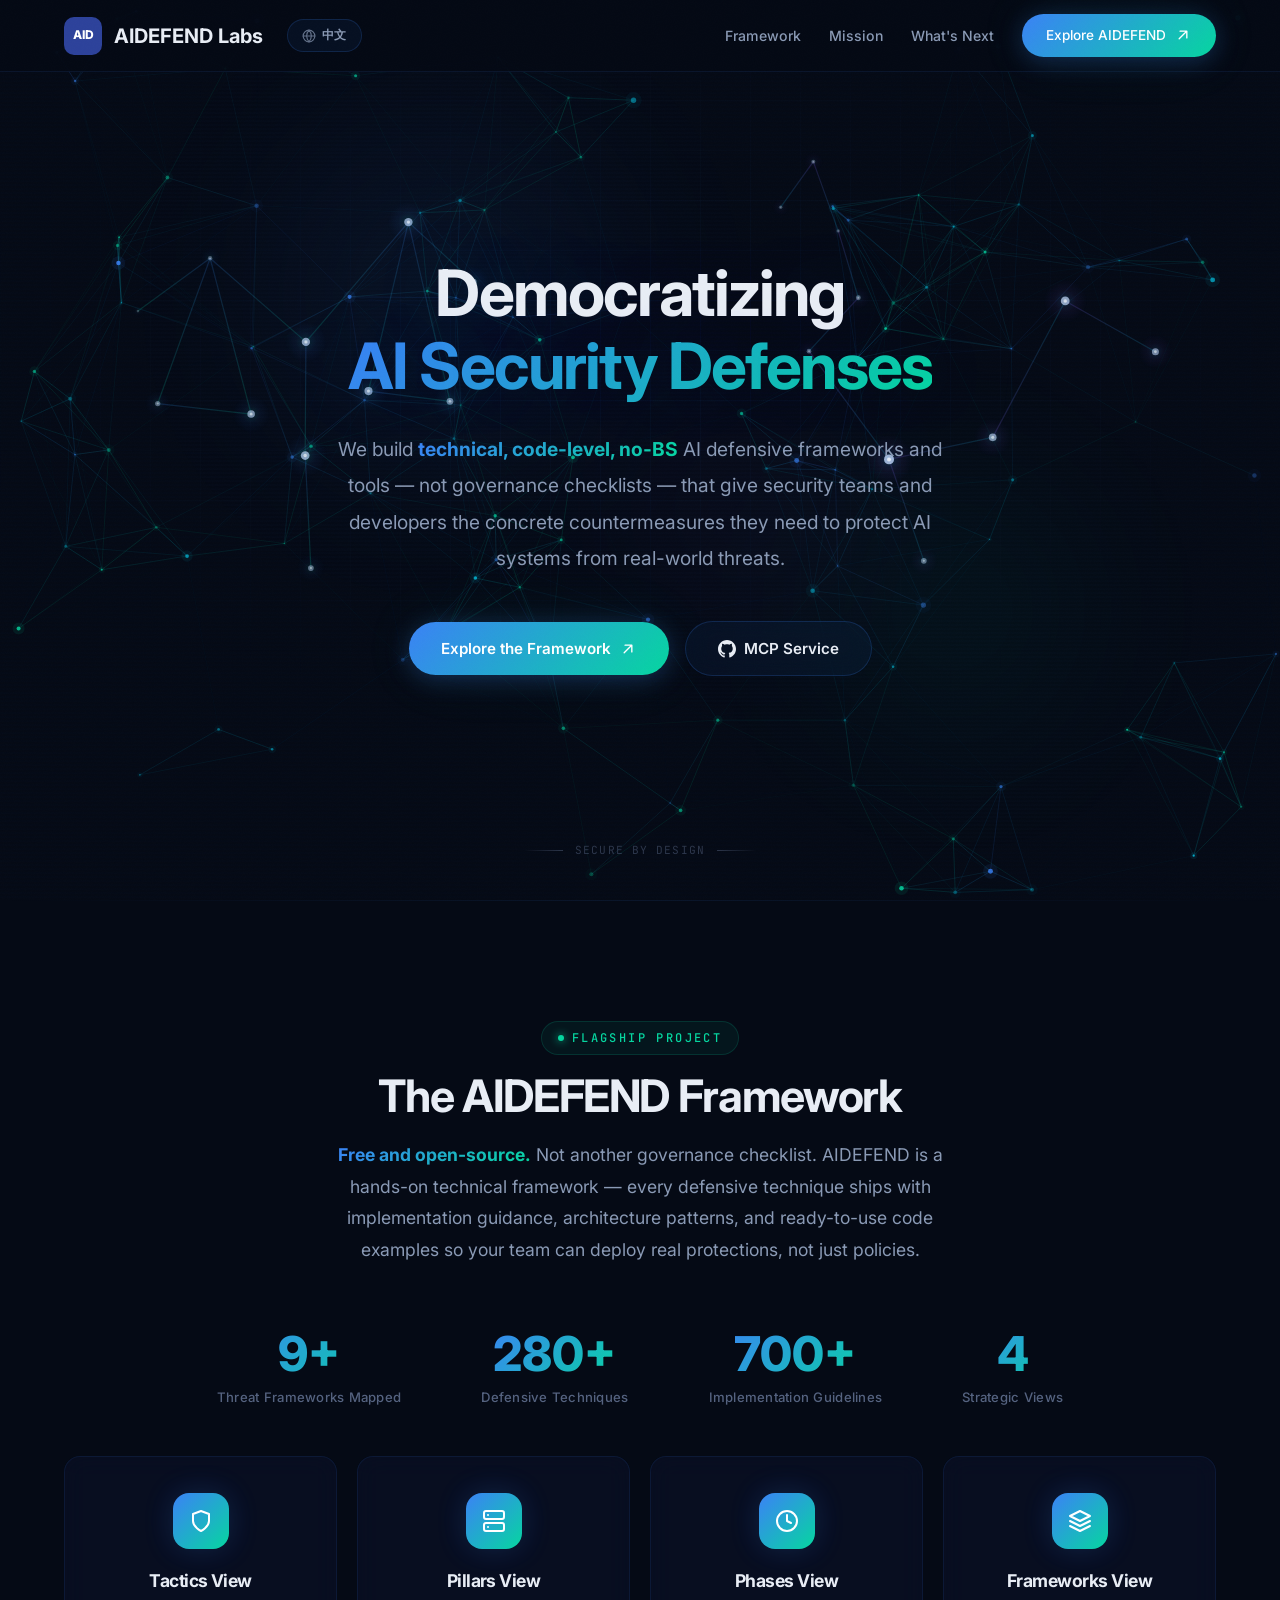
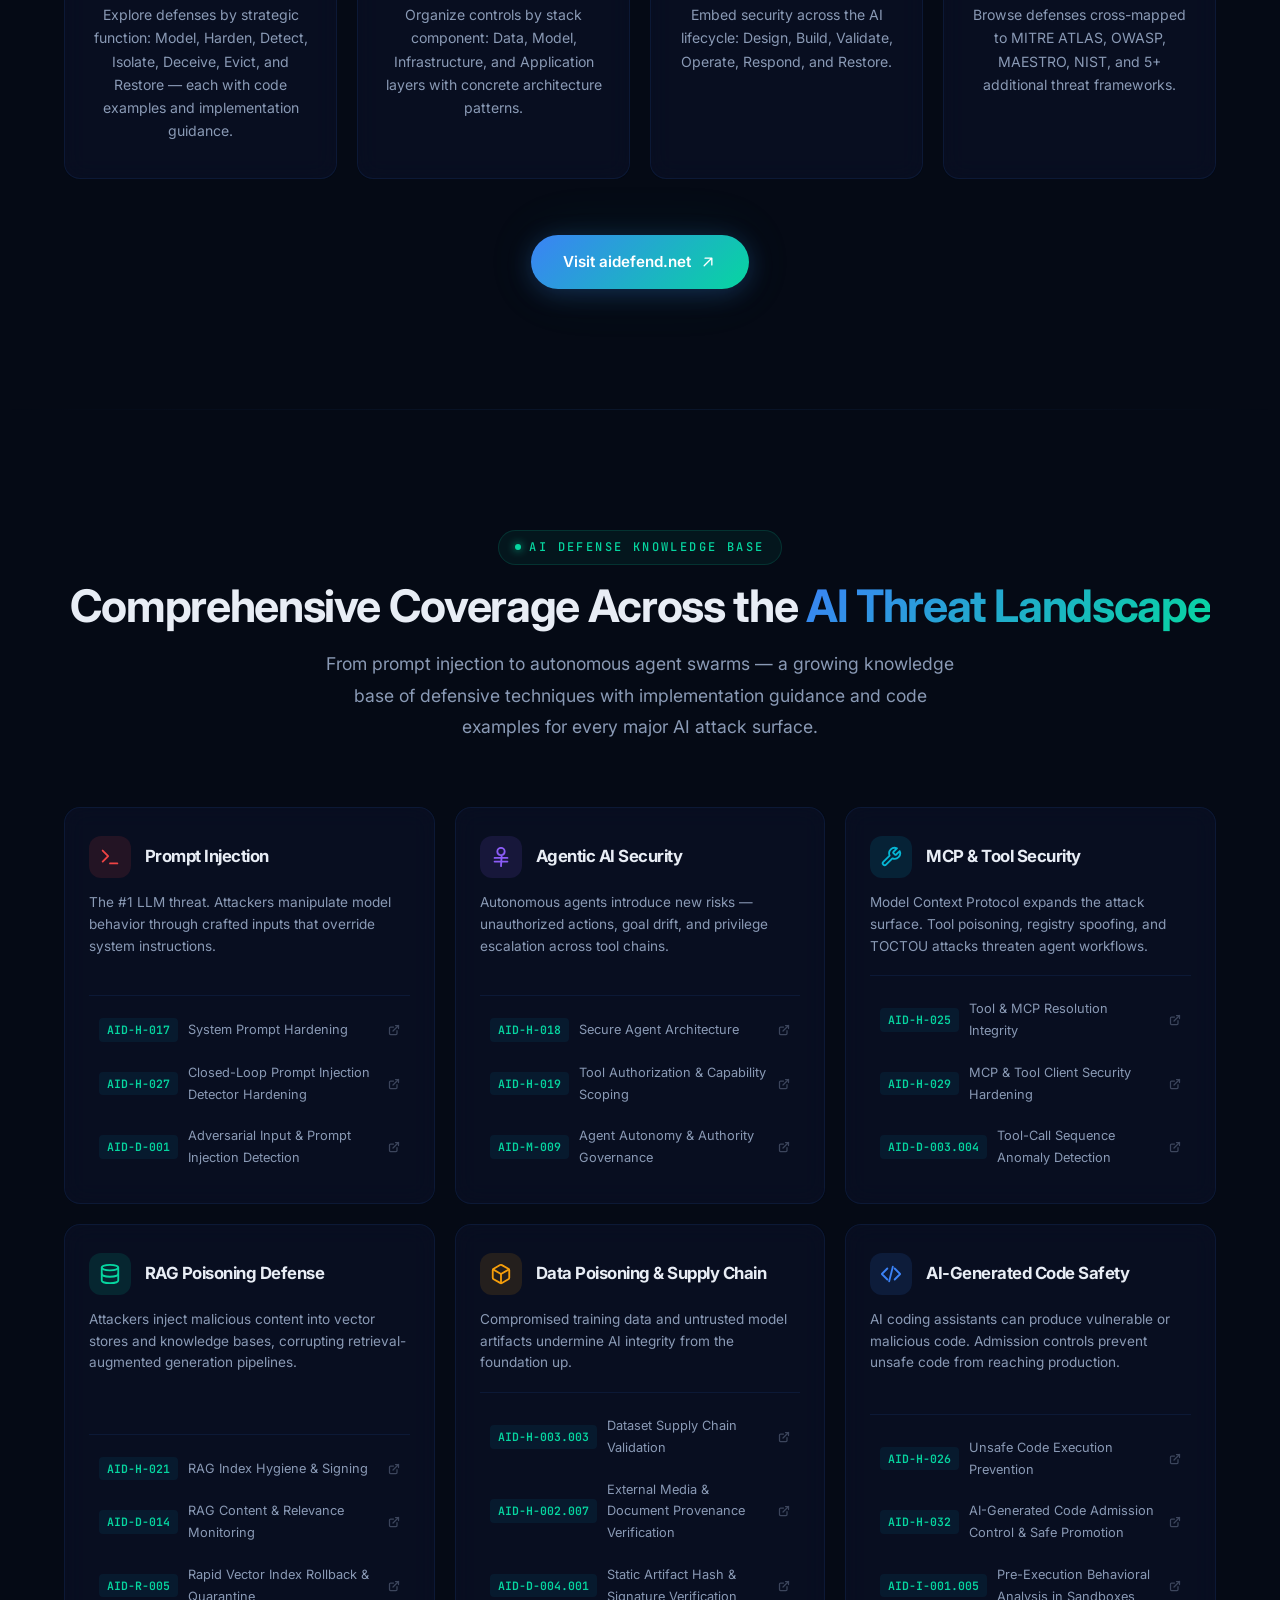
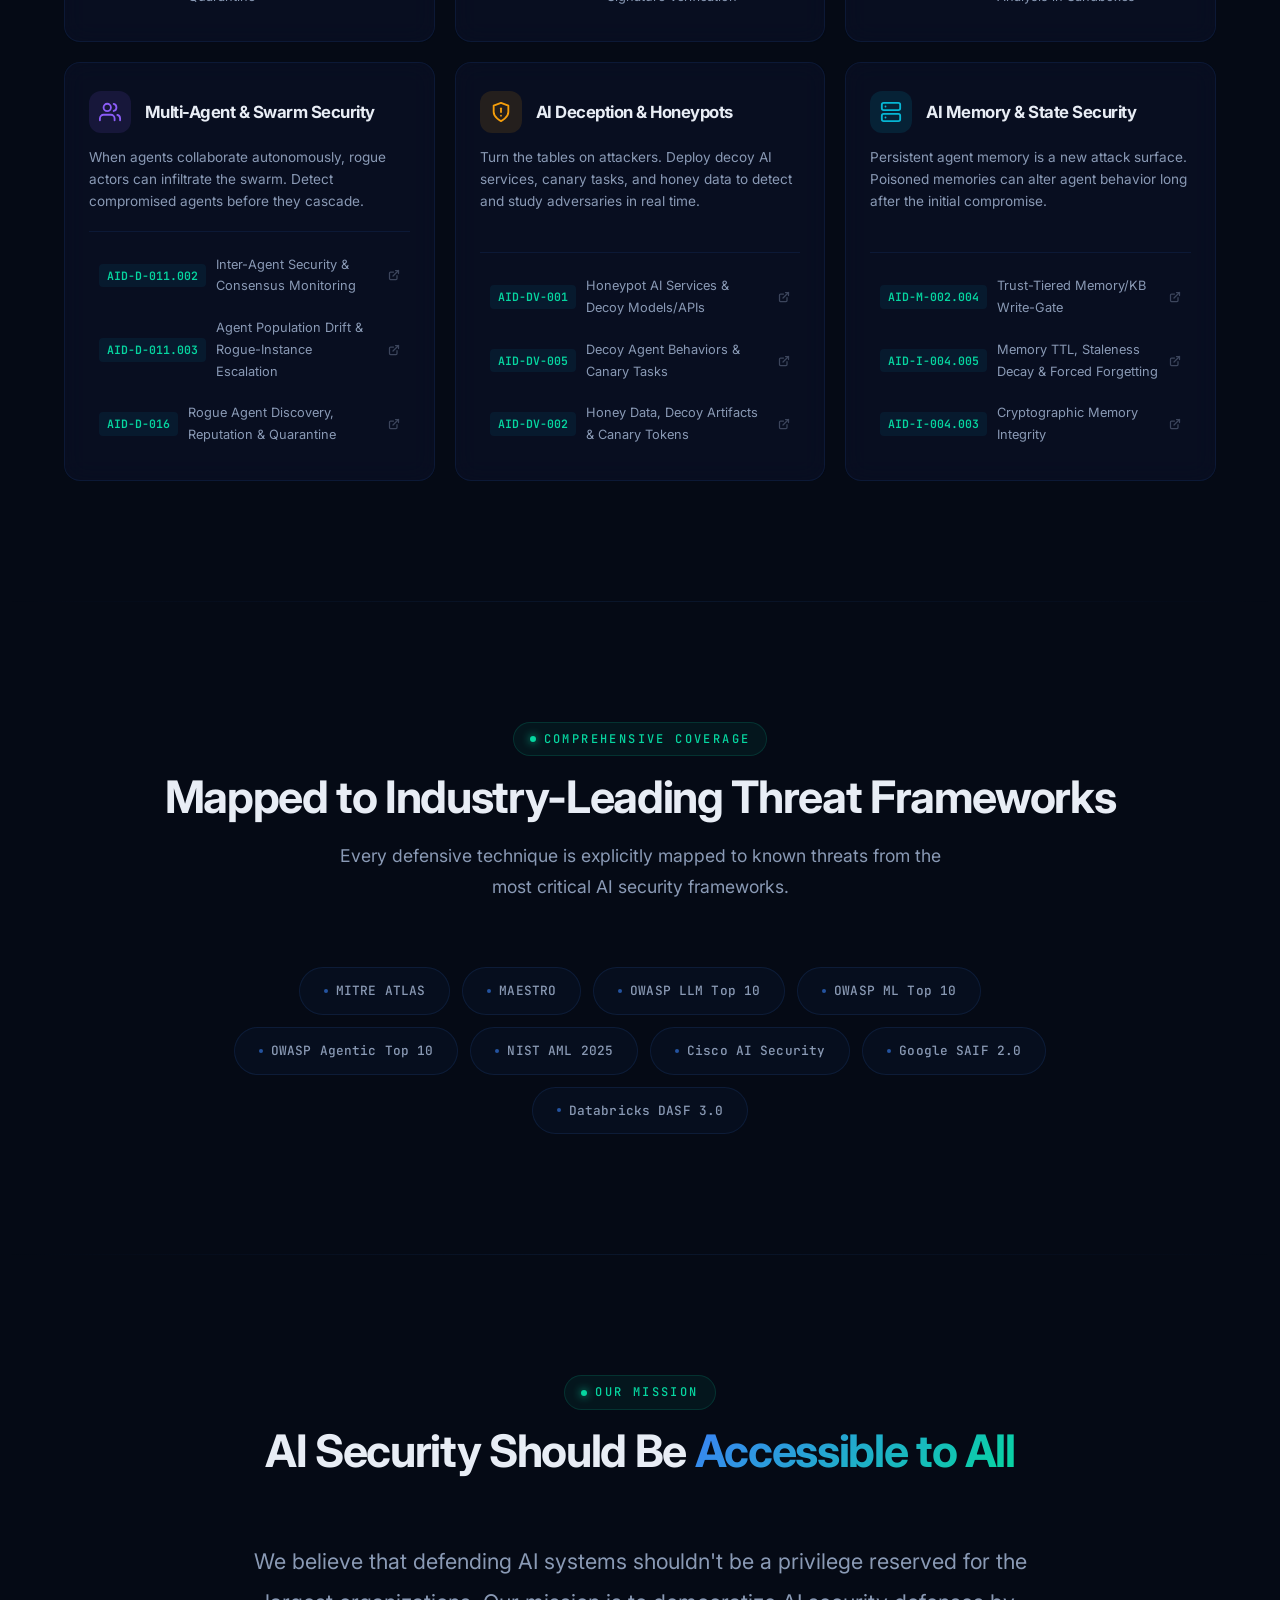
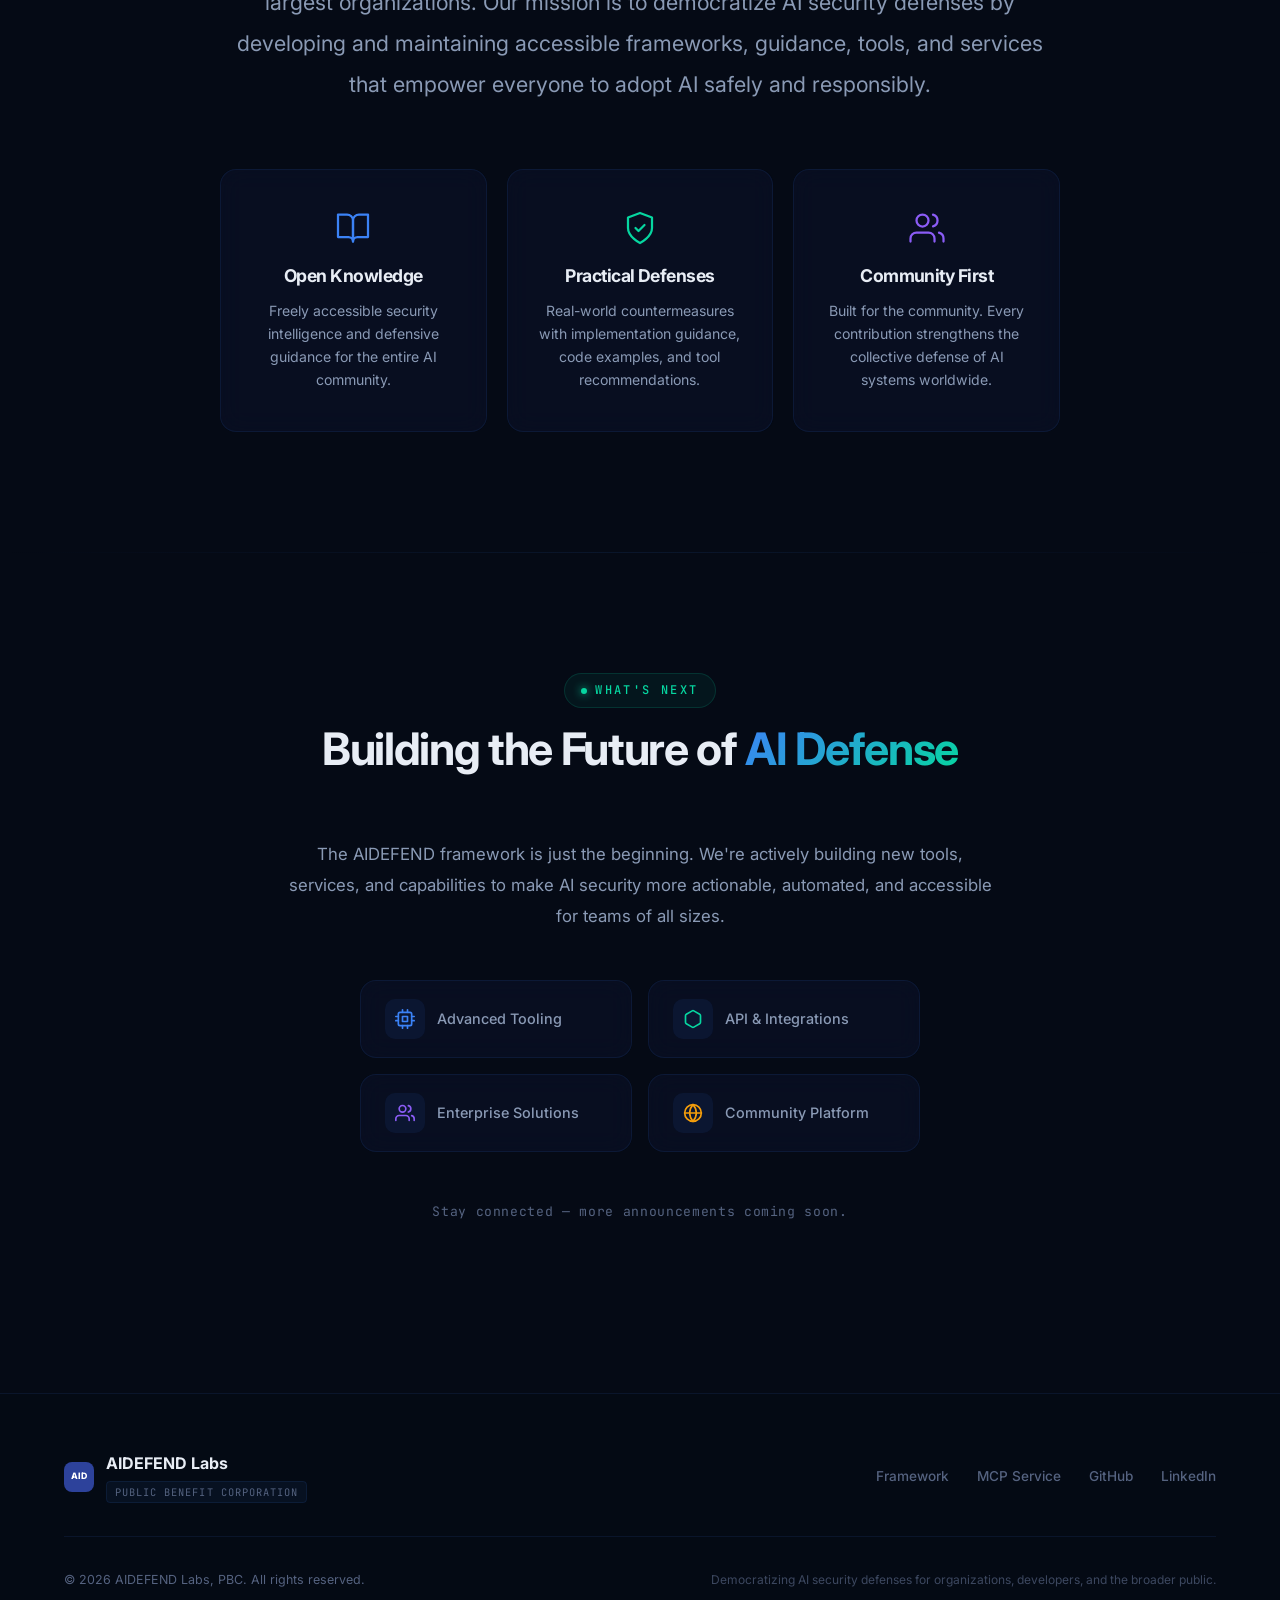
==== commit 79e8dbaf: "Update SEO metadata and add manifest.json for PWA support" ====
--- a/index.html
+++ b/index.html
@@ -6,7 +6,7 @@
 
   <!-- Primary SEO -->
   <title>AIDEFEND Labs | Democratizing AI Security Defenses</title>
-  <meta name="description" content="AIDEFEND Labs 提供開源 AI 安全防禦框架，涵蓋 280+ 防禦技術、9+ 威脅框架、700+ 實作指引。包含 Prompt Injection 防禦、RAG 安全、Agentic AI 安全等技術解決方案。">
+  <meta name="description" content="AIDEFEND Labs builds open-source AI security frameworks with 280+ defensive techniques, 9+ threat frameworks mapped, and 700+ implementation guidelines. Technical, code-level defenses — not governance checklists.">
   <meta name="keywords" content="AI security, AI 安全, AI 防禦, prompt injection defense, LLM security, AI security framework, AIDEFEND, agentic AI security, RAG poisoning defense, MCP security, AI red team, OWASP LLM Top 10, MITRE ATLAS, AI threat modeling">
   <meta name="author" content="AIDEFEND Labs, PBC">
   <meta name="robots" content="index, follow, max-snippet:-1, max-image-preview:large, max-video-preview:-1">
@@ -15,16 +15,25 @@
   <!-- Open Graph / Facebook -->
   <meta property="og:site_name" content="AIDEFEND Labs">
   <meta property="og:title" content="AIDEFEND Labs | Democratizing AI Security Defenses">
-  <meta property="og:description" content="開源 AI 安全框架：280+ 防禦技術、9+ 威脅框架、700+ 實作指引。技術層級的 AI 防禦解決方案，不只是治理清單。">
+  <meta property="og:description" content="Open-source AI security framework: 280+ defensive techniques, 9+ threat frameworks mapped, 700+ implementation guidelines. Technical, code-level AI defenses — not governance checklists.">
   <meta property="og:type" content="website">
   <meta property="og:url" content="https://aidefendlabs.com/">
-  <meta property="og:locale" content="zh_TW">
-  <meta property="og:locale:alternate" content="en_US">
+  <meta property="og:locale" content="en_US">
+  <meta property="og:locale:alternate" content="zh_TW">
 
   <!-- Twitter Card -->
   <meta name="twitter:card" content="summary_large_image">
   <meta name="twitter:title" content="AIDEFEND Labs | Democratizing AI Security Defenses">
-  <meta name="twitter:description" content="開源 AI 安全框架：280+ 防禦技術、9+ 威脅框架、700+ 實作指引。技術層級的 AI 防禦，不只是治理清單。">
+  <meta name="twitter:description" content="Open-source AI security framework: 280+ defensive techniques, 9+ threat frameworks mapped, 700+ implementation guidelines. Technical, code-level AI defenses.">
+
+  <!-- Hreflang — bilingual signal for search engines -->
+  <link rel="alternate" hreflang="en" href="https://aidefendlabs.com/">
+  <link rel="alternate" hreflang="zh-Hant-TW" href="https://aidefendlabs.com/">
+  <link rel="alternate" hreflang="x-default" href="https://aidefendlabs.com/">
+
+  <!-- Theme Color -->
+  <meta name="theme-color" content="#050a15">
+  <meta name="msapplication-TileColor" content="#050a15">
 
   <!-- Structured Data - Organization -->
   <script type="application/ld+json">
@@ -51,14 +60,97 @@
   }
   </script>
 
-  <!-- Structured Data - WebSite (for search box) -->
+  <!-- Structured Data - WebSite -->
   <script type="application/ld+json">
   {
     "@context": "https://schema.org",
     "@type": "WebSite",
     "name": "AIDEFEND Labs",
     "url": "https://aidefendlabs.com",
-    "description": "Technical AI security frameworks with 280+ defensive techniques, 9+ threat frameworks, and 700+ implementation guidelines."
+    "description": "Technical AI security frameworks with 280+ defensive techniques, 9+ threat frameworks, and 700+ implementation guidelines.",
+    "inLanguage": ["en", "zh-Hant-TW"]
+  }
+  </script>
+
+  <!-- Structured Data - FAQ (Hot Topics as rich results) -->
+  <script type="application/ld+json">
+  {
+    "@context": "https://schema.org",
+    "@type": "FAQPage",
+    "mainEntity": [
+      {
+        "@type": "Question",
+        "name": "How does AIDEFEND defend against Prompt Injection?",
+        "acceptedAnswer": {
+          "@type": "Answer",
+          "text": "AIDEFEND provides techniques including System Prompt Hardening (AID-H-017), Closed-Loop Prompt Injection Detector Hardening (AID-H-027), and Adversarial Input & Prompt Injection Detection (AID-D-001) with implementation guidance and code examples."
+        }
+      },
+      {
+        "@type": "Question",
+        "name": "What is Agentic AI Security and how does AIDEFEND address it?",
+        "acceptedAnswer": {
+          "@type": "Answer",
+          "text": "Autonomous AI agents introduce risks like unauthorized actions, goal drift, and privilege escalation. AIDEFEND covers Secure Agent Architecture (AID-H-018), Tool Authorization & Capability Scoping (AID-H-019), and Agent Autonomy & Authority Governance (AID-M-009)."
+        }
+      },
+      {
+        "@type": "Question",
+        "name": "How does AIDEFEND protect against MCP and Tool Security threats?",
+        "acceptedAnswer": {
+          "@type": "Answer",
+          "text": "Model Context Protocol expands the attack surface through tool poisoning, registry spoofing, and TOCTOU attacks. AIDEFEND provides Tool & MCP Resolution Integrity (AID-H-025), MCP & Tool Client Security Hardening (AID-H-029), and Tool-Call Sequence Anomaly Detection (AID-D-003.004)."
+        }
+      },
+      {
+        "@type": "Question",
+        "name": "What defenses does AIDEFEND offer against RAG Poisoning?",
+        "acceptedAnswer": {
+          "@type": "Answer",
+          "text": "AIDEFEND addresses RAG pipeline attacks with RAG Index Hygiene & Signing (AID-H-021), RAG Content & Relevance Monitoring (AID-D-014), and Rapid Vector Index Rollback & Quarantine (AID-R-005) to protect retrieval-augmented generation systems."
+        }
+      },
+      {
+        "@type": "Question",
+        "name": "How does AIDEFEND handle Data Poisoning and AI Supply Chain threats?",
+        "acceptedAnswer": {
+          "@type": "Answer",
+          "text": "AIDEFEND provides Dataset Supply Chain Validation (AID-H-003.003), External Media & Document Provenance Verification (AID-H-002.007), and Static Artifact Hash & Signature Verification (AID-D-004.001) to ensure training data and model artifact integrity."
+        }
+      },
+      {
+        "@type": "Question",
+        "name": "What is the AIDEFEND Framework?",
+        "acceptedAnswer": {
+          "@type": "Answer",
+          "text": "AIDEFEND is a free, open-source AI security framework with 280+ defensive techniques, 9+ threat frameworks mapped (MITRE ATLAS, OWASP, MAESTRO, NIST, and more), 700+ implementation guidelines, and 4 strategic views (Tactics, Pillars, Phases, Frameworks). Every technique includes code examples and architecture patterns."
+        }
+      },
+      {
+        "@type": "Question",
+        "name": "How does AIDEFEND address AI-Generated Code Safety?",
+        "acceptedAnswer": {
+          "@type": "Answer",
+          "text": "AIDEFEND provides Unsafe Code Execution Prevention (AID-H-026), AI-Generated Code Admission Control & Safe Promotion (AID-H-032), and Pre-Execution Behavioral Analysis in Sandboxes (AID-I-001.005) to prevent vulnerable or malicious AI-generated code from reaching production."
+        }
+      },
+      {
+        "@type": "Question",
+        "name": "What Multi-Agent and Swarm Security defenses does AIDEFEND provide?",
+        "acceptedAnswer": {
+          "@type": "Answer",
+          "text": "AIDEFEND covers Inter-Agent Security & Consensus Monitoring (AID-D-011.002), Agent Population Drift & Rogue-Instance Escalation (AID-D-011.003), and Rogue Agent Discovery, Reputation & Quarantine (AID-D-016) to detect compromised agents before they cascade."
+        }
+      },
+      {
+        "@type": "Question",
+        "name": "How does AIDEFEND use AI Deception and Honeypots for defense?",
+        "acceptedAnswer": {
+          "@type": "Answer",
+          "text": "AIDEFEND includes Honeypot AI Services & Decoy Models/APIs (AID-DV-001), Decoy Agent Behaviors & Canary Tasks (AID-DV-005), and Honey Data, Decoy Artifacts & Canary Tokens (AID-DV-002) to detect and study adversaries in real time."
+        }
+      }
+    ]
   }
   </script>
 
@@ -66,13 +158,23 @@
   <link rel="icon" type="image/png" href="assets/favicon.png">
   <link rel="apple-touch-icon" href="assets/favicon.png">
 
-  <!-- Fonts -->
+  <!-- Performance: DNS prefetch & preconnect -->
+  <link rel="dns-prefetch" href="https://fonts.googleapis.com">
+  <link rel="dns-prefetch" href="https://fonts.gstatic.com">
+  <link rel="dns-prefetch" href="https://aidefend.net">
   <link rel="preconnect" href="https://fonts.googleapis.com">
   <link rel="preconnect" href="https://fonts.gstatic.com" crossorigin>
+
+  <!-- Fonts (preload critical weight for faster LCP) -->
+  <link rel="preload" href="https://fonts.googleapis.com/css2?family=Inter:wght@400;500;600;700;800&family=JetBrains+Mono:wght@400;500&display=swap" as="style">
   <link href="https://fonts.googleapis.com/css2?family=Inter:wght@400;500;600;700;800&family=JetBrains+Mono:wght@400;500&display=swap" rel="stylesheet">
 
-  <!-- Styles -->
+  <!-- Styles (preload for faster render) -->
+  <link rel="preload" href="css/style.css" as="style">
   <link rel="stylesheet" href="css/style.css">
+
+  <!-- Web App Manifest -->
+  <link rel="manifest" href="manifest.json">
 </head>
 <body>
 
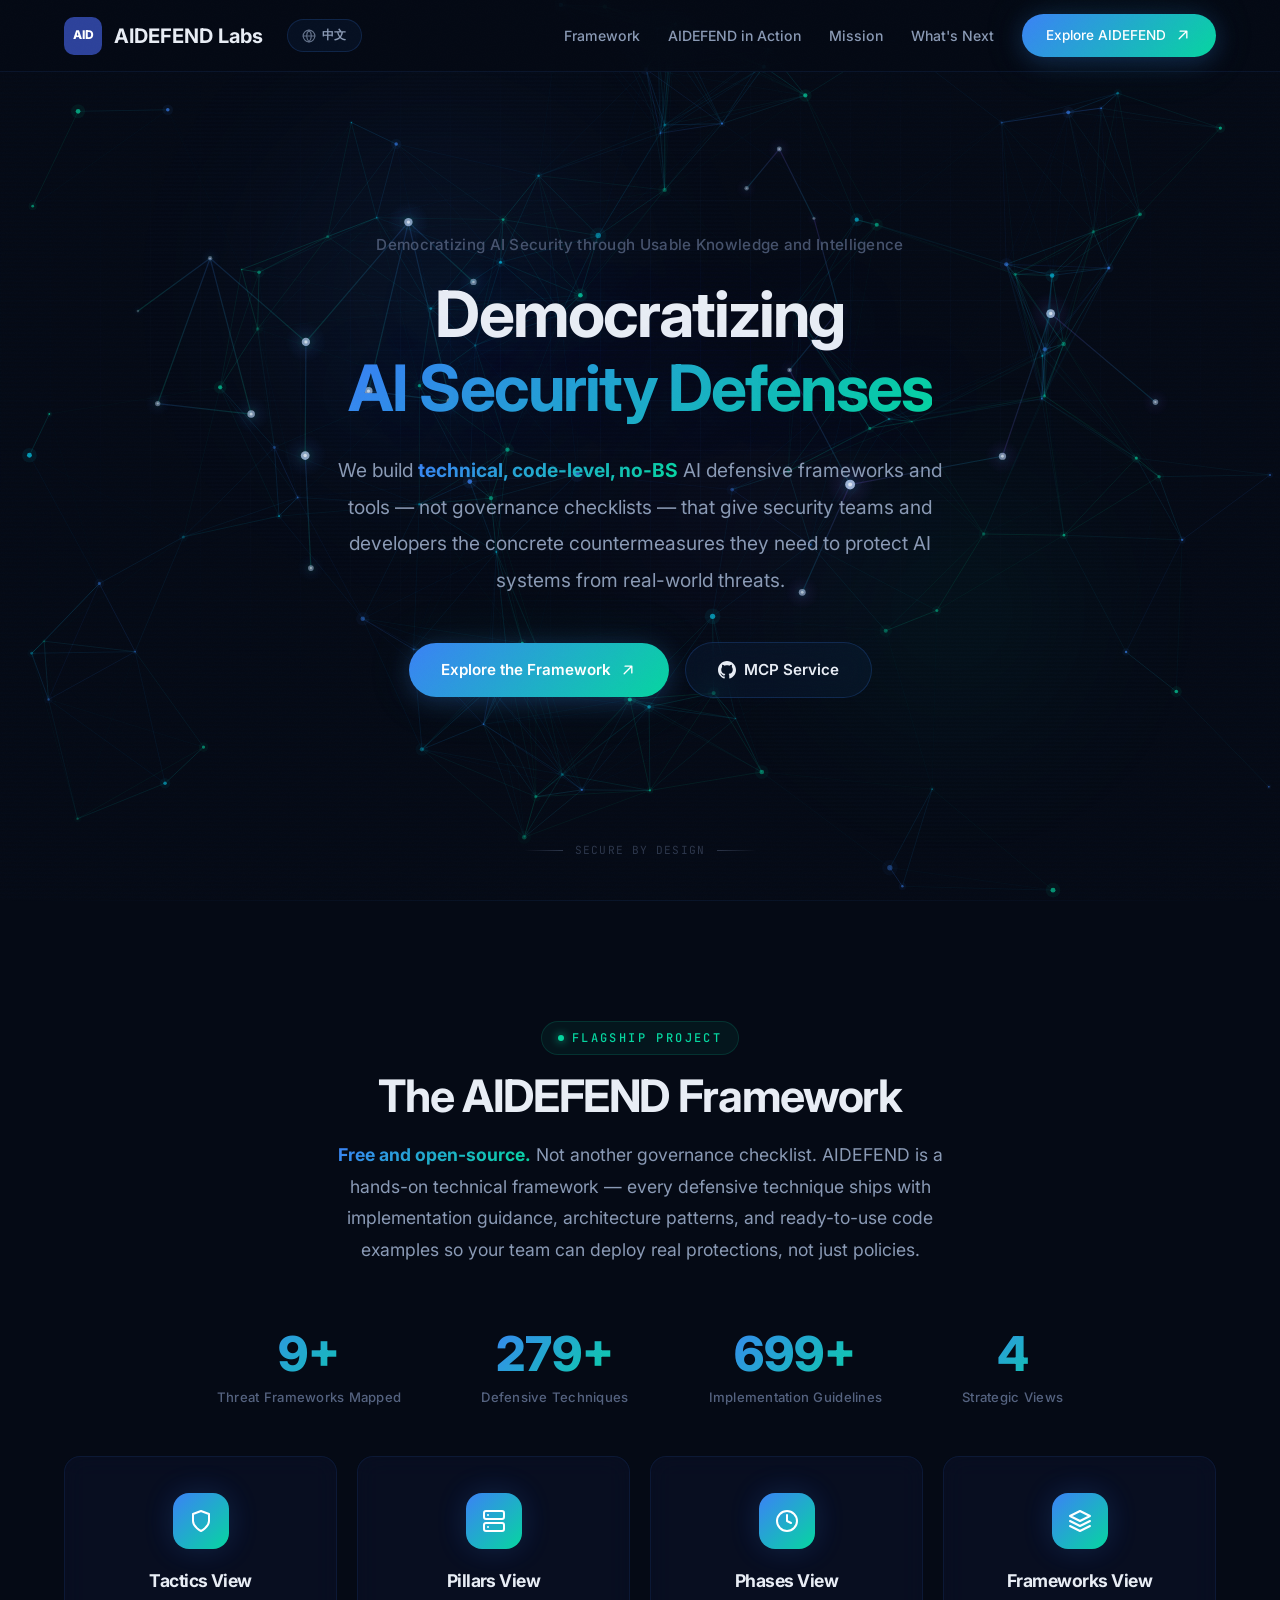
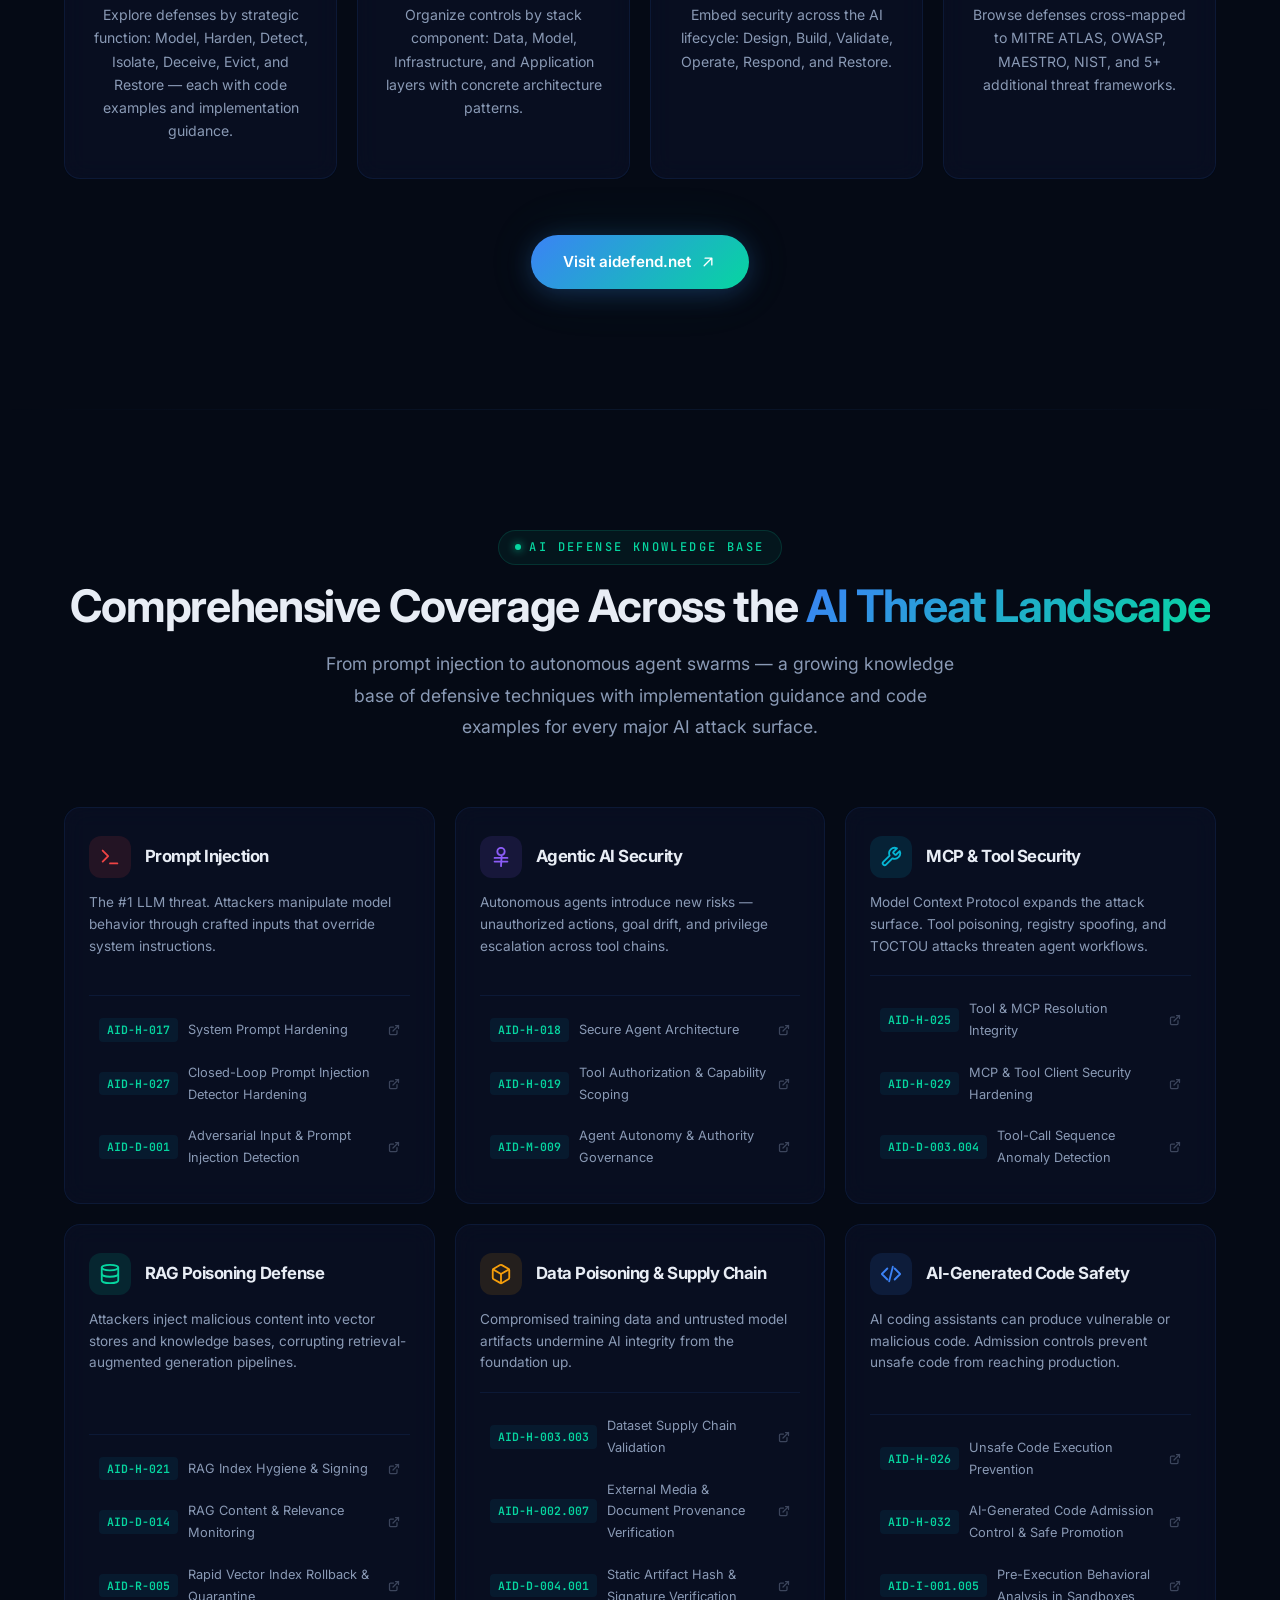
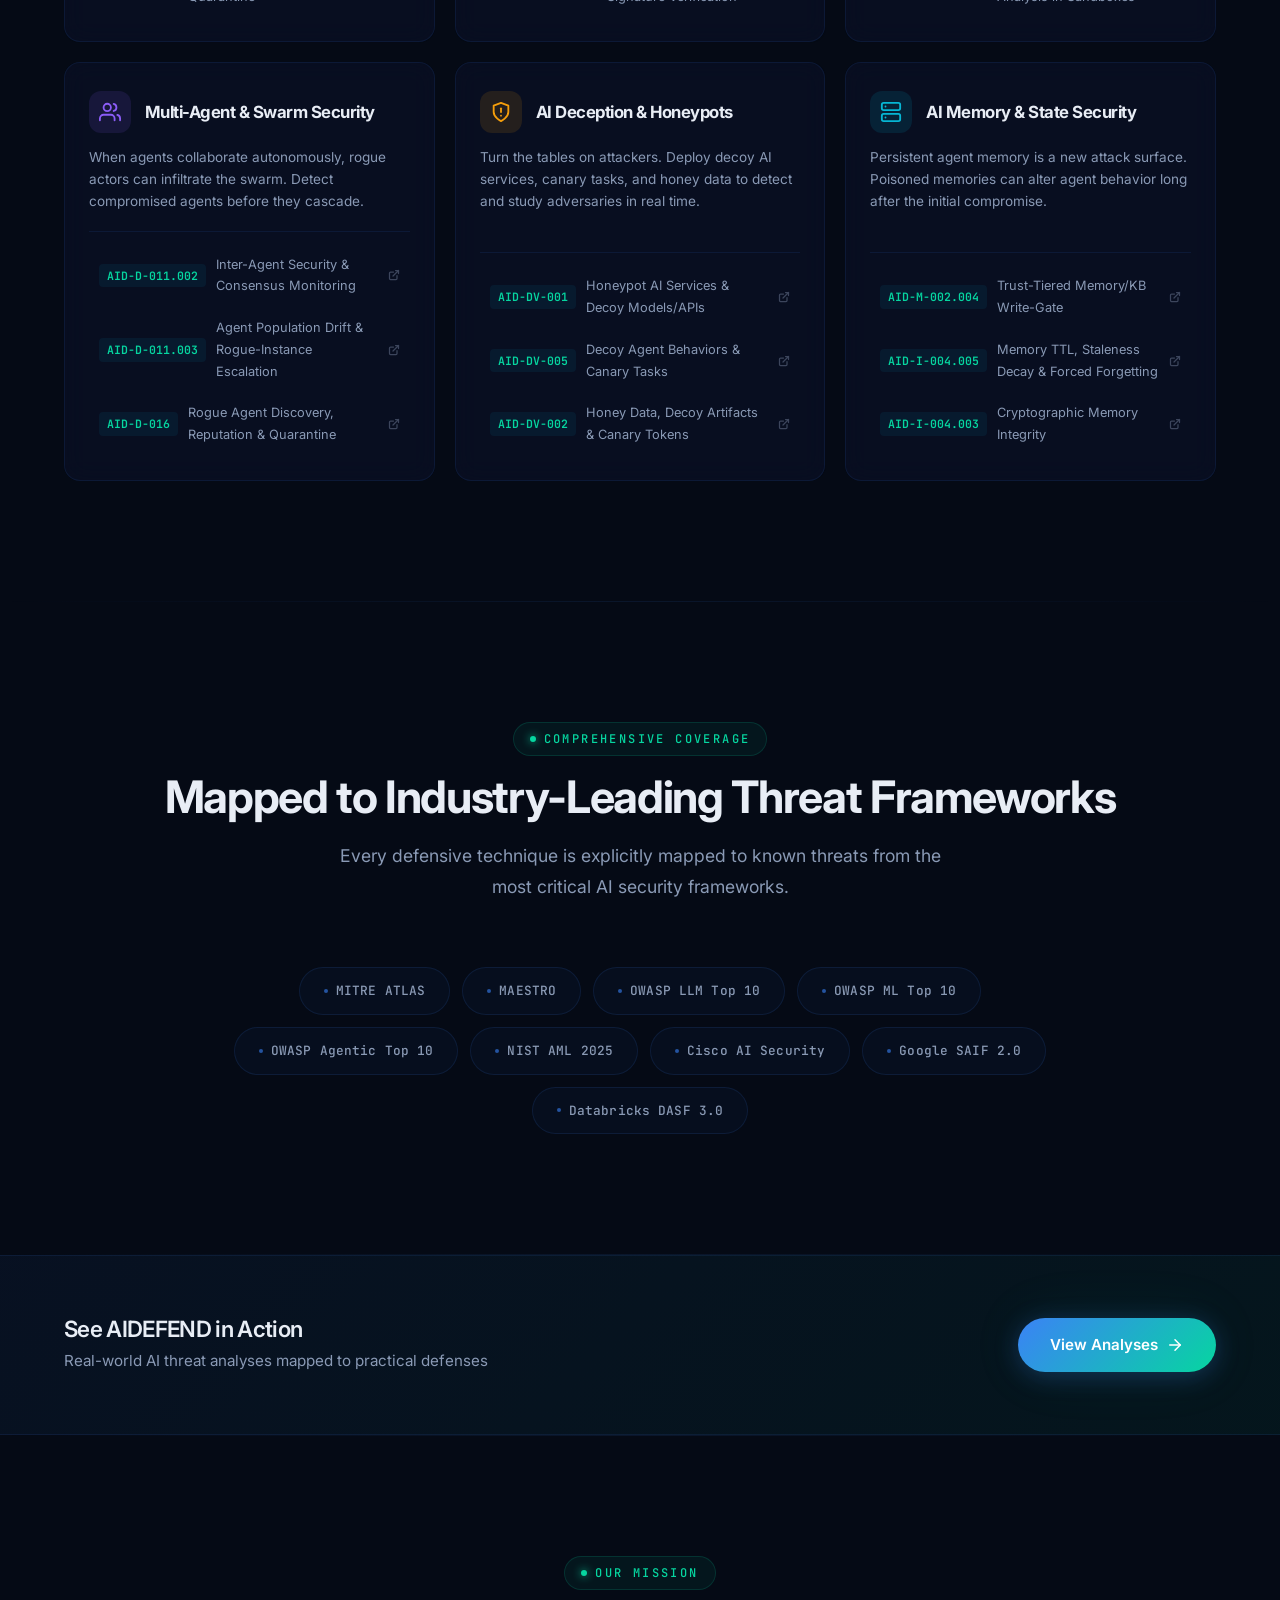
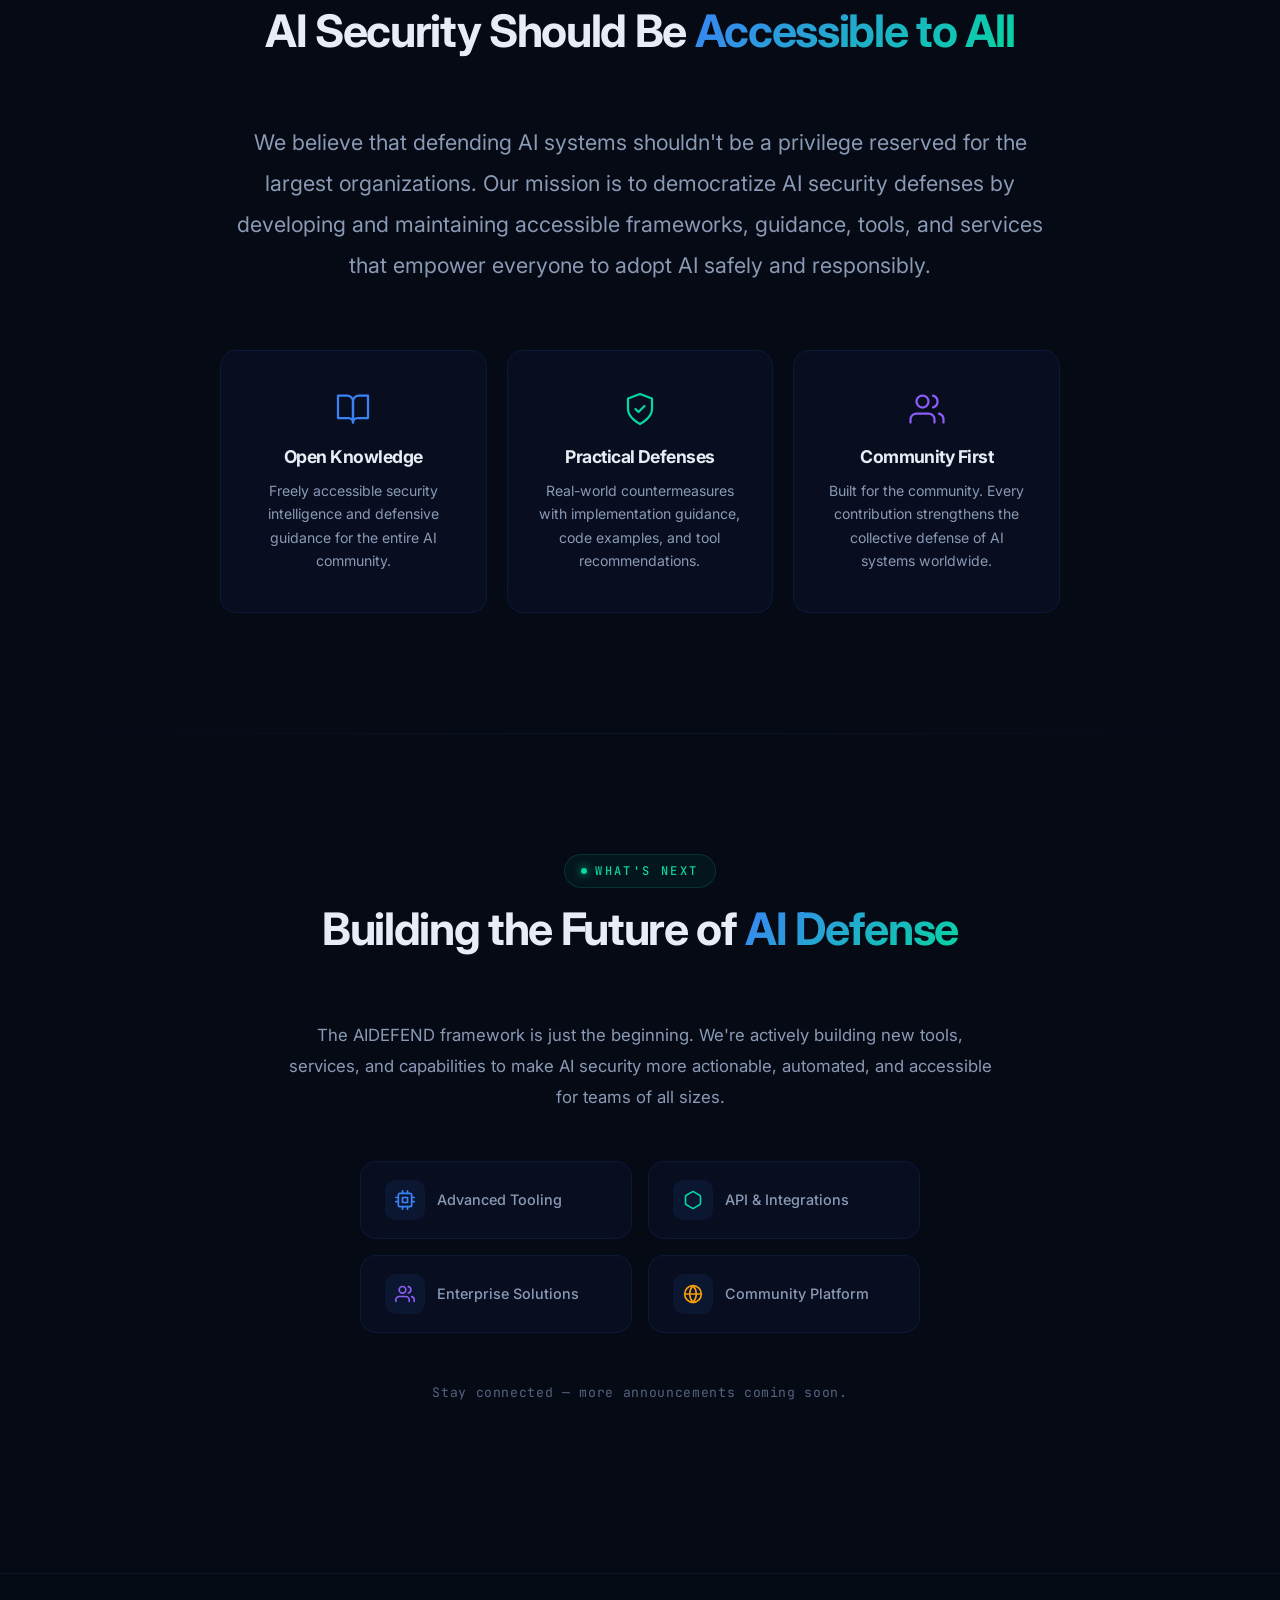
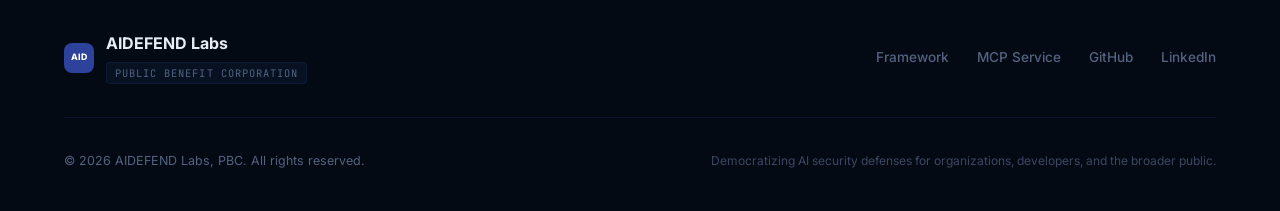
==== commit 5c2a38b2: "Update star pattern coordinates, add DOMPurify library, and modify sitemap.xml - Adjusted coordinate" ====
--- a/index.html
+++ b/index.html
@@ -192,6 +192,7 @@
 
       <ul class="nav-links">
         <li><a href="#framework" data-i18n="nav.framework">Framework</a></li>
+        <li><a href="aia/" data-i18n="nav.aia">AIDEFEND in Action</a></li>
         <li><a href="#mission" data-i18n="nav.mission">Mission</a></li>
         <li><a href="#roadmap" data-i18n="nav.whats-next">What's Next</a></li>
         <li>
@@ -217,6 +218,7 @@
       <div class="hero-scanline"></div>
     </div>
     <div class="hero-content">
+      <p class="hero-tagline" data-i18n="hero.tagline">Democratizing AI Security through Usable Knowledge and Intelligence</p>
       <h1><span data-i18n="hero.title.line1">Democratizing</span><br><span class="text-gradient" data-i18n="hero.title.line2">AI Security Defenses</span></h1>
       <p class="hero-subtitle" data-i18n="hero.subtitle">
         We build <strong class="text-gradient">technical, code-level, no-BS</strong> AI defensive frameworks and tools &mdash; not governance checklists &mdash; that give security teams and developers the concrete countermeasures they need to protect AI systems from real-world threats.
@@ -503,6 +505,23 @@
 
   <hr class="section-divider">
 
+  <section class="cta-banner reveal">
+    <div class="container">
+      <div class="cta-banner-inner">
+        <div class="cta-banner-text">
+          <h3 data-i18n="cta.aia.title">See AIDEFEND in Action</h3>
+          <p data-i18n="cta.aia.desc">Real-world AI threat analyses mapped to practical defenses</p>
+        </div>
+        <a href="aia/" class="btn btn-primary">
+          <span data-i18n="cta.aia.btn">View Analyses</span>
+          <svg class="btn-icon" width="18" height="18" viewBox="0 0 24 24" fill="none" stroke="currentColor" stroke-width="2" stroke-linecap="round" stroke-linejoin="round"><line x1="5" y1="12" x2="19" y2="12"/><polyline points="12 5 19 12 12 19"/></svg>
+        </a>
+      </div>
+    </div>
+  </section>
+
+  <hr class="section-divider">
+
   <!-- ===================== MISSION ===================== -->
   <section class="section" id="mission">
     <div class="container">
--- a/css/style.css
+++ b/css/style.css
@@ -54,7 +54,7 @@
   scroll-behavior: smooth;
   scroll-padding-top: var(--nav-height);
   background-color: var(--bg-primary);
-  overflow-x: hidden;
+  overflow-x: clip;
 }
 
 body {
@@ -62,7 +62,7 @@
   background: transparent;
   color: var(--text-primary);
   line-height: 1.7;
-  overflow-x: hidden;
+  overflow-x: clip;
   -webkit-font-smoothing: antialiased;
   -moz-osx-font-smoothing: grayscale;
 }
@@ -555,6 +555,17 @@
   50% { opacity: 0.5; box-shadow: 0 0 4px var(--accent-cyan); }
 }
 
+.hero-tagline {
+  color: var(--text-muted);
+  font-size: clamp(0.85rem, 1.3vw, 0.95rem);
+  font-weight: 500;
+  letter-spacing: 0.02em;
+  line-height: 1.5;
+  margin: 0 auto 20px;
+  max-width: 680px;
+  opacity: 0.82;
+}
+
 .hero h1 {
   margin-bottom: 28px;
   text-shadow: 0 0 80px rgba(59, 130, 246, 0.15);
@@ -1053,6 +1064,13 @@
 .reveal-delay-3 { transition-delay: 0.3s; }
 .reveal-delay-4 { transition-delay: 0.4s; }
 
+@media print {
+  .reveal {
+    opacity: 1 !important;
+    transform: none !important;
+  }
+}
+
 /* --- Noise texture overlay --- */
 body::after {
   content: '';
@@ -1208,3 +1226,40 @@
     gap: 28px;
   }
 }
+
+/* ── CTA Banner (index.html) ─────────────────────────── */
+.cta-banner {
+  padding: 60px 0;
+  background: linear-gradient(135deg, rgba(59, 130, 246, 0.06) 0%, rgba(6, 214, 160, 0.06) 100%);
+  border-top: 1px solid var(--border-color);
+  border-bottom: 1px solid var(--border-color);
+  position: relative;
+  z-index: 1;
+}
+
+.cta-banner-inner {
+  display: flex;
+  align-items: center;
+  justify-content: space-between;
+  gap: 32px;
+}
+
+.cta-banner-inner h3 {
+  font-size: 1.4rem;
+  font-weight: 600;
+  color: var(--text-primary);
+  margin: 0 0 6px;
+}
+
+.cta-banner-inner p {
+  color: var(--text-secondary);
+  margin: 0;
+  font-size: 0.95rem;
+}
+
+@media (max-width: 768px) {
+  .cta-banner-inner {
+    flex-direction: column;
+    text-align: center;
+  }
+}
--- a/css/style.css
+++ b/css/style.css
@@ -54,7 +54,7 @@
   scroll-behavior: smooth;
   scroll-padding-top: var(--nav-height);
   background-color: var(--bg-primary);
-  overflow-x: hidden;
+  overflow-x: clip;
 }
 
 body {
@@ -62,7 +62,7 @@
   background: transparent;
   color: var(--text-primary);
   line-height: 1.7;
-  overflow-x: hidden;
+  overflow-x: clip;
   -webkit-font-smoothing: antialiased;
   -moz-osx-font-smoothing: grayscale;
 }
@@ -555,6 +555,17 @@
   50% { opacity: 0.5; box-shadow: 0 0 4px var(--accent-cyan); }
 }
 
+.hero-tagline {
+  color: var(--text-muted);
+  font-size: clamp(0.85rem, 1.3vw, 0.95rem);
+  font-weight: 500;
+  letter-spacing: 0.02em;
+  line-height: 1.5;
+  margin: 0 auto 20px;
+  max-width: 680px;
+  opacity: 0.82;
+}
+
 .hero h1 {
   margin-bottom: 28px;
   text-shadow: 0 0 80px rgba(59, 130, 246, 0.15);
@@ -1053,6 +1064,13 @@
 .reveal-delay-3 { transition-delay: 0.3s; }
 .reveal-delay-4 { transition-delay: 0.4s; }
 
+@media print {
+  .reveal {
+    opacity: 1 !important;
+    transform: none !important;
+  }
+}
+
 /* --- Noise texture overlay --- */
 body::after {
   content: '';
@@ -1208,3 +1226,40 @@
     gap: 28px;
   }
 }
+
+/* ── CTA Banner (index.html) ─────────────────────────── */
+.cta-banner {
+  padding: 60px 0;
+  background: linear-gradient(135deg, rgba(59, 130, 246, 0.06) 0%, rgba(6, 214, 160, 0.06) 100%);
+  border-top: 1px solid var(--border-color);
+  border-bottom: 1px solid var(--border-color);
+  position: relative;
+  z-index: 1;
+}
+
+.cta-banner-inner {
+  display: flex;
+  align-items: center;
+  justify-content: space-between;
+  gap: 32px;
+}
+
+.cta-banner-inner h3 {
+  font-size: 1.4rem;
+  font-weight: 600;
+  color: var(--text-primary);
+  margin: 0 0 6px;
+}
+
+.cta-banner-inner p {
+  color: var(--text-secondary);
+  margin: 0;
+  font-size: 0.95rem;
+}
+
+@media (max-width: 768px) {
+  .cta-banner-inner {
+    flex-direction: column;
+    text-align: center;
+  }
+}
